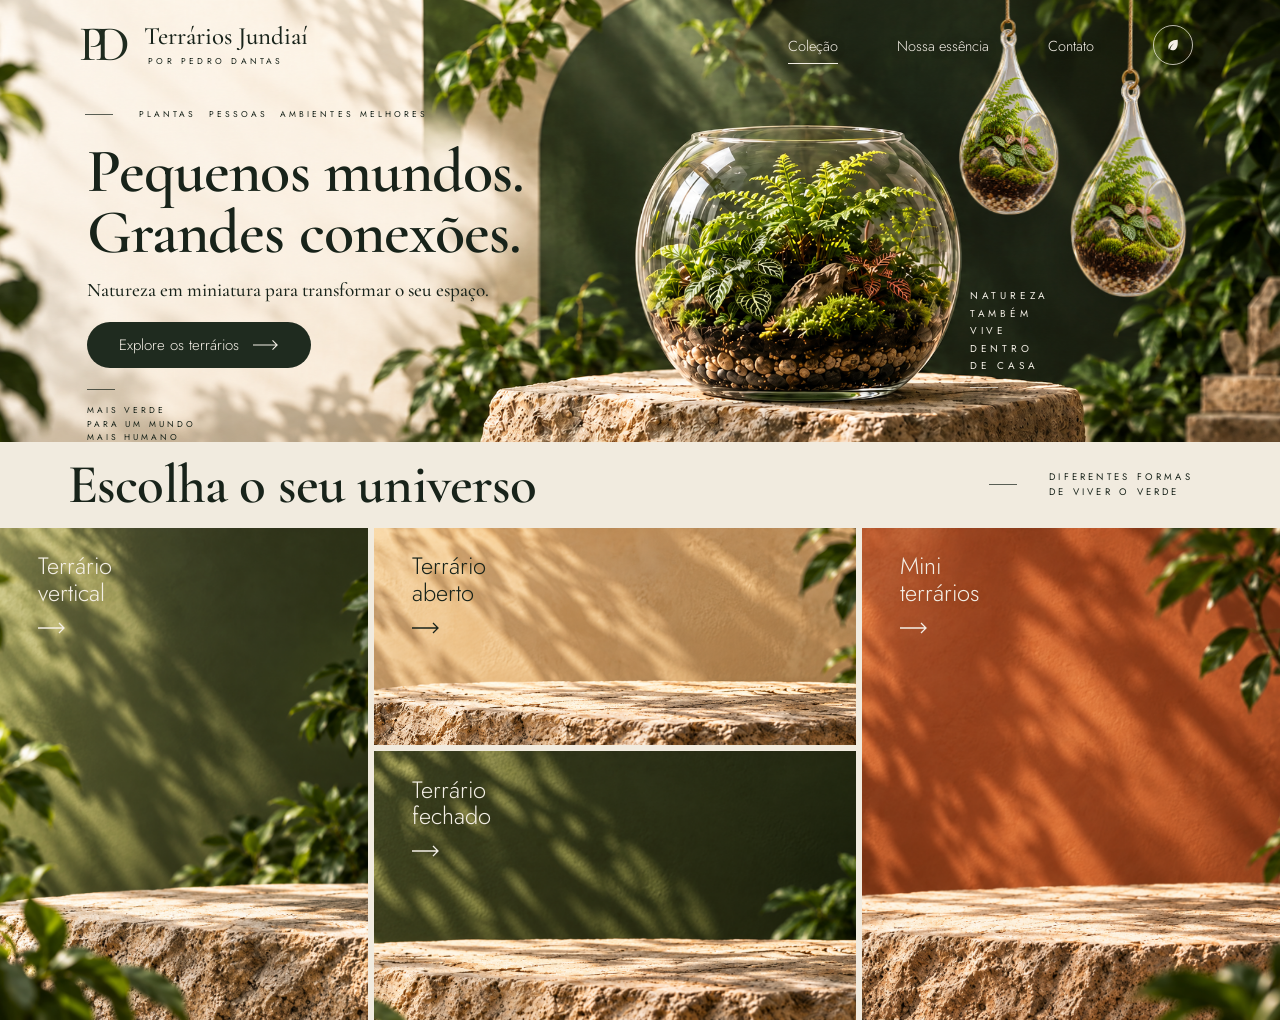
==== index.html @ f520a5cf "Site Terrários Jundiaí: hero e coleção animadas Hero com fundo em camadas, textos entrando pela late" ====
<!doctype html>
<html lang="pt-BR">
<head>
  <meta charset="utf-8">
  <meta name="viewport" content="width=device-width, initial-scale=1">
  <title>Terrários Jundiaí — Pequenos mundos. Grandes conexões.</title>
  <meta name="description" content="Terrários Jundiaí: natureza em miniatura para transformar o seu espaço.">
  <script>document.documentElement.classList.add("js")</script>
  <link rel="preconnect" href="https://fonts.googleapis.com">
  <link rel="preconnect" href="https://fonts.gstatic.com" crossorigin>
  <link href="https://fonts.googleapis.com/css2?family=Cormorant+Garamond:wght@500;600&family=Jost:wght@300;400&display=swap" rel="stylesheet">
  <link rel="preload" as="image" href="assets/fundo - hero.png">
  <link rel="stylesheet" href="css/styles.css">
</head>
<body>

  <!-- ============ HERO ============ -->
  <section class="hero" id="inicio" aria-label="Apresentação">

    <!-- Cenário: fundo + terrários pendurados (a pedra e o terrário principal já estão no fundo) -->
    <div class="hero-scene">
      <div class="hanger hanger--1" aria-hidden="true">
        <div class="hanger-drop">
          <div class="hanger-sway">
            <img src="assets/terrário pendurado - 1.png" alt="" width="1024" height="1536" decoding="async">
          </div>
        </div>
      </div>
      <div class="hanger hanger--2" aria-hidden="true">
        <div class="hanger-drop">
          <div class="hanger-sway">
            <img src="assets/terrário pendurado - 2.png" alt="" width="1024" height="1536" decoding="async">
          </div>
        </div>
      </div>

      <p class="hero-side">Natureza<br>também<br>vive<br>dentro<br>de casa</p>
    </div>

    <header class="site-header">
      <!-- Identificação textual provisória: não há arquivo de logo na pasta assets -->
      <a class="brand" href="#inicio" aria-label="Terrários Jundiaí — início">
        <span class="brand-mark" aria-hidden="true">PD</span>
        <span class="brand-text">
          <span class="brand-name">Terrários Jundiaí</span>
          <span class="brand-sub">por Pedro Dantas</span>
        </span>
      </a>
      <nav class="site-nav" aria-label="Principal">
        <a href="#colecao" class="is-active">Coleção</a>
        <a href="#nossa-essencia">Nossa essência</a>
        <a href="#contato">Contato</a>
        <span class="nav-leaf" aria-hidden="true">
          <svg viewBox="0 0 24 24" width="16" height="16"><path d="M19 4C10 4 5 8.5 5 15c0 1.6.4 3 1 4 1-4 4-7.5 8-9.5-3.2 2.4-5.5 5.6-6.4 9.3C8.6 19.6 9.8 20 11 20c6.5 0 9-6 8-16Z" fill="currentColor"/></svg>
        </span>
      </nav>
    </header>

    <div class="hero-content">
      <p class="eyebrow hero-eyebrow"><span class="rule" aria-hidden="true"></span>Plantas &nbsp;pessoas &nbsp;ambientes melhores</p>
      <h1 class="hero-title slide-in" style="--d: 0">Pequenos mundos.<br>Grandes conexões.</h1>
      <p class="hero-lead slide-in" style="--d: 1">Natureza em miniatura para transformar o seu espaço.</p>
      <a class="btn slide-in" style="--d: 2" href="#colecao">
        Explore os terrários
        <svg class="arrow" viewBox="0 0 28 12" aria-hidden="true"><path d="M0 6h26M21 1l5 5-5 5" fill="none" stroke="currentColor" stroke-width="1.2"/></svg>
      </a>
      <p class="eyebrow hero-foot"><span class="rule" aria-hidden="true"></span>Mais verde<br>para um mundo<br>mais humano</p>
    </div>
  </section>

  <!-- ============ COLEÇÃO ============ -->
  <section class="collection" id="colecao" aria-labelledby="colecao-title">
    <div class="collection-head">
      <h2 class="collection-title" id="colecao-title">Escolha o seu universo</h2>
      <p class="eyebrow collection-note"><span class="rule" aria-hidden="true"></span><span>Diferentes formas<br>de viver o verde</span></p>
    </div>

    <div class="mosaic">
      <!-- Cada card: fundo | produto (posição > entrada > flutuação > giro) | título -->
      <article class="card card--vertical">
        <div class="card-bg"></div>
        <div class="product">
          <div class="product-shadow"></div>
          <div class="product-enter">
            <div class="product-float">
              <div class="product-spin">
                <img src="assets/terrário vertical.png" alt="Terrário vertical em cilindro de vidro com musgos, samambaias e tronco" width="1024" height="1536" decoding="async">
              </div>
            </div>
          </div>
        </div>
        <h3 class="card-title">Terrário<br>vertical <span class="card-arrow" aria-hidden="true"></span></h3>
      </article>

      <article class="card card--aberto">
        <div class="card-bg"></div>
        <div class="product">
          <div class="product-shadow"></div>
          <div class="product-enter">
            <div class="product-float">
              <div class="product-spin">
                <img src="assets/Terrário aberto.png" alt="Terrário aberto em aquário baixo de vidro com suculentas e tronco" width="1536" height="1024" decoding="async">
              </div>
            </div>
          </div>
        </div>
        <h3 class="card-title">Terrário<br>aberto <span class="card-arrow" aria-hidden="true"></span></h3>
      </article>

      <article class="card card--fechado">
        <div class="card-bg"></div>
        <div class="product">
          <div class="product-shadow"></div>
          <div class="product-enter">
            <div class="product-float">
              <div class="product-spin">
                <img src="assets/Terrário fechado.png" alt="Terrário fechado em pote de vidro com tampa de cortiça" width="1145" height="1374" decoding="async">
              </div>
            </div>
          </div>
        </div>
        <h3 class="card-title">Terrário<br>fechado <span class="card-arrow" aria-hidden="true"></span></h3>
      </article>

      <article class="card card--mini">
        <div class="card-bg"></div>
        <!--
          PENDENTE: o PNG isolado dos mini terrários não está na pasta assets.
          Ao adicioná-lo, descomente o bloco abaixo e ajuste o nome do arquivo, width e height:
        <div class="product">
          <div class="product-shadow"></div>
          <div class="product-enter">
            <div class="product-float">
              <div class="product-spin">
                <img src="assets/NOME-DO-ARQUIVO.png" alt="Conjunto de mini terrários de vidro" width="LARGURA" height="ALTURA" decoding="async">
              </div>
            </div>
          </div>
        </div>
        -->
        <h3 class="card-title">Mini<br>terrários <span class="card-arrow" aria-hidden="true"></span></h3>
      </article>
    </div>
  </section>

  <script src="js/main.js"></script>
</body>
</html>
---- css/styles.css ----
/* =========================================================
   Terrários Jundiaí
   ========================================================= */

:root {
  --ivory: #f1ebdf;
  --ivory-2: #efe6d7;
  --cream-text: #f4efe6;
  --green-900: #18231a;
  --green-800: #1f2b1f;
  --green-700: #2a3a2a;
  --terracotta: #b65e3a;

  --serif: "Cormorant Garamond", "Times New Roman", serif;
  --sans: "Jost", "Helvetica Neue", Arial, sans-serif;

  --pad-x: clamp(20px, 6.8vw, 120px);
  --hero-h: clamp(440px, 34.5vw, 900px);

  --ease-out: cubic-bezier(.22, .61, .36, 1);
  --ease-soft: cubic-bezier(.16, 1, .3, 1);
}

*, *::before, *::after { box-sizing: border-box; }

html, body { overflow-x: hidden; }
@supports (overflow: clip) { html, body { overflow-x: clip; } }

body {
  margin: 0;
  background: var(--ivory);
  color: var(--green-900);
  font-family: var(--sans);
  font-weight: 300;
  -webkit-font-smoothing: antialiased;
}

img { display: block; max-width: none; }
a { color: inherit; }
h1, h2, h3, p { margin: 0; }

.eyebrow {
  font-family: var(--sans);
  font-weight: 400;
  font-size: 10px;
  letter-spacing: .34em;
  line-height: 1.55;
  text-transform: uppercase;
}
.rule {
  display: block;
  width: 28px;
  height: 1px;
  background: currentColor;
  opacity: .7;
}

/* =========================================================
   HERO
   ========================================================= */

.hero {
  position: relative;
  height: var(--hero-h);
  overflow: hidden;
  background: var(--ivory-2);
}

/* Cenário: o terrário principal e a pedra já fazem parte da imagem.
   background-position-x = 62% mantém o terrário do fundo a 62% da largura. */
.hero-scene {
  position: absolute;
  inset: 0;
  z-index: 0;
  overflow: hidden; /* o cordão sempre nasce na borda superior do cenário */
  background: url("../assets/fundo - hero.png") 62% 50% / cover no-repeat;
}

/* ---- Terrários pendurados -------------------------------------------
   .hanger       posição estática (ancorada no topo, centrada no cordão)
   .hanger-drop  animação de descida
   .hanger-sway  balanço de pêndulo (JS), pivô no ponto de suspensão */
.hanger {
  position: absolute;
  aspect-ratio: 1024 / 1536;
  transform: translateX(-49.76%); /* o cordão está em x = 49,76% do PNG */
  z-index: 1;
  pointer-events: none;
}
/* No desktop, o JS alinha os cordões aos vãos da navegação (--cord-x). */
.hanger--1 { left: var(--cord-x, 79.5%); top: -9%; height: 60%; }
.hanger--2 { left: var(--cord-x, 89.5%); top: 0;   height: 70%; }

.hanger-drop,
.hanger-sway,
.hanger img { width: 100%; height: 100%; }

.hanger-sway {
  transform-origin: 49.76% 0;
  will-change: transform;
}
.hanger img {
  filter: drop-shadow(0 18px 22px rgba(0, 0, 0, .28));
}

.js .hanger-drop {
  transform: translateY(-112%);
  animation: hanger-drop 2000ms var(--ease-soft) forwards;
  animation-delay: var(--drop-delay, 450ms);
}
.hanger--2 .hanger-drop { --drop-delay: 800ms; animation-duration: 2200ms; }

@keyframes hanger-drop {
  from { transform: translateY(-112%); }
  to   { transform: translateY(0); }
}

.hero-side {
  position: absolute;
  /* logo à direita da borda do terrário do fundo (metade da largura dele = 0,3675 × altura) */
  left: calc(62% + var(--hero-h) * .3675 + 14px);
  top: 65%;
  z-index: 2;
  color: var(--cream-text);
  font-family: var(--sans);
  font-weight: 400;
  font-size: 10px;
  letter-spacing: .38em;
  line-height: 1.75;
  text-transform: uppercase;
}
.hero-side::after {
  content: "";
  display: block;
  width: 28px;
  height: 1px;
  margin-top: 12px;
  background: currentColor;
  opacity: .7;
}

/* ---- Header ------------------------------------------------------- */
.site-header {
  position: absolute;
  top: 0;
  left: 0;
  right: 0;
  z-index: 3;
  display: flex;
  align-items: center;
  justify-content: space-between;
  padding: clamp(16px, 1.6vw, 28px) var(--pad-x) 0 calc(var(--pad-x) - 8px);
}

.brand {
  display: flex;
  align-items: center;
  gap: 14px;
  text-decoration: none;
  color: var(--green-900);
}
.brand-mark {
  font-family: var(--serif);
  font-weight: 500;
  font-size: clamp(44px, 3.9vw, 64px);
  line-height: 1;
  letter-spacing: -.22em;
  padding-right: .22em;
  color: var(--green-800);
}
.brand-text { display: flex; flex-direction: column; gap: 6px; }
.brand-name {
  font-family: var(--serif);
  font-weight: 500;
  font-size: clamp(22px, 1.95vw, 32px);
  line-height: 1;
}
.brand-sub {
  font-size: 8.5px;
  font-weight: 400;
  letter-spacing: .38em;
  text-transform: uppercase;
  padding-left: 4px;
}

.site-nav {
  display: flex;
  align-items: center;
  gap: clamp(22px, 4.6vw, 84px);
  color: var(--cream-text);
  font-size: 14.5px;
  font-weight: 300;
}
.site-nav a {
  position: relative;
  text-decoration: none;
  padding: 6px 0;
  text-shadow: 0 1px 8px rgba(0, 0, 0, .35);
}
.site-nav a::after {
  content: "";
  position: absolute;
  left: 0;
  right: 0;
  bottom: -2px;
  height: 1px;
  background: currentColor;
  transform: scaleX(0);
  transform-origin: left;
  transition: transform .45s var(--ease-out);
}
.site-nav a.is-active::after,
.site-nav a:hover::after { transform: scaleX(1); }
.site-nav a:focus-visible { outline: 1px solid currentColor; outline-offset: 4px; }

.nav-leaf {
  display: grid;
  place-items: center;
  width: 40px;
  height: 40px;
  border: 1px solid rgba(244, 239, 230, .75);
  border-radius: 50%;
}

/* ---- Textos da hero ----------------------------------------------- */
.hero-content {
  position: absolute;
  z-index: 2;
  left: var(--pad-x);
  top: calc(var(--hero-h) * .245);
  max-width: 46%;
}

.hero-eyebrow {
  display: flex;
  align-items: center;
  gap: 26px;
  margin-bottom: clamp(16px, 1.6vw, 26px);
  font-size: 8.5px;
  letter-spacing: .36em;
  margin-left: -2px;
}

.hero-title {
  font-family: var(--serif);
  font-weight: 600;
  font-size: clamp(44px, 4.85vw, 96px);
  line-height: .98;
  letter-spacing: -.015em;
  color: var(--green-900);
}

.hero-lead {
  margin-top: clamp(12px, 1.1vw, 18px);
  font-family: var(--serif);
  font-weight: 500;
  font-size: clamp(18px, 1.5vw, 28px);
  line-height: 1.3;
}

.btn {
  display: inline-flex;
  align-items: center;
  gap: 14px;
  margin-top: clamp(16px, 1.5vw, 26px);
  padding: 0 32px;
  height: clamp(46px, 3.35vw, 58px);
  border-radius: 999px;
  background: var(--green-800);
  color: var(--cream-text);
  font-size: clamp(15px, 1.1vw, 18px);
  font-weight: 300;
  text-decoration: none;
  transition: background-color .35s ease;
}
.btn .arrow { width: 26px; height: 12px; transition: transform .35s var(--ease-out); }
.btn:hover { background: var(--green-700); }
.btn:hover .arrow { transform: translateX(4px); }
.btn:focus-visible { outline: 2px solid var(--green-800); outline-offset: 4px; }

.hero-foot {
  margin-top: clamp(18px, 1.7vw, 30px);
  font-size: 8.5px;
}
.hero-foot .rule { margin-bottom: 14px; }

/* ---- Entrada da hero ------------------------------------------------ */
.js .slide-in {
  opacity: 0;
  animation: slide-in 1000ms var(--ease-out) forwards;
  animation-delay: calc(250ms + var(--d, 0) * 150ms);
}
@keyframes slide-in {
  from { opacity: 0; transform: translate3d(-120px, 0, 0); }
  to   { opacity: 1; transform: none; }
}

.js .hero-eyebrow,
.js .hero-foot,
.js .hero-side,
.js .site-header {
  opacity: 0;
  animation: fade-in 900ms ease forwards;
}
.js .site-header  { animation-delay: 100ms; }
.js .hero-eyebrow { animation-delay: 200ms; }
.js .hero-foot    { animation-delay: 900ms; }
.js .hero-side    { animation-delay: 1500ms; }

@keyframes fade-in { to { opacity: 1; } }

/* =========================================================
   COLEÇÃO
   ========================================================= */

.collection { background: var(--ivory); }

.collection-head {
  display: flex;
  align-items: center;
  justify-content: space-between;
  gap: 24px;
  padding: clamp(10px, 1.1vw, 20px) var(--pad-x) clamp(10px, 1.1vw, 20px) calc(var(--pad-x) - 1.5vw);
  overflow: hidden;
}

.collection-title {
  font-family: var(--serif);
  font-weight: 600;
  font-size: clamp(36px, 4.3vw, 84px);
  line-height: 1.05;
  letter-spacing: -.015em;
}
.collection-note {
  display: flex;
  align-items: center;
  gap: 32px;
  font-size: 9.5px;
  white-space: nowrap;
}

.js .collection-title,
.js .collection-note {
  opacity: 0;
  transform: translate3d(-90px, 0, 0);
  transition: opacity 1000ms var(--ease-out), transform 1000ms var(--ease-out);
}
.js .collection-note { transform: translate3d(60px, 0, 0); transition-delay: 150ms; }
.collection.is-title-in .collection-title,
.collection.is-title-in .collection-note { opacity: 1; transform: none; }

/* ---- Mosaico ------------------------------------------------------ */
.mosaic {
  display: grid;
  grid-template-columns: 29fr 38fr 33fr;
  grid-template-rows: max(200px, 17vw) max(240px, 21vw);
  grid-template-areas:
    "vert aber mini"
    "vert fech mini";
  gap: 6px;
}
.card--vertical { grid-area: vert; }
.card--aberto   { grid-area: aber; }
.card--fechado  { grid-area: fech; }
.card--mini     { grid-area: mini; }

.card {
  position: relative;
  overflow: hidden;
  isolation: isolate;
  min-width: 0;
}

/* Camada 1 — fundo */
.card-bg {
  position: absolute;
  inset: 0;
  z-index: 0;
  background-position: center;
  background-size: cover;
  background-repeat: no-repeat;
}
.card--vertical .card-bg { background-image: url("../assets/Fundo terrário vertical.png"); }
.card--aberto   .card-bg { background-image: url("../assets/fundo terrário aberto.png"); }
.card--fechado  .card-bg { background-image: url("../assets/fundo terrário fechado.png"); }
.card--mini     .card-bg { background-image: url("../assets/fundo mini terrários.png"); }

/* Camada 3 — título e seta */
.card-title {
  position: absolute;
  z-index: 2;
  top: clamp(18px, 2vw, 34px);
  left: clamp(20px, 3vw, 50px);
  font-family: var(--sans);
  font-weight: 300;
  font-size: clamp(22px, 1.85vw, 34px);
  line-height: 1.12;
  color: var(--cream-text);
  text-shadow: 0 1px 12px rgba(0, 0, 0, .18);
}
.card--aberto .card-title { color: var(--green-900); text-shadow: none; }
.card-arrow {
  display: block;
  width: 28px;
  height: 12px;
  margin-top: clamp(12px, 1.2vw, 20px);
  background: currentColor;
  -webkit-mask: url("data:image/svg+xml,%3Csvg xmlns='http://www.w3.org/2000/svg' viewBox='0 0 28 12'%3E%3Cpath d='M0 6h26M21 1l5 5-5 5' fill='none' stroke='black' stroke-width='1.3'/%3E%3C/svg%3E") center / contain no-repeat;
          mask: url("data:image/svg+xml,%3Csvg xmlns='http://www.w3.org/2000/svg' viewBox='0 0 28 12'%3E%3Cpath d='M0 6h26M21 1l5 5-5 5' fill='none' stroke='black' stroke-width='1.3'/%3E%3C/svg%3E") center / contain no-repeat;
}

/* Camada 2 — produto
   Os cards nunca ficam mais largos que a proporção do fundo, então o fundo é
   sempre escalado pela altura: a pedra fica a uma fração fixa da altura do
   card. Por isso tamanho (--h) e base (--b) são porcentagens da altura.
   --b já desconta a margem transparente inferior de cada PNG.

   .product        posição (estática) + área de hover estável
   .product-enter  entrada (fade + deslocamento vertical)
   .product-float  flutuação contínua + perspectiva para o giro
   .product-spin   giro 3D no hover */
.product {
  position: absolute;
  z-index: 1;
  left: var(--x);
  bottom: var(--b);
  height: var(--h);
  aspect-ratio: var(--ar, 1);
  transform: translateX(-50%);
}
.card--vertical .product { --x: 66%; --b: 20.8%; --h: 70%; --ar: 1024 / 1536; }
.card--aberto   .product { --x: 60%; --b: 19%;   --h: 72%; --ar: 1536 / 1024; }
.card--fechado  .product { --x: 59%; --b: 21%;   --h: 72%; --ar: 1145 / 1374; }
.card--mini     .product { --x: 58%; --b: 21%;   --h: 58%; }

.product-enter,
.product-float,
.product-spin,
.product img { width: 100%; height: 100%; }

.product-float { perspective: 1100px; }
.product-spin  { transform-style: preserve-3d; }

.product img {
  filter: drop-shadow(0 14px 14px rgba(20, 14, 6, .22));
  -webkit-user-drag: none;
  user-select: none;
}

/* Sombra de contato na pedra (não flutua; responde à flutuação) */
.product-shadow {
  position: absolute;
  left: 50%;
  bottom: 3%;
  width: var(--shadow-w, 46%);
  height: 7%;
  translate: -50% 0;
  border-radius: 50%;
  background: radial-gradient(closest-side, rgba(30, 20, 8, .32), rgba(30, 20, 8, 0));
  opacity: 0;
  transition: opacity 1000ms ease;
  pointer-events: none;
}
.card--vertical .product-shadow { --shadow-w: 42%; bottom: 2%; }
.card--aberto   .product-shadow { --shadow-w: 72%; bottom: 5%; }
.card--fechado  .product-shadow { --shadow-w: 72%; bottom: 3%; }

/* ---- Estados da sequência da coleção -------------------------------- */
.js .card-bg {
  opacity: 0;
  transform: scale(1.06);
  transition: opacity 900ms var(--ease-out), transform 1300ms var(--ease-out);
}
.js .card-title {
  opacity: 0;
  transform: translate3d(-24px, 0, 0);
  transition: opacity 800ms var(--ease-out) 250ms, transform 800ms var(--ease-out) 250ms;
}
.card.is-bg-in .card-bg,
.card.is-bg-in .card-title { opacity: 1; transform: none; }

.js .product { pointer-events: none; }
.js .product-enter {
  opacity: 0;
  transform: translate3d(0, 34px, 0);
  transition: opacity 1000ms var(--ease-out), transform 1100ms var(--ease-out);
}
.card.is-product-in .product { pointer-events: auto; }
.card.is-product-in .product-enter { opacity: 1; transform: none; }
.card.is-product-in .product-shadow { opacity: 1; }

/* ---- Flutuação ---------------------------------------------------- */
.card--vertical { --float-dur: 4.2s; --float-amp: 10px; }
.card--aberto   { --float-dur: 3.7s; --float-amp: 8px; }
.card--fechado  { --float-dur: 4.6s; --float-amp: 10px; }
.card--mini     { --float-dur: 4.0s; --float-amp: 9px; }

.card.is-floating .product-float {
  animation: float var(--float-dur) ease-in-out infinite;
}
.card.is-floating .product-shadow {
  animation: float-shadow var(--float-dur) ease-in-out infinite;
}
@keyframes float {
  0%, 100% { transform: translate3d(0, 0, 0); }
  50%      { transform: translate3d(0, calc(var(--float-amp) * -1), 0); }
}
@keyframes float-shadow {
  0%, 100% { transform: scale(1);   opacity: 1; }
  50%      { transform: scale(.86); opacity: .65; }
}

/* ---- Giro no hover ------------------------------------------------ */
.product-spin.is-spinning {
  animation: spin-y 1400ms cubic-bezier(.45, .05, .35, 1);
}
@keyframes spin-y {
  from { transform: rotateY(0deg); }
  to   { transform: rotateY(360deg); }
}

/* =========================================================
   RESPONSIVO
   ========================================================= */

/* Tablet e celular: hero empilhada (texto em cima, cenário embaixo) */
@media (max-width: 1100px) {
  :root { --hero-h: auto; }

  .hero {
    height: auto;
    display: flex;
    flex-direction: column;
    background: var(--ivory-2);
  }
  .site-header { order: 1; position: relative; padding: 18px 20px 0 16px; }
  .hero-content { order: 2; position: relative; left: auto; top: auto; max-width: none; padding: 34px 20px 34px; }
  .hero-scene {
    order: 3;
    position: relative;
    inset: auto;
    /* Geometria do fundo (proporção 3:1): o terrário ocupa de 50,25% a 74,5%
       da largura da imagem, ou seja, 0,7275 × altura, centrado em 1,866 × altura.
       --bowl-c define onde fica o centro dele na tela. */
    --scene-h: clamp(380px, 62vw, 560px);
    --bowl-c: 37vw;
    height: var(--scene-h);
    background-position: calc(var(--bowl-c) - var(--scene-h) * 1.866) 50%;
  }

  .brand-mark { font-size: 42px; }
  .brand-name { font-size: 22px; }
  .brand-sub  { font-size: 7.5px; }

  .site-nav { gap: 16px; font-size: 13px; color: var(--green-900); }
  .site-nav a { text-shadow: none; }
  .nav-leaf { width: 34px; height: 34px; border-color: rgba(24, 35, 26, .5); }

  .hero-title { font-size: clamp(40px, 10.5vw, 72px); }
  .hero-lead  { font-size: clamp(18px, 4.6vw, 24px); max-width: 30ch; }

  /* À direita do terrário do fundo: borda + meia largura de cada vaso + respiro */
  .hanger--1 { left: calc(var(--bowl-c) + var(--scene-h) * .476 + 26px); top: -6%; height: 58%; }
  .hanger--2 { left: calc(var(--bowl-c) + var(--scene-h) * .715 + 52px); top: 0;   height: 70%; }

  .hero-side { display: none; }

  .collection-head { padding: 22px 20px; flex-wrap: wrap; }
}

@media (max-width: 860px) {
  .mosaic {
    grid-template-columns: 1fr 1fr;
    grid-template-rows: none;
    grid-template-areas:
      "vert mini"
      "aber fech";
  }
  .card--vertical, .card--mini { aspect-ratio: 4 / 5; }
  .card--aberto, .card--fechado { aspect-ratio: 4 / 3; }
}

@media (max-width: 560px) {
  .site-header { flex-wrap: wrap; row-gap: 14px; }
  .site-nav { width: 100%; justify-content: space-between; gap: 8px; }
  .nav-leaf { display: none; }

  /* Celular: pouco espaço lateral, os vasos pendem à frente da borda do terrário do fundo */
  .hero-scene { --scene-h: clamp(360px, 100vw, 480px); --bowl-c: 38vw; }
  .hanger--1 { left: 64%; height: 52%; }
  .hanger--2 { left: 85%; height: 62%; }

  .mosaic {
    grid-template-columns: 1fr;
    grid-template-areas: "vert" "aber" "fech" "mini";
  }
  .card--vertical, .card--mini { aspect-ratio: 4 / 5; }
  .card--aberto  { aspect-ratio: 3 / 2; }
  .card--fechado { aspect-ratio: 5 / 4; }
  .card-title { font-size: 26px; }
}

/* =========================================================
   MOVIMENTO REDUZIDO: tudo nas posições finais, sem loops
   ========================================================= */
@media (prefers-reduced-motion: reduce) {
  .js .slide-in,
  .js .hero-eyebrow,
  .js .hero-foot,
  .js .hero-side,
  .js .site-header,
  .js .hanger-drop {
    animation: none;
    opacity: 1;
    transform: none;
  }
  .js .collection-title,
  .js .collection-note,
  .js .card-bg,
  .js .card-title,
  .js .product-enter,
  .js .product-shadow {
    transition: none;
    opacity: 1;
    transform: none;
  }
  .js .product { pointer-events: auto; }
  .card.is-floating .product-float,
  .card.is-floating .product-shadow,
  .product-spin.is-spinning { animation: none; }
}
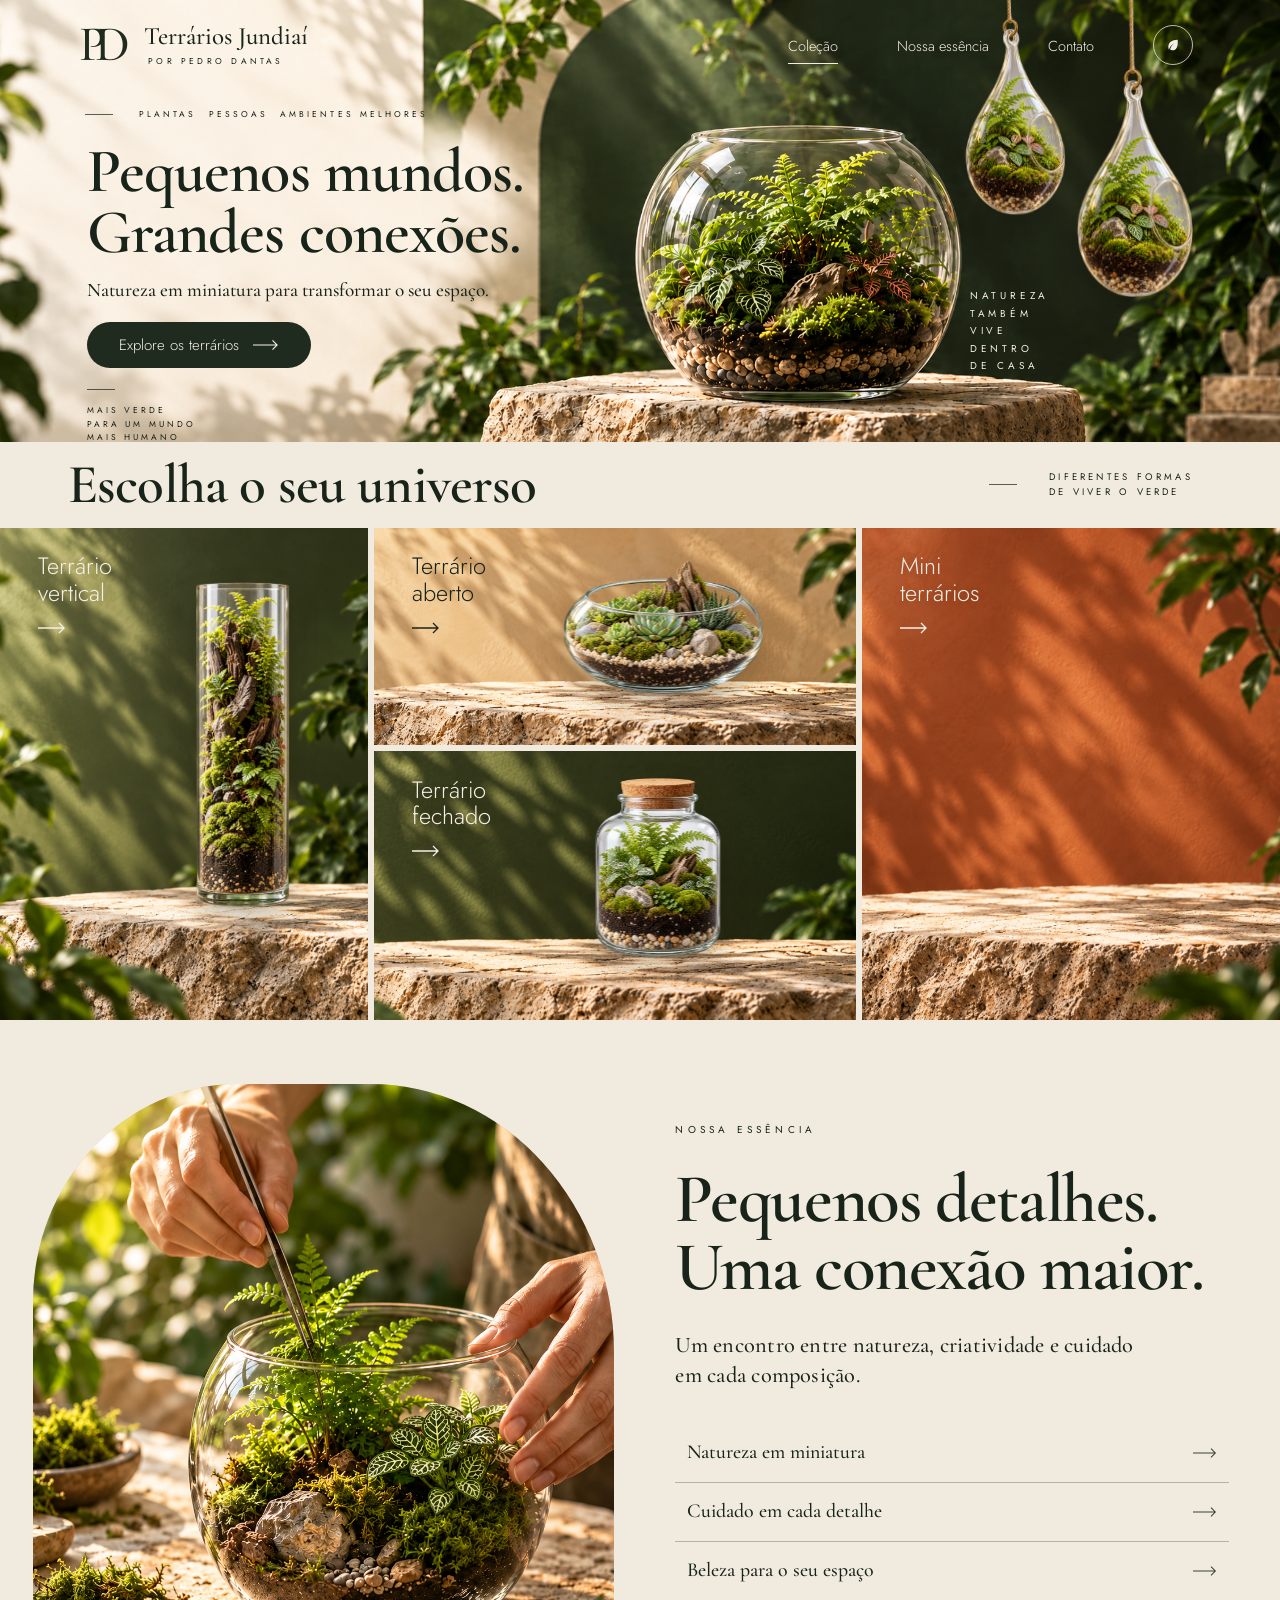
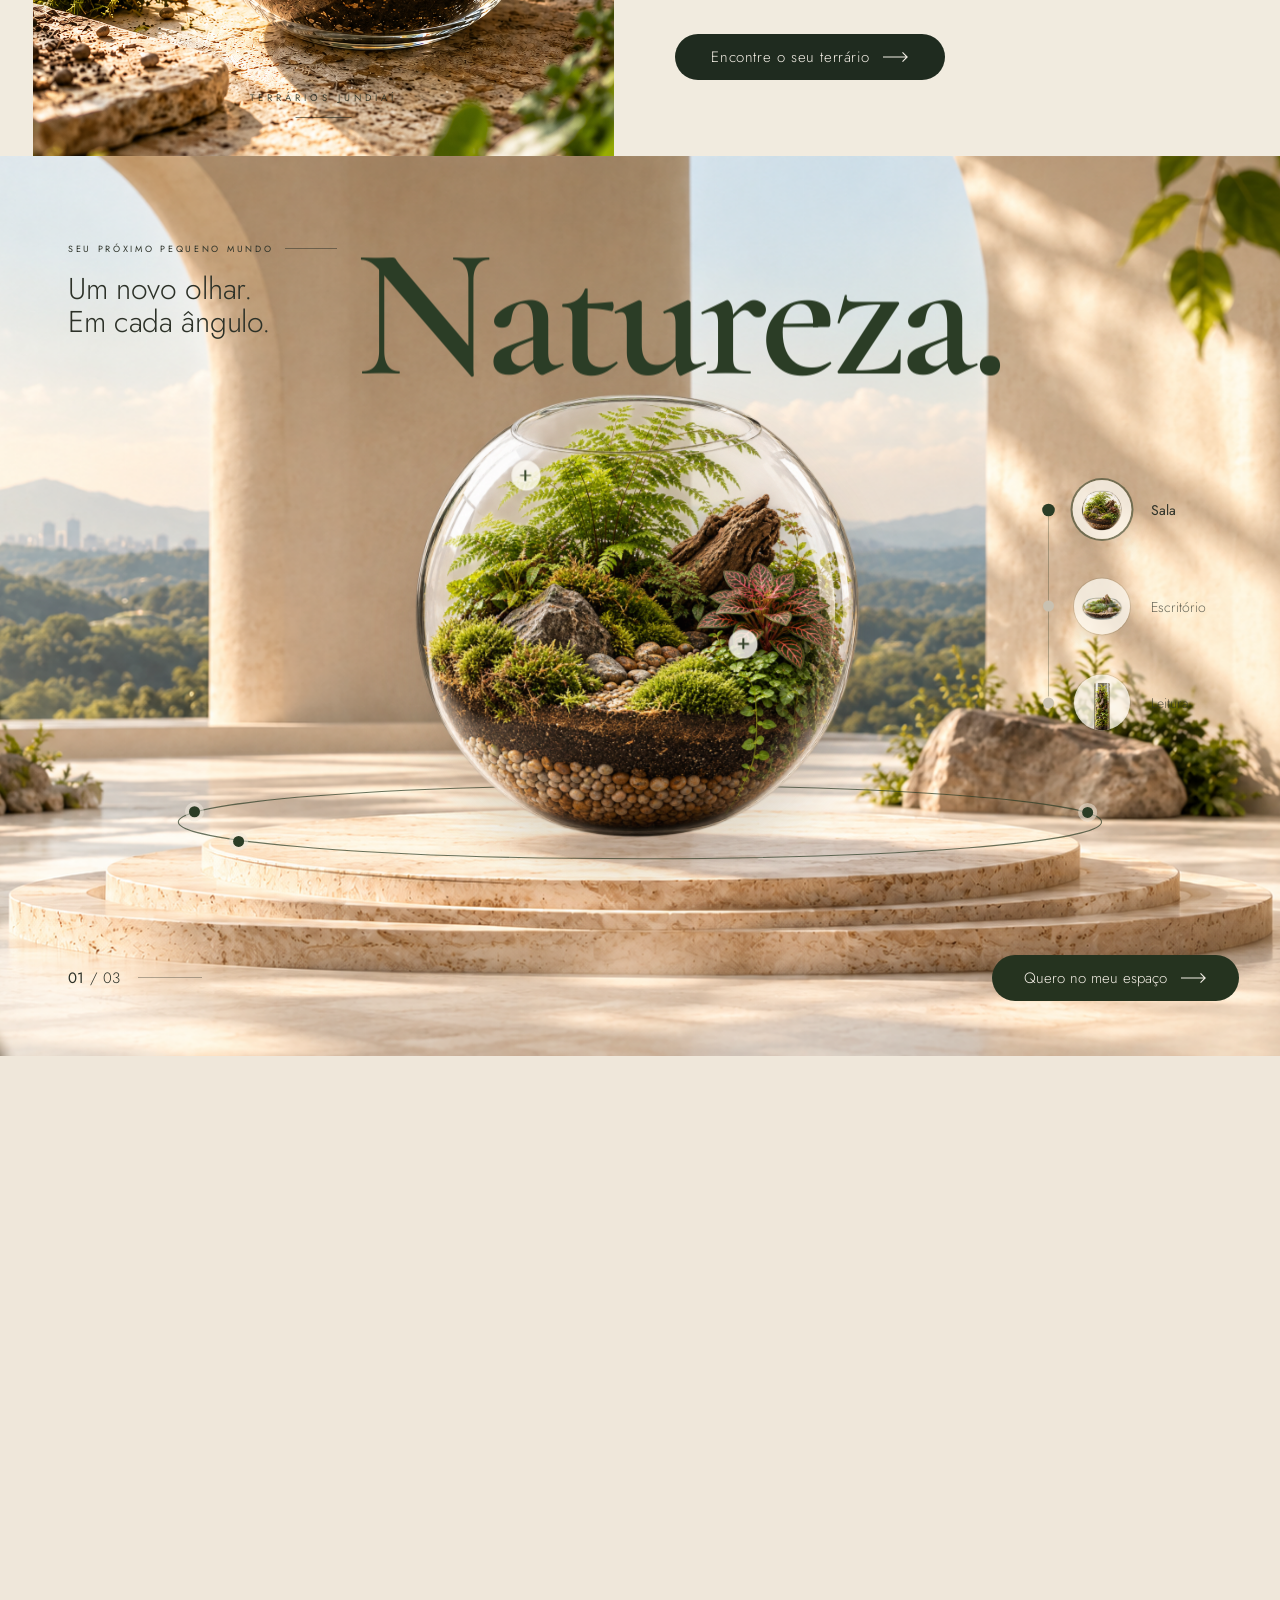
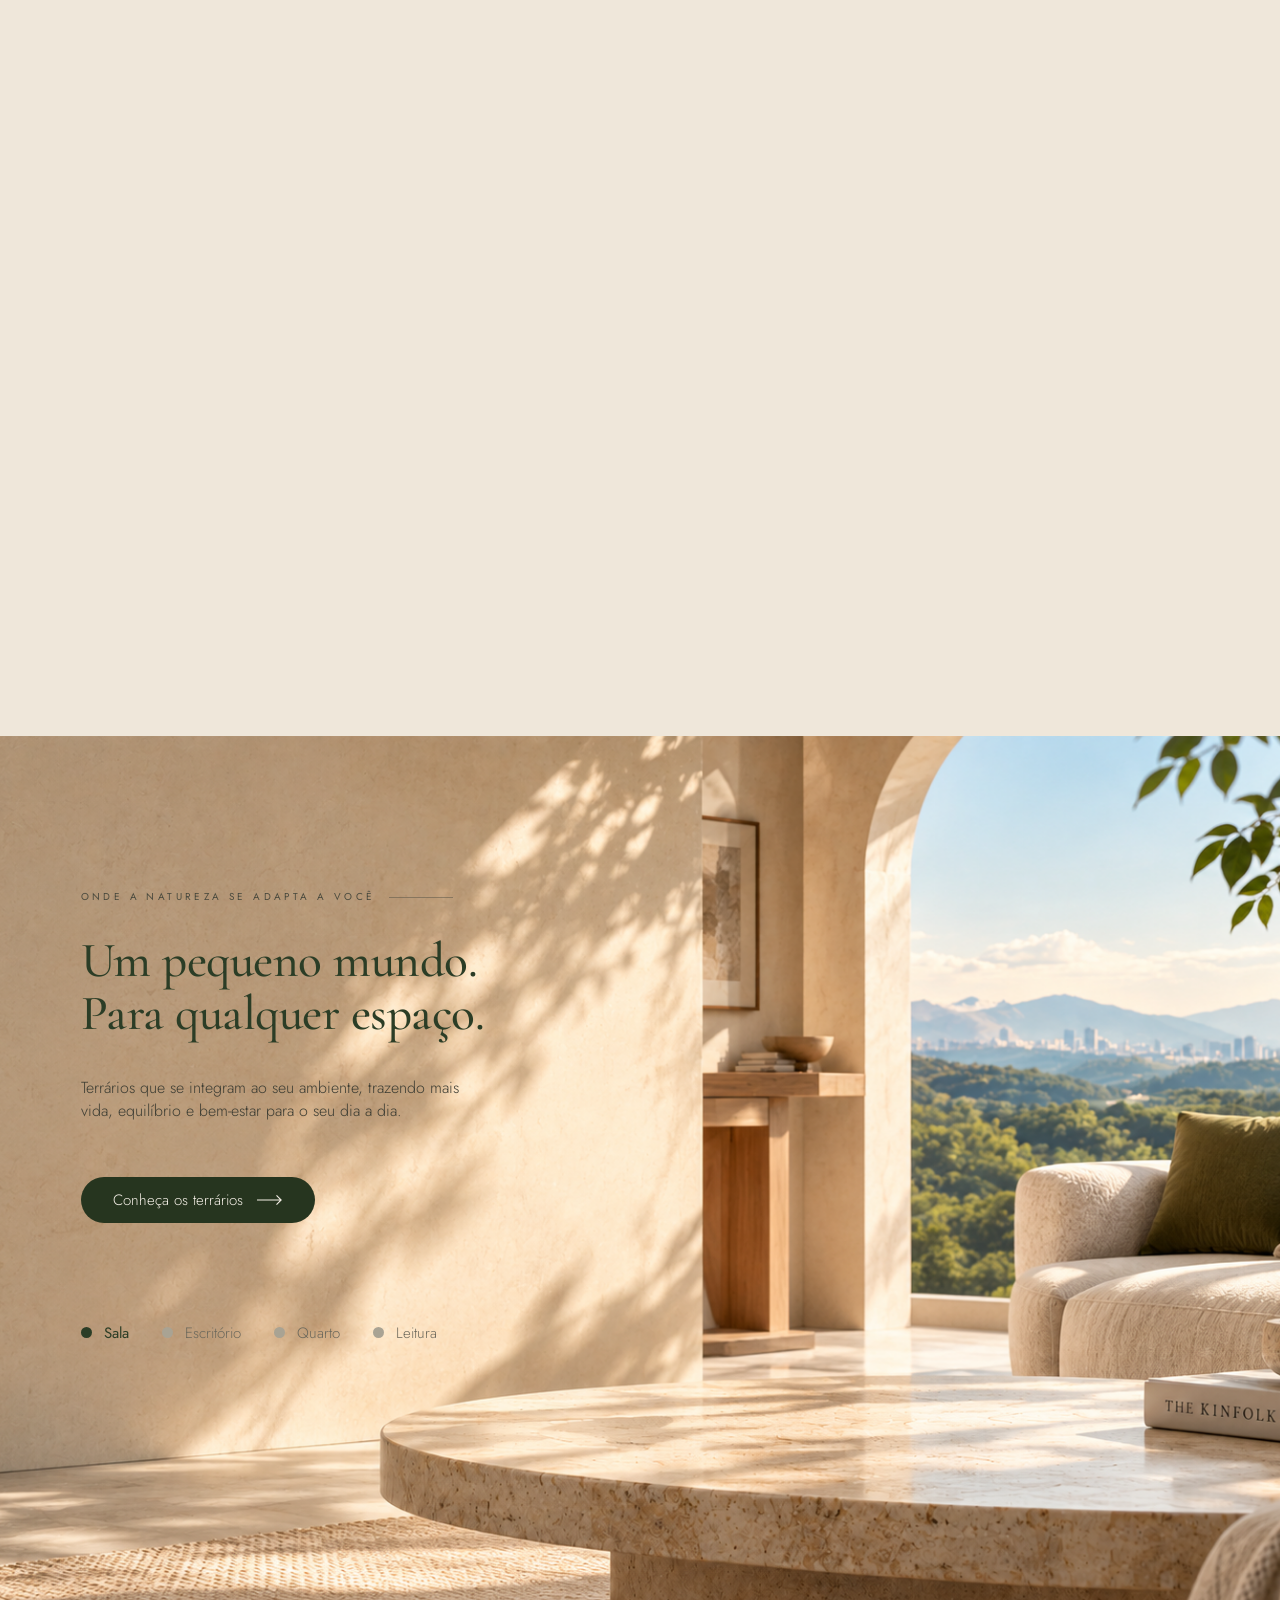
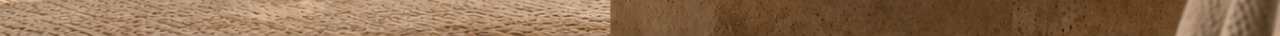
==== commit d13553e3: "Seções Nossa essência, Natureza e Espaços - Nossa essência: foto em recorte arqueado entrando pela e" ====
--- a/index.html
+++ b/index.html
@@ -143,6 +143,146 @@
     </div>
   </section>
 
+  <!-- ============ NOSSA ESSÊNCIA ============ -->
+  <section class="essence" id="nossa-essencia" aria-labelledby="essencia-title">
+    <!-- .essence-media: entrada | .essence-photo: zoom leve no hover -->
+    <figure class="essence-media">
+      <img class="essence-photo" src="assets/img seção 3.png" alt="Mãos montando um terrário aberto de vidro com samambaia, fitônia, musgo e pedras, usando uma pinça" width="1024" height="1536" loading="lazy" decoding="async">
+      <figcaption class="essence-caption" aria-hidden="true">Terrários Jundiaí</figcaption>
+    </figure>
+
+    <div class="essence-content">
+      <p class="eyebrow essence-eyebrow reveal-right" style="--i: 0">Nossa essência</p>
+      <h2 class="essence-title reveal-right" style="--i: 1" id="essencia-title">Pequenos detalhes.<br>Uma conexão maior.</h2>
+      <p class="essence-lead reveal-right" style="--i: 2">Um encontro entre natureza, criatividade e cuidado em cada composição.</p>
+      <ul class="essence-list reveal-right" style="--i: 3">
+        <li>Natureza em miniatura <svg class="arrow" viewBox="0 0 28 12" aria-hidden="true"><path d="M0 6h26M21 1l5 5-5 5" fill="none" stroke="currentColor" stroke-width="1.2"/></svg></li>
+        <li>Cuidado em cada detalhe <svg class="arrow" viewBox="0 0 28 12" aria-hidden="true"><path d="M0 6h26M21 1l5 5-5 5" fill="none" stroke="currentColor" stroke-width="1.2"/></svg></li>
+        <li>Beleza para o seu espaço <svg class="arrow" viewBox="0 0 28 12" aria-hidden="true"><path d="M0 6h26M21 1l5 5-5 5" fill="none" stroke="currentColor" stroke-width="1.2"/></svg></li>
+      </ul>
+      <div class="reveal-right" style="--i: 4">
+        <a class="btn essence-btn" href="#colecao">
+          Encontre o seu terrário
+          <svg class="arrow" viewBox="0 0 28 12" aria-hidden="true"><path d="M0 6h26M21 1l5 5-5 5" fill="none" stroke="currentColor" stroke-width="1.2"/></svg>
+        </a>
+      </div>
+    </div>
+  </section>
+
+  <!-- ============ NATUREZA (scroll storytelling) ============
+       A seção é alta; .s4-frame fica fixo (sticky) enquanto o progresso do
+       scroll transforma o terrário: esfera > aberto > vertical > descida.
+       Para acrescentar um estado, basta adicionar outro <img class="s4-shape">
+       e o respectivo item em .s4-steps. -->
+  <section class="s4" id="natureza" aria-labelledby="natureza-title">
+    <div class="s4-frame">
+
+      <!-- Fundo recortado ao quadro. .s4-scene tem a proporção do fundo (cover),
+           então pódio, anel e terrário ficam sempre alinhados à imagem. -->
+      <div class="s4-backdrop">
+        <div class="s4-scene s4-scene--bg">
+          <div class="s4-orbit" aria-hidden="true">
+            <svg viewBox="0 0 1000 100" preserveAspectRatio="none">
+              <ellipse cx="500" cy="50" rx="498" ry="48" fill="none" stroke="currentColor" stroke-width="1.1" vector-effect="non-scaling-stroke"/>
+            </svg>
+            <span class="s4-orbit-dot" style="--a: 196deg"></span>
+            <span class="s4-orbit-dot" style="--a: 150deg"></span>
+            <span class="s4-orbit-dot" style="--a: 345deg"></span>
+          </div>
+        </div>
+      </div>
+
+      <h2 class="s4-title" id="natureza-title"><span class="s4-title-inner">Natureza.</span></h2>
+
+      <!-- Mesma geometria do fundo, sem recorte: o terrário pode atravessar a borda da seção -->
+      <div class="s4-scene s4-scene--fg">
+        <!-- Camadas: posição > entrada > percurso (scroll) > flutuação > pulso da troca -->
+        <div class="s4-product">
+          <div class="s4-intro">
+            <div class="s4-travel">
+              <div class="s4-float">
+                <div class="s4-stack">
+                  <img class="s4-shape s4-shape--sphere" src="assets/terrário sessão 4.png" alt="Terrário esférico de vidro com samambaia, musgo, tronco e fitônia" width="1254" height="1254" loading="lazy" decoding="async">
+                  <img class="s4-shape s4-shape--aberto" src="assets/Terrário aberto.png" alt="Terrário aberto em aquário baixo de vidro" width="1536" height="1024" loading="lazy" decoding="async">
+                  <img class="s4-shape s4-shape--vertical" src="assets/terrário vertical.png" alt="Terrário vertical em cilindro de vidro" width="1024" height="1536" loading="lazy" decoding="async">
+                  <div class="s4-hotspots" aria-hidden="true">
+                    <span class="s4-hotspot" style="left: 29%; top: 26%"></span>
+                    <span class="s4-hotspot" style="left: 69%; top: 57%"></span>
+                  </div>
+                </div>
+              </div>
+              <!-- sombra de contato: só aparece quando o terrário pousa na mesa da seção seguinte -->
+              <div class="s4-contact" aria-hidden="true"></div>
+            </div>
+          </div>
+        </div>
+      </div>
+
+      <div class="s4-copy">
+        <p class="eyebrow s4-eyebrow">Seu próximo pequeno mundo <span class="rule" aria-hidden="true"></span></p>
+        <p class="s4-kicker">Um novo olhar.<br>Em cada ângulo.</p>
+      </div>
+
+      <!-- Etapas: indicam o estado atual e levam até ele ao clicar -->
+      <ol class="s4-steps" aria-label="Formatos do terrário">
+        <li><button type="button" class="s4-step is-active" data-step="0" aria-current="step">
+          <span class="s4-step-dot" aria-hidden="true"></span>
+          <span class="s4-step-thumb" aria-hidden="true"><img src="assets/terrário sessão 4.png" alt="" loading="lazy" decoding="async"></span>
+          <span class="s4-step-label">Sala</span>
+        </button></li>
+        <li><button type="button" class="s4-step" data-step="1">
+          <span class="s4-step-dot" aria-hidden="true"></span>
+          <span class="s4-step-thumb" aria-hidden="true"><img src="assets/Terrário aberto.png" alt="" loading="lazy" decoding="async"></span>
+          <span class="s4-step-label">Escritório</span>
+        </button></li>
+        <li><button type="button" class="s4-step" data-step="2">
+          <span class="s4-step-dot" aria-hidden="true"></span>
+          <span class="s4-step-thumb" aria-hidden="true"><img src="assets/terrário vertical.png" alt="" loading="lazy" decoding="async"></span>
+          <span class="s4-step-label">Leitura</span>
+        </button></li>
+      </ol>
+
+      <p class="s4-counter" aria-hidden="true"><strong class="s4-counter-current">01</strong> / <span class="s4-counter-total">03</span><span class="rule"></span></p>
+
+      <p class="s4-hint" aria-hidden="true"><span class="s4-mouse"></span>Role para explorar</p>
+
+      <a class="btn s4-cta" href="#colecao">
+        Quero no meu espaço
+        <svg class="arrow" viewBox="0 0 28 12" aria-hidden="true"><path d="M0 6h26M21 1l5 5-5 5" fill="none" stroke="currentColor" stroke-width="1.2"/></svg>
+      </a>
+    </div>
+  </section>
+
+  <!-- ============ ESPAÇOS ============
+       Sem terrário próprio: o terrário que pousa na mesa é o mesmo elemento
+       da seção Natureza, levado até .s5-spot pelo scroll (js/main.js). -->
+  <section class="s5" id="espacos" aria-labelledby="s5-title">
+    <div class="s5-backdrop" aria-hidden="true">
+      <div class="s5-scene">
+        <!-- ponto de pouso sobre a mesa (medido pelo JS; não é visível) -->
+        <span class="s5-spot"></span>
+      </div>
+    </div>
+
+    <div class="s5-content">
+      <p class="eyebrow s5-eyebrow s5-reveal" style="--i: 0">Onde a natureza se adapta a você <span class="rule" aria-hidden="true"></span></p>
+      <h2 class="s5-title s5-reveal" style="--i: 1" id="s5-title">Um pequeno mundo.<br>Para qualquer espaço.</h2>
+      <p class="s5-lead s5-reveal" style="--i: 2">Terrários que se integram ao seu ambiente, trazendo mais vida, equilíbrio e bem-estar para o seu dia a dia.</p>
+      <div class="s5-reveal" style="--i: 3">
+        <a class="btn s5-cta" href="#colecao">
+          Conheça os terrários
+          <svg class="arrow" viewBox="0 0 28 12" aria-hidden="true"><path d="M0 6h26M21 1l5 5-5 5" fill="none" stroke="currentColor" stroke-width="1.2"/></svg>
+        </a>
+      </div>
+      <ul class="s5-spaces s5-reveal" style="--i: 4" aria-label="Ambientes">
+        <li class="is-active">Sala</li>
+        <li>Escritório</li>
+        <li>Quarto</li>
+        <li>Leitura</li>
+      </ul>
+    </div>
+  </section>
+
   <script src="js/main.js"></script>
 </body>
 </html>
--- a/css/styles.css
+++ b/css/styles.css
@@ -520,8 +520,615 @@
 }
 
 /* =========================================================
+   NOSSA ESSÊNCIA
+   ========================================================= */
+
+@media (prefers-reduced-motion: no-preference) {
+  html { scroll-behavior: smooth; }
+}
+
+.essence {
+  display: grid;
+  grid-template-columns: 49fr 51fr;
+  align-items: stretch;
+  gap: clamp(32px, 4.8vw, 96px);
+  padding: clamp(48px, 5vw, 96px) 0 0 2.6vw;
+  background: var(--ivory);
+  overflow: hidden;
+}
+
+/* Recorte em arco: canto superior esquerdo amplo, direito ainda mais */
+.essence-media {
+  position: relative;
+  margin: 0;
+  min-width: 0;
+  /* estica até a altura da linha: a foto encosta na base da seção */
+  min-height: clamp(520px, 50vw, 920px);
+  overflow: hidden;
+  border-radius:
+    clamp(110px, 16vw, 300px) clamp(140px, 19vw, 360px) 0 0 /
+    clamp(130px, 17vw, 320px) clamp(170px, 21vw, 400px) 0 0;
+  background: #d9cdb6;
+}
+.essence-photo {
+  position: absolute;
+  inset: 0;
+  width: 100%;
+  height: 100%;
+  object-fit: cover;
+  /* mantém pinça, mãos e o vaso inteiro no quadro */
+  object-position: 50% 28%;
+  transition: transform 1200ms var(--ease-out);
+}
+.essence-media:hover .essence-photo { transform: scale(1.03); }
+
+.essence-caption {
+  position: absolute;
+  left: 50%;
+  bottom: clamp(20px, 3vw, 40px);
+  translate: -50% 0;
+  color: rgba(24, 35, 26, .78);
+  font-size: 9.5px;
+  font-weight: 400;
+  letter-spacing: .42em;
+  text-transform: uppercase;
+  text-shadow: 0 0 12px rgba(241, 235, 223, .7);
+  white-space: nowrap;
+}
+.essence-caption::after {
+  content: "";
+  display: block;
+  width: 56px;
+  height: 1px;
+  margin: 12px auto 0;
+  background: currentColor;
+  opacity: .7;
+}
+
+.essence-content {
+  align-self: center;
+  min-width: 0;
+  padding: clamp(24px, 3vw, 56px) max(4vw, 24px) clamp(48px, 6vw, 110px) 0;
+  color: var(--green-900);
+}
+
+.essence-eyebrow { font-size: 10px; letter-spacing: .42em; }
+
+.essence-title {
+  margin-top: clamp(20px, 2.2vw, 36px);
+  font-family: var(--serif);
+  font-weight: 600;
+  font-size: clamp(40px, 5.4vw, 104px);
+  line-height: .98;
+  letter-spacing: -.02em;
+}
+
+.essence-lead {
+  margin-top: clamp(20px, 2.2vw, 36px);
+  max-width: 42ch;
+  font-family: var(--serif);
+  font-weight: 500;
+  font-size: clamp(19px, 1.75vw, 32px);
+  line-height: 1.35;
+  letter-spacing: .01em;
+}
+
+.essence-list {
+  list-style: none;
+  margin: clamp(24px, 2.6vw, 44px) 0 0;
+  padding: 0;
+  max-width: 700px;
+}
+.essence-list li {
+  display: flex;
+  align-items: center;
+  justify-content: space-between;
+  gap: 16px;
+  padding: clamp(14px, 1.35vw, 22px) clamp(8px, .9vw, 16px);
+  font-family: var(--serif);
+  font-weight: 500;
+  font-size: clamp(18px, 1.55vw, 28px);
+  line-height: 1.2;
+}
+.essence-list li + li { border-top: 1px solid rgba(24, 35, 26, .28); }
+.essence-list .arrow { flex: none; width: 24px; height: 12px; opacity: .85; }
+
+.essence-btn { margin-top: clamp(24px, 2.6vw, 44px); padding: 0 clamp(28px, 2.8vw, 48px); letter-spacing: .04em; }
+
+/* ---- Entrada ------------------------------------------------------ */
+.js .essence-media {
+  opacity: 0;
+  transform: translate3d(-40px, 0, 0);
+  transition: opacity 1000ms var(--ease-out), transform 1000ms var(--ease-out);
+}
+.js .reveal-right {
+  opacity: 0;
+  transform: translate3d(40px, 0, 0);
+  transition: opacity 850ms var(--ease-out), transform 850ms var(--ease-out);
+  transition-delay: calc(250ms + var(--i, 0) * 130ms);
+}
+.essence.is-in .essence-media,
+.essence.is-in .reveal-right { opacity: 1; transform: none; }
+
+/* =========================================================
+   NATUREZA — scroll storytelling
+   A seção é alta; .s4-frame fica preso (sticky) enquanto o JS
+   converte o progresso do scroll em transformações do terrário.
+   ========================================================= */
+
+@property --s4-float-amp {
+  syntax: "<length>";
+  inherits: true;
+  initial-value: 9px;
+}
+
+@property --s4-spin {
+  syntax: "<angle>";
+  inherits: true;
+  initial-value: 0deg;
+}
+
+.s4 {
+  --s4-green: #2b3d26;
+  --s4-ink: #2c3128;
+  --s4-ratio: 1.7757;              /* proporção de "fundo sessão 4.png" (1671 × 941) */
+  position: relative;
+  z-index: 1;                      /* o terrário pode cruzar para a seção seguinte */
+  height: 420vh;                   /* quadro fixo + percurso da história */
+  background: #efe7da;
+  overflow-x: clip;
+}
+
+.s4-frame {
+  position: sticky;
+  top: 0;
+  height: 100vh;
+  height: 100svh;
+}
+
+.s4-backdrop {
+  position: absolute;
+  inset: 0;
+  overflow: hidden;
+}
+
+/* Caixa com a proporção do fundo, cobrindo o quadro (como background-size: cover) */
+.s4-scene {
+  position: absolute;
+  left: 50%;
+  top: 50%;
+  width: max(100%, 100svh * var(--s4-ratio));
+  aspect-ratio: 1671 / 941;
+  transform: translate(-50%, -50%);
+}
+.s4-scene--bg { background: url("../assets/fundo sessão 4.png") center / 100% 100% no-repeat; }
+.s4-scene--fg { z-index: 2; pointer-events: none; }
+
+/* ---- Anel orbital sobre o pódio ------------------------------------ */
+.s4-orbit {
+  position: absolute;
+  left: 50%;
+  top: 74%;
+  width: 58%;
+  height: 8.5%;
+  transform: translate(-50%, -50%);
+  color: rgba(43, 61, 38, .7);
+  container-type: size;
+}
+.s4-orbit svg { position: absolute; inset: 0; width: 100%; height: 100%; overflow: visible; }
+.s4-orbit-dot {
+  position: absolute;
+  left: 50%;
+  top: 50%;
+  width: 11px;
+  height: 11px;
+  margin: -5.5px 0 0 -5.5px;
+  border-radius: 50%;
+  background: var(--s4-green);
+  box-shadow: 0 0 0 4px rgba(239, 231, 218, .55);
+  transform: translate(
+    calc(cos(var(--a) + var(--s4-spin)) * 50cqw),
+    calc(sin(var(--a) + var(--s4-spin)) * 50cqh)
+  );
+  animation: s4-orbit 90s linear infinite;
+}
+@keyframes s4-orbit { to { --s4-spin: 360deg; } }
+
+/* ---- Título gigante (atrás do terrário) ------------------------------ */
+.s4-title {
+  position: absolute;
+  z-index: 1;
+  left: 50%;
+  top: 8.5%;
+  margin: 0;
+  font-family: var(--serif);
+  font-weight: 600;
+  font-size: min(19vw, 33svh);
+  line-height: .9;
+  letter-spacing: -.035em;
+  color: var(--s4-green);
+  white-space: nowrap;
+  translate: -46% 0;
+}
+.s4-title-inner { display: block; will-change: transform, opacity; }
+
+/* ---- Terrário: camadas independentes ------------------------------- */
+.s4-product {
+  position: absolute;
+  left: 50%;
+  top: 45.7%;
+  /* esfera: área visível ≈ 55% da altura do cenário (o PNG tem 82% de área útil) */
+  width: min(38%, 92vw, 74svh);
+  aspect-ratio: 1;
+  transform: translate(-50%, -50%);
+}
+.s4-intro,
+.s4-travel,
+.s4-float,
+.s4-stack { position: absolute; inset: 0; }
+
+/* Sem will-change em .s4-travel: essa camada chega a ficar a mais de uma
+   tela de distância do quadro fixo (pouso na seção seguinte), e o Chrome
+   deixava de desenhá-la quando promovida a camada própria. */
+.s4-stack,
+.s4-shape { will-change: transform, opacity; }
+
+.s4-float {
+  animation: s4-float 7s ease-in-out infinite;
+  transition: --s4-float-amp 1400ms var(--ease-out);
+}
+/* Pousado na mesa da seção seguinte: a flutuação se apaga suavemente */
+.s4.is-landed .s4-float { --s4-float-amp: 0px; }
+@keyframes s4-float {
+  0%, 100% { transform: translate3d(0, 0, 0); }
+  50%      { transform: translate3d(0, calc(var(--s4-float-amp) * -1), 0); }
+}
+
+.s4-contact {
+  position: absolute;
+  left: 15%;
+  top: 87%;
+  width: 70%;
+  height: 11%;
+  border-radius: 50%;
+  background: radial-gradient(closest-side, rgba(58, 40, 18, .38), rgba(58, 40, 18, .12) 60%, rgba(58, 40, 18, 0));
+  opacity: 0;
+  pointer-events: none;
+}
+
+/* Cada formato é centralizado no mesmo ponto; tamanhos ajustados para a
+   mesma presença visual (medidos pela área útil de cada PNG). */
+.s4-shape {
+  position: absolute;
+  width: var(--w);
+  height: var(--h);
+  left: calc(50% - var(--w) / 2);
+  top: calc(50% - var(--h) / 2);
+  filter: drop-shadow(0 30px 28px rgba(70, 50, 25, .18));
+  user-select: none;
+  -webkit-user-drag: none;
+}
+.s4-shape--sphere   { --w: 100%; --h: 100%; }
+.s4-shape--aberto   { --w: 108%; --h: 72%; }
+.s4-shape--vertical { --w: 61%;  --h: 91.5%; }
+.js .s4-shape:not(.s4-shape--sphere) { opacity: 0; }
+
+.s4-hotspots { position: absolute; inset: 0; pointer-events: none; }
+.s4-hotspot {
+  position: absolute;
+  width: clamp(26px, 2.3vw, 38px);
+  aspect-ratio: 1;
+  translate: -50% -50%;
+  border-radius: 50%;
+  background: rgba(250, 247, 240, .92);
+  box-shadow: 0 4px 14px rgba(40, 30, 15, .18);
+}
+.s4-hotspot::before,
+.s4-hotspot::after {
+  content: "";
+  position: absolute;
+  left: 50%;
+  top: 50%;
+  width: 38%;
+  height: 1.5px;
+  background: var(--s4-green);
+  translate: -50% -50%;
+}
+.s4-hotspot::after { rotate: 90deg; }
+
+/* ---- Textos e interface ------------------------------------------ */
+.s4-copy {
+  position: absolute;
+  z-index: 3;
+  left: 5.3vw;
+  top: 9.5%;
+  color: var(--s4-ink);
+}
+.s4-eyebrow { display: flex; align-items: center; gap: 12px; font-size: 9px; letter-spacing: .3em; }
+.s4-eyebrow .rule { width: 52px; opacity: .5; }
+.s4-kicker {
+  margin-top: 16px;
+  font-family: var(--sans);
+  font-weight: 300;
+  font-size: clamp(24px, 2.35vw, 44px);
+  line-height: 1.1;
+  letter-spacing: -.01em;
+}
+
+.s4-steps {
+  position: absolute;
+  z-index: 3;
+  right: 3vw;
+  top: 50%;
+  translate: 0 -50%;
+  display: flex;
+  flex-direction: column;
+  gap: clamp(22px, 4.5svh, 44px);
+  margin: 0;
+  padding: 0;
+  list-style: none;
+}
+/* linha vertical que conecta os pontos */
+.s4-steps::before {
+  content: "";
+  position: absolute;
+  left: 5px;
+  top: 34px;
+  bottom: 34px;
+  width: 1px;
+  background: rgba(43, 61, 38, .3);
+}
+.s4-step {
+  display: flex;
+  align-items: center;
+  gap: clamp(14px, 1.6vw, 28px);
+  padding: 0;
+  border: 0;
+  background: none;
+  font: inherit;
+  color: var(--s4-ink);
+  cursor: pointer;
+  text-align: left;
+}
+.s4-step-dot {
+  position: relative;
+  width: 11px;
+  height: 11px;
+  border-radius: 50%;
+  background: #c9c1b1;
+  transition: background-color .5s ease, transform .5s var(--ease-out);
+}
+.s4-step-thumb {
+  display: grid;
+  place-items: center;
+  width: clamp(56px, 4.3vw, 76px);
+  aspect-ratio: 1;
+  border-radius: 50%;
+  overflow: hidden;
+  background: rgba(250, 246, 238, .78);
+  box-shadow: 0 0 0 1px rgba(43, 61, 38, .12), 0 8px 20px rgba(60, 45, 25, .12);
+  transition: box-shadow .5s ease, transform .5s var(--ease-out);
+}
+.s4-step-thumb img { width: 82%; height: 82%; object-fit: contain; }
+.s4-step-label {
+  min-width: 6.5em;
+  font-size: 14px;
+  font-weight: 300;
+  opacity: .7;
+  transition: opacity .5s ease;
+}
+.s4-step.is-active .s4-step-dot { background: var(--s4-green); transform: scale(1.15); }
+.s4-step.is-active .s4-step-thumb { box-shadow: 0 0 0 2px rgba(43, 61, 38, .55), 0 10px 24px rgba(60, 45, 25, .16); transform: scale(1.05); }
+.s4-step.is-active .s4-step-label { opacity: 1; font-weight: 400; }
+.s4-step:hover .s4-step-label { opacity: 1; }
+.s4-step:focus-visible { outline: 2px solid var(--s4-green); outline-offset: 6px; border-radius: 40px; }
+
+.s4-counter {
+  position: absolute;
+  z-index: 3;
+  left: 5.3vw;
+  bottom: 7.5%;
+  display: flex;
+  align-items: center;
+  gap: 6px;
+  font-size: 15px;
+  font-weight: 300;
+  color: var(--s4-ink);
+}
+.s4-counter strong { font-weight: 400; }
+.s4-counter .rule { width: 64px; margin-left: 12px; opacity: .35; }
+
+.s4-hint {
+  position: absolute;
+  z-index: 3;
+  left: 50%;
+  bottom: 8%;
+  translate: -50% 0;
+  display: flex;
+  flex-direction: column;
+  align-items: center;
+  gap: 12px;
+  font-size: 15px;
+  font-weight: 300;
+  color: var(--s4-ink);
+  transition: opacity .6s ease;
+}
+.s4-mouse {
+  position: relative;
+  width: 22px;
+  height: 34px;
+  border: 1.3px solid currentColor;
+  border-radius: 12px;
+  opacity: .8;
+}
+.s4-mouse::after {
+  content: "";
+  position: absolute;
+  left: 50%;
+  top: 7px;
+  width: 2px;
+  height: 7px;
+  margin-left: -1px;
+  border-radius: 2px;
+  background: currentColor;
+  animation: s4-wheel 1.8s ease-in-out infinite;
+}
+@keyframes s4-wheel {
+  0%   { transform: translateY(0); opacity: 0; }
+  30%  { opacity: 1; }
+  100% { transform: translateY(9px); opacity: 0; }
+}
+.s4.is-scrolled .s4-hint { opacity: 0; }
+
+.s4-cta {
+  position: absolute;
+  z-index: 3;
+  right: 3.2vw;
+  bottom: 6.2%;
+  margin: 0;
+  background: #25331f;
+}
+.s4-cta:hover { background: var(--green-700); }
+
+/* ---- Entrada (antes de fixar) ------------------------------------ */
+.js .s4-copy,
+.js .s4-steps,
+.js .s4-counter,
+.js .s4-cta,
+.js .s4-hint {
+  opacity: 0;
+  transition: opacity 900ms var(--ease-out), transform 900ms var(--ease-out);
+}
+.js .s4-copy    { transform: translate3d(-40px, 0, 0); }
+.js .s4-steps   { transform: translate3d(40px, 0, 0); transition-delay: 150ms; }
+.js .s4-counter,
+.js .s4-cta     { transition-delay: 300ms; }
+.js .s4-intro {
+  opacity: 0;
+  transform: translate3d(0, 50px, 0) scale(.94);
+  transition: opacity 1200ms var(--ease-out), transform 1400ms var(--ease-out);
+}
+.js .s4-title {
+  opacity: 0;
+  transform: translate3d(0, 30px, 0);
+  transition: opacity 1400ms var(--ease-out), transform 1400ms var(--ease-out);
+}
+.s4.is-in .s4-copy,
+.s4.is-in .s4-steps,
+.s4.is-in .s4-counter,
+.s4.is-in .s4-cta,
+.s4.is-in .s4-hint,
+.s4.is-in .s4-intro,
+.s4.is-in .s4-title { opacity: 1; transform: none; }
+.s4.is-in.is-scrolled .s4-hint { opacity: 0; }
+
+/* =========================================================
+   ESPAÇOS (seção 5)
+   Sem terrário próprio: o da seção Natureza pousa em .s5-spot.
+   ========================================================= */
+
+.s5 {
+  --s5-green: #2b3d26;
+  position: relative;
+  z-index: 0;                       /* abaixo da seção Natureza: o terrário passa por cima */
+  height: 100vh;
+  height: 100svh;
+  min-height: 560px;
+  background: #ede3d2;
+}
+
+.s5-backdrop {
+  position: absolute;
+  inset: 0;
+  overflow: hidden;
+}
+/* Caixa com a proporção de "fundo seção 5.png" cobrindo a seção (cover);
+   o ponto de pouso é posicionado nas coordenadas da própria imagem. */
+.s5-scene {
+  position: absolute;
+  left: 50%;
+  top: 50%;
+  width: max(100%, 100svh * 1.7757);
+  aspect-ratio: 1671 / 941;
+  transform: translate(-50%, -50%);
+  background: url("../assets/fundo seção 5.png") center / 100% 100% no-repeat;
+}
+.s5-spot {
+  position: absolute;
+  left: var(--spot-x, 64%);          /* centro do tampo da mesa */
+  top: var(--spot-y, 76.5%);         /* base do terrário sobre o tampo */
+  width: var(--spot-w, 22%);         /* largura visível do terrário pousado */
+  height: 0;
+  translate: -50% 0;
+}
+
+.s5-content {
+  position: absolute;
+  z-index: 1;
+  left: 6.3vw;
+  top: 17%;
+  max-width: min(44vw, 640px);
+  color: var(--s5-green);
+}
+.s5-eyebrow { display: flex; align-items: center; gap: 14px; font-size: 10px; letter-spacing: .34em; color: #4a4a3e; }
+.s5-eyebrow .rule { width: 64px; opacity: .45; }
+.s5-title {
+  margin-top: clamp(22px, 3.2svh, 40px);
+  font-family: var(--serif);
+  font-weight: 500;
+  font-size: clamp(38px, 3.85vw, 78px);
+  line-height: 1.08;
+  letter-spacing: -.01em;
+}
+.s5-lead {
+  margin-top: clamp(22px, 4svh, 44px);
+  max-width: 25em;
+  font-size: clamp(16px, 1.12vw, 21px);
+  font-weight: 300;
+  line-height: 1.45;
+  color: #3d3d33;
+}
+.s5-cta { margin-top: clamp(26px, 6svh, 64px); background: #26351f; }
+.s5-spaces {
+  display: flex;
+  flex-wrap: wrap;
+  gap: 14px clamp(26px, 2.6vw, 44px);
+  margin: clamp(40px, 11svh, 116px) 0 0;
+  padding: 0;
+  list-style: none;
+  font-size: 15px;
+  font-weight: 300;
+  color: #6d695c;
+}
+.s5-spaces li { display: flex; align-items: center; gap: 12px; }
+.s5-spaces li::before {
+  content: "";
+  width: 11px;
+  height: 11px;
+  border-radius: 50%;
+  background: #a9a393;
+}
+.s5-spaces li.is-active { color: var(--s5-green); font-weight: 400; }
+.s5-spaces li.is-active::before { background: var(--s5-green); }
+
+/* Entrada: só o texto; o fundo fica estável e o terrário chega pelo scroll */
+.js .s5-reveal {
+  opacity: 0;
+  transform: translate3d(0, 30px, 0);
+  transition: opacity 1000ms var(--ease-out), transform 1000ms var(--ease-out);
+  transition-delay: calc(var(--i, 0) * 120ms);
+}
+.s5.is-in .s5-reveal { opacity: 1; transform: none; }
+
+/* =========================================================
    RESPONSIVO
    ========================================================= */
+
+/* Natureza em paisagem mais estreita (ex.: 1024 × 768): título e terrário menores */
+@media (max-aspect-ratio: 3/2) and (orientation: landscape), (max-width: 1100px) and (orientation: landscape) {
+  .s4-title { font-size: min(14.5vw, 22svh); translate: -44% 0; }
+  .s4-product { top: 50%; width: min(34%, 64svh); }
+}
 
 /* Tablet e celular: hero empilhada (texto em cima, cenário embaixo) */
 @media (max-width: 1100px) {
@@ -580,6 +1187,78 @@
   .card--aberto, .card--fechado { aspect-ratio: 4 / 3; }
 }
 
+@media (max-width: 860px) {
+  /* Nossa essência: foto em cima, conteúdo embaixo */
+  .essence {
+    grid-template-columns: 1fr;
+    gap: 36px;
+    padding: 48px 16px 64px;
+  }
+  .essence-media {
+    min-height: clamp(420px, 118vw, 720px);
+    border-radius: 42vw 46vw 0 0 / 30vw 34vw 0 0;
+  }
+  .essence-photo { object-position: 50% 36%; }
+  .essence-content { padding: 0 4px; }
+  .essence-title { font-size: clamp(38px, 10.2vw, 72px); }
+  .essence-list { max-width: none; }
+}
+
+/* Espaços em retrato: texto em cima, mesa e terrário embaixo.
+   O cenário é deslocado para a mesa ficar à direita do centro. */
+@media (max-width: 760px), (max-width: 1100px) and (orientation: portrait) {
+  .s5 { min-height: 700px; }
+  .s5-scene { left: 0; transform: translate(calc(56vw - 64%), -50%); }
+  .s5-backdrop::after {
+    content: "";
+    position: absolute;
+    inset: 0 0 auto;
+    height: 64%;
+    background: linear-gradient(180deg, rgba(237, 227, 210, .94) 0%, rgba(237, 227, 210, .86) 62%, rgba(237, 227, 210, 0) 100%);
+  }
+  .s5-spot { --spot-w: min(19%, 64vw); --spot-y: 77%; }
+  .s5-content { left: 20px; right: 20px; top: calc(28px + 3svh); max-width: none; }
+  .s5-title { font-size: clamp(34px, 9.2vw, 60px); margin-top: 18px; }
+  .s5-lead { margin-top: 16px; font-size: 16px; }
+  .s5-cta { margin-top: 22px; }
+  .s5-spaces { margin-top: 26px; gap: 10px 22px; font-size: 14px; }
+}
+@media (max-width: 480px) {
+  .s5-eyebrow .rule { display: none; }
+}
+
+/* Natureza no celular e tablet em retrato: título abaixo do texto,
+   etapas em linha acima do rodapé da seção */
+@media (max-width: 760px), (max-width: 1100px) and (orientation: portrait) {
+  .s4 { height: 340vh; }
+  .s4-copy { left: 20px; top: calc(16px + 3svh); }
+  .s4-kicker { font-size: clamp(22px, 6.4vw, 30px); margin-top: 12px; }
+  .s4-title { top: calc(3svh + 110px); translate: -50% 0; font-size: min(23vw, 20svh); }
+  .s4-product { top: 51%; width: min(92vw, 44svh); }
+  .s4-orbit { width: min(58%, 104vw); top: 72%; }
+  .s4-orbit-dot { width: 9px; height: 9px; margin: -4.5px 0 0 -4.5px; }
+
+  .s4-steps {
+    top: auto;
+    right: auto;
+    left: 50%;
+    bottom: calc(84px + 2svh);
+    translate: -50% 0;
+    flex-direction: row;
+    gap: 22px;
+  }
+  .s4-steps::before { display: none; }
+  .s4-step { flex-direction: column; gap: 6px; }
+  .s4-step-dot { display: none; }
+  .s4-step-thumb { width: 50px; }
+  .s4-step-label { min-width: 0; font-size: 12px; text-align: center; }
+
+  .s4-hint { display: none; }
+  .s4-counter { left: 20px; bottom: 34px; font-size: 14px; }
+  .s4-counter .rule { display: none; }
+  .s4-cta { right: 20px; bottom: 22px; padding: 0 22px; font-size: 14px; }
+}
+
 @media (max-width: 560px) {
   .site-header { flex-wrap: wrap; row-gap: 14px; }
   .site-nav { width: 100%; justify-content: space-between; gap: 8px; }
@@ -619,7 +1298,9 @@
   .js .card-bg,
   .js .card-title,
   .js .product-enter,
-  .js .product-shadow {
+  .js .product-shadow,
+  .js .essence-media,
+  .js .reveal-right {
     transition: none;
     opacity: 1;
     transform: none;
@@ -628,4 +1309,17 @@
   .card.is-floating .product-float,
   .card.is-floating .product-shadow,
   .product-spin.is-spinning { animation: none; }
-}
+  .essence-photo { transition: none; }
+  .s4-float,
+  .s4-orbit-dot,
+  .s4-mouse::after { animation: none; }
+  .js .s4-copy,
+  .js .s4-steps,
+  .js .s4-counter,
+  .js .s4-cta,
+  .js .s4-hint,
+  .js .s4-intro,
+  .js .s4-title,
+  .js .s5-reveal { transition: none; opacity: 1; transform: none; }
+  .essence-media:hover .essence-photo { transform: none; }
+}
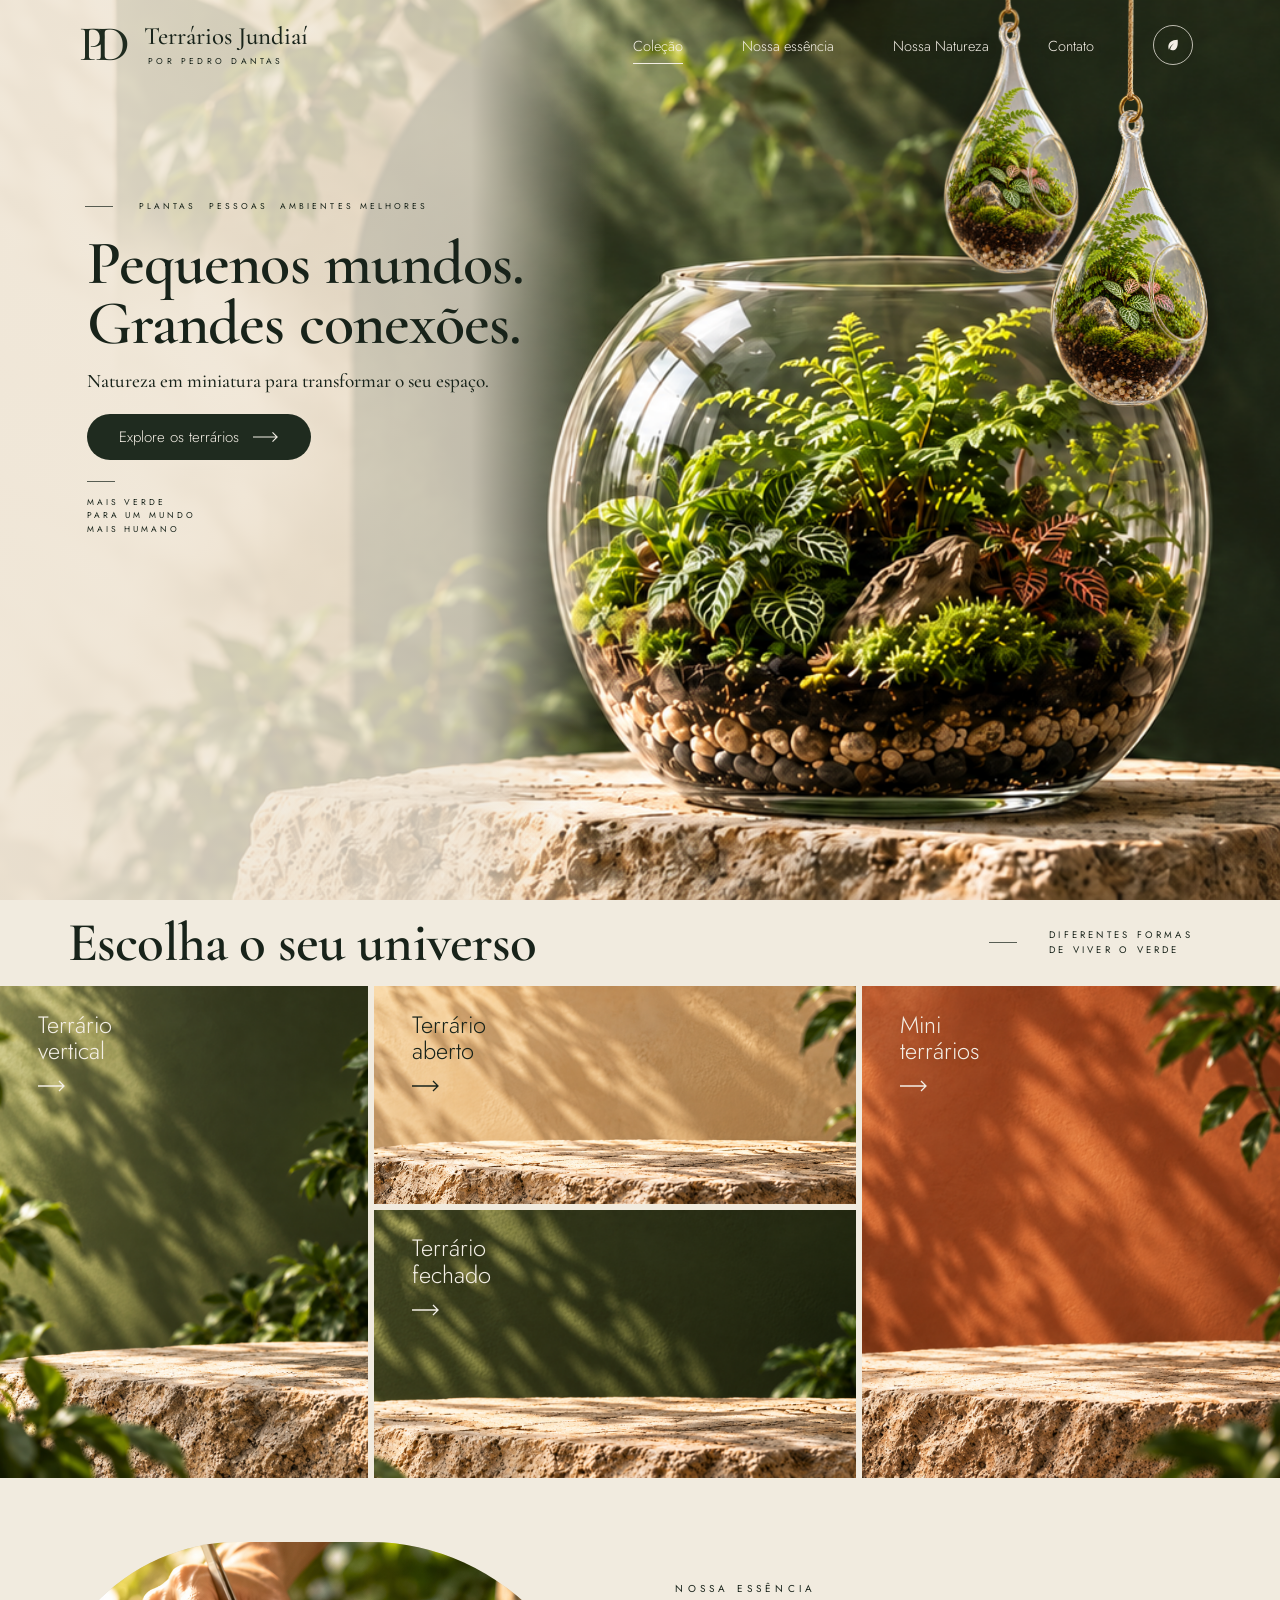
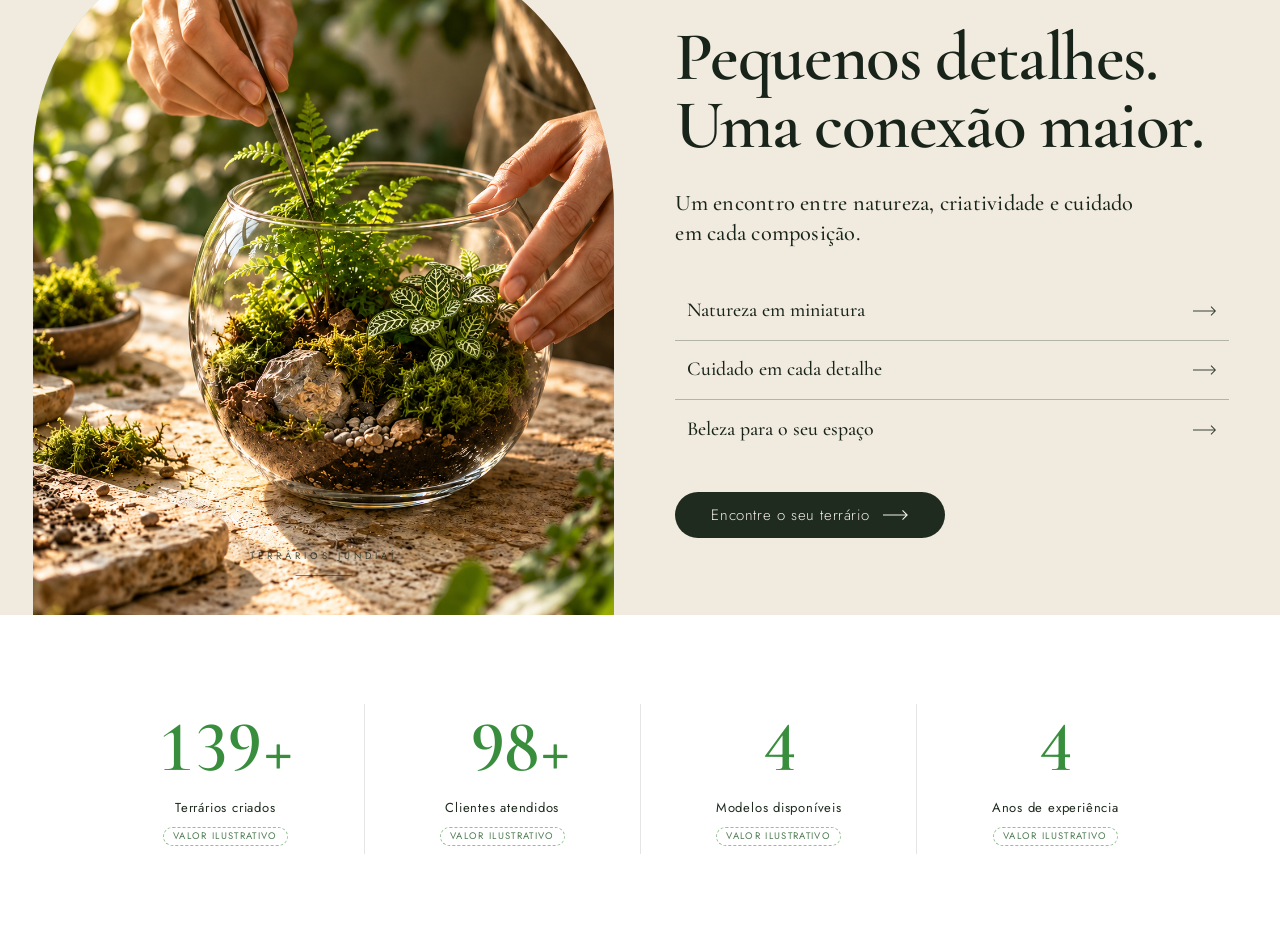
==== commit 7ff1c744: "Página Nossa Natureza, hero em tela cheia e indicadores - Nova página nossa-natureza/index.html com " ====
--- a/index.html
+++ b/index.html
@@ -6,6 +6,7 @@
   <title>Terrários Jundiaí — Pequenos mundos. Grandes conexões.</title>
   <meta name="description" content="Terrários Jundiaí: natureza em miniatura para transformar o seu espaço.">
   <script>document.documentElement.classList.add("js")</script>
+  <link rel="icon" href="data:image/svg+xml,%3Csvg xmlns='http://www.w3.org/2000/svg' viewBox='0 0 24 24'%3E%3Cpath d='M19 4C10 4 5 8.5 5 15c0 1.6.4 3 1 4 1-4 4-7.5 8-9.5-3.2 2.4-5.5 5.6-6.4 9.3C8.6 19.6 9.8 20 11 20c6.5 0 9-6 8-16Z' fill='%231f2b1f'/%3E%3C/svg%3E">
   <link rel="preconnect" href="https://fonts.googleapis.com">
   <link rel="preconnect" href="https://fonts.gstatic.com" crossorigin>
   <link href="https://fonts.googleapis.com/css2?family=Cormorant+Garamond:wght@500;600&family=Jost:wght@300;400&display=swap" rel="stylesheet">
@@ -49,6 +50,7 @@
       <nav class="site-nav" aria-label="Principal">
         <a href="#colecao" class="is-active">Coleção</a>
         <a href="#nossa-essencia">Nossa essência</a>
+        <a href="nossa-natureza/index.html">Nossa Natureza</a>
         <a href="#contato">Contato</a>
         <span class="nav-leaf" aria-hidden="true">
           <svg viewBox="0 0 24 24" width="16" height="16"><path d="M19 4C10 4 5 8.5 5 15c0 1.6.4 3 1 4 1-4 4-7.5 8-9.5-3.2 2.4-5.5 5.6-6.4 9.3C8.6 19.6 9.8 20 11 20c6.5 0 9-6 8-16Z" fill="currentColor"/></svg>
@@ -169,118 +171,12 @@
     </div>
   </section>
 
-  <!-- ============ NATUREZA (scroll storytelling) ============
-       A seção é alta; .s4-frame fica fixo (sticky) enquanto o progresso do
-       scroll transforma o terrário: esfera > aberto > vertical > descida.
-       Para acrescentar um estado, basta adicionar outro <img class="s4-shape">
-       e o respectivo item em .s4-steps. -->
-  <section class="s4" id="natureza" aria-labelledby="natureza-title">
-    <div class="s4-frame">
-
-      <!-- Fundo recortado ao quadro. .s4-scene tem a proporção do fundo (cover),
-           então pódio, anel e terrário ficam sempre alinhados à imagem. -->
-      <div class="s4-backdrop">
-        <div class="s4-scene s4-scene--bg">
-          <div class="s4-orbit" aria-hidden="true">
-            <svg viewBox="0 0 1000 100" preserveAspectRatio="none">
-              <ellipse cx="500" cy="50" rx="498" ry="48" fill="none" stroke="currentColor" stroke-width="1.1" vector-effect="non-scaling-stroke"/>
-            </svg>
-            <span class="s4-orbit-dot" style="--a: 196deg"></span>
-            <span class="s4-orbit-dot" style="--a: 150deg"></span>
-            <span class="s4-orbit-dot" style="--a: 345deg"></span>
-          </div>
-        </div>
-      </div>
-
-      <h2 class="s4-title" id="natureza-title"><span class="s4-title-inner">Natureza.</span></h2>
-
-      <!-- Mesma geometria do fundo, sem recorte: o terrário pode atravessar a borda da seção -->
-      <div class="s4-scene s4-scene--fg">
-        <!-- Camadas: posição > entrada > percurso (scroll) > flutuação > pulso da troca -->
-        <div class="s4-product">
-          <div class="s4-intro">
-            <div class="s4-travel">
-              <div class="s4-float">
-                <div class="s4-stack">
-                  <img class="s4-shape s4-shape--sphere" src="assets/terrário sessão 4.png" alt="Terrário esférico de vidro com samambaia, musgo, tronco e fitônia" width="1254" height="1254" loading="lazy" decoding="async">
-                  <img class="s4-shape s4-shape--aberto" src="assets/Terrário aberto.png" alt="Terrário aberto em aquário baixo de vidro" width="1536" height="1024" loading="lazy" decoding="async">
-                  <img class="s4-shape s4-shape--vertical" src="assets/terrário vertical.png" alt="Terrário vertical em cilindro de vidro" width="1024" height="1536" loading="lazy" decoding="async">
-                  <div class="s4-hotspots" aria-hidden="true">
-                    <span class="s4-hotspot" style="left: 29%; top: 26%"></span>
-                    <span class="s4-hotspot" style="left: 69%; top: 57%"></span>
-                  </div>
-                </div>
-              </div>
-              <!-- sombra de contato: só aparece quando o terrário pousa na mesa da seção seguinte -->
-              <div class="s4-contact" aria-hidden="true"></div>
-            </div>
-          </div>
-        </div>
-      </div>
-
-      <div class="s4-copy">
-        <p class="eyebrow s4-eyebrow">Seu próximo pequeno mundo <span class="rule" aria-hidden="true"></span></p>
-        <p class="s4-kicker">Um novo olhar.<br>Em cada ângulo.</p>
-      </div>
-
-      <!-- Etapas: indicam o estado atual e levam até ele ao clicar -->
-      <ol class="s4-steps" aria-label="Formatos do terrário">
-        <li><button type="button" class="s4-step is-active" data-step="0" aria-current="step">
-          <span class="s4-step-dot" aria-hidden="true"></span>
-          <span class="s4-step-thumb" aria-hidden="true"><img src="assets/terrário sessão 4.png" alt="" loading="lazy" decoding="async"></span>
-          <span class="s4-step-label">Sala</span>
-        </button></li>
-        <li><button type="button" class="s4-step" data-step="1">
-          <span class="s4-step-dot" aria-hidden="true"></span>
-          <span class="s4-step-thumb" aria-hidden="true"><img src="assets/Terrário aberto.png" alt="" loading="lazy" decoding="async"></span>
-          <span class="s4-step-label">Escritório</span>
-        </button></li>
-        <li><button type="button" class="s4-step" data-step="2">
-          <span class="s4-step-dot" aria-hidden="true"></span>
-          <span class="s4-step-thumb" aria-hidden="true"><img src="assets/terrário vertical.png" alt="" loading="lazy" decoding="async"></span>
-          <span class="s4-step-label">Leitura</span>
-        </button></li>
-      </ol>
-
-      <p class="s4-counter" aria-hidden="true"><strong class="s4-counter-current">01</strong> / <span class="s4-counter-total">03</span><span class="rule"></span></p>
-
-      <p class="s4-hint" aria-hidden="true"><span class="s4-mouse"></span>Role para explorar</p>
-
-      <a class="btn s4-cta" href="#colecao">
-        Quero no meu espaço
-        <svg class="arrow" viewBox="0 0 28 12" aria-hidden="true"><path d="M0 6h26M21 1l5 5-5 5" fill="none" stroke="currentColor" stroke-width="1.2"/></svg>
-      </a>
-    </div>
-  </section>
-
-  <!-- ============ ESPAÇOS ============
-       Sem terrário próprio: o terrário que pousa na mesa é o mesmo elemento
-       da seção Natureza, levado até .s5-spot pelo scroll (js/main.js). -->
-  <section class="s5" id="espacos" aria-labelledby="s5-title">
-    <div class="s5-backdrop" aria-hidden="true">
-      <div class="s5-scene">
-        <!-- ponto de pouso sobre a mesa (medido pelo JS; não é visível) -->
-        <span class="s5-spot"></span>
-      </div>
-    </div>
-
-    <div class="s5-content">
-      <p class="eyebrow s5-eyebrow s5-reveal" style="--i: 0">Onde a natureza se adapta a você <span class="rule" aria-hidden="true"></span></p>
-      <h2 class="s5-title s5-reveal" style="--i: 1" id="s5-title">Um pequeno mundo.<br>Para qualquer espaço.</h2>
-      <p class="s5-lead s5-reveal" style="--i: 2">Terrários que se integram ao seu ambiente, trazendo mais vida, equilíbrio e bem-estar para o seu dia a dia.</p>
-      <div class="s5-reveal" style="--i: 3">
-        <a class="btn s5-cta" href="#colecao">
-          Conheça os terrários
-          <svg class="arrow" viewBox="0 0 28 12" aria-hidden="true"><path d="M0 6h26M21 1l5 5-5 5" fill="none" stroke="currentColor" stroke-width="1.2"/></svg>
-        </a>
-      </div>
-      <ul class="s5-spaces s5-reveal" style="--i: 4" aria-label="Ambientes">
-        <li class="is-active">Sala</li>
-        <li>Escritório</li>
-        <li>Quarto</li>
-        <li>Leitura</li>
-      </ul>
-    </div>
+  <!-- ============ INDICADORES ============
+       Os valores ficam em UMA configuração: INDICADORES, no início de js/main.js.
+       Cada item vira um indicador aqui dentro (número animado + rótulo). -->
+  <section class="stats" aria-labelledby="stats-title">
+    <h2 class="sr-only" id="stats-title">A Terrários Jundiaí em números</h2>
+    <ul class="stats-list" data-stats></ul>
   </section>
 
   <script src="js/main.js"></script>
--- a/css/styles.css
+++ b/css/styles.css
@@ -15,11 +15,15 @@
   --sans: "Jost", "Helvetica Neue", Arial, sans-serif;
 
   --pad-x: clamp(20px, 6.8vw, 120px);
-  --hero-h: clamp(440px, 34.5vw, 900px);
+  --vh: 100vh;
+  /* altura aproximada do header (padding superior + marca), para liberar espaço abaixo dele */
+  --hdr-h: calc(clamp(16px, 1.6vw, 28px) + clamp(44px, 3.9vw, 64px));
 
   --ease-out: cubic-bezier(.22, .61, .36, 1);
   --ease-soft: cubic-bezier(.16, 1, .3, 1);
 }
+
+@supports (height: 100svh) { :root { --vh: 100svh; } }
 
 *, *::before, *::after { box-sizing: border-box; }
 
@@ -47,6 +51,17 @@
   line-height: 1.55;
   text-transform: uppercase;
 }
+.sr-only {
+  position: absolute;
+  width: 1px;
+  height: 1px;
+  margin: -1px;
+  padding: 0;
+  overflow: hidden;
+  clip: rect(0 0 0 0);
+  white-space: nowrap;
+  border: 0;
+}
 .rule {
   display: block;
   width: 28px;
@@ -59,21 +74,53 @@
    HERO
    ========================================================= */
 
+/* Primeira tela inteira: largura total e altura da viewport (svh no celular).
+   O header fica por cima da imagem, sem faixa própria. */
 .hero {
   position: relative;
-  height: var(--hero-h);
+  width: 100%;
+  height: var(--vh);
+  min-height: 600px;
   overflow: hidden;
   background: var(--ivory-2);
 }
 
-/* Cenário: o terrário principal e a pedra já fazem parte da imagem.
-   background-position-x = 62% mantém o terrário do fundo a 62% da largura. */
+/* Cenário: o terrário principal e a pedra já fazem parte da imagem
+   ("fundo - hero.png", 2172 × 724, proporção 3:1). O cenário é um container,
+   então as medidas abaixo usam o tamanho real dele (cqw/cqh):
+     --img-h   altura em que a imagem é desenhada (equivale a cover)
+     --bowl-c  onde queremos o centro do terrário do fundo
+     --bg-x    deslocamento horizontal da imagem, limitado para nunca sobrar borda
+     --bowl-x  onde o centro do terrário realmente fica
+   Na imagem, o terrário ocupa de 50,25% a 74,5% da largura: centro em
+   1,866 × altura e meia largura de 0,364 × altura. */
 .hero-scene {
   position: absolute;
   inset: 0;
   z-index: 0;
   overflow: hidden; /* o cordão sempre nasce na borda superior do cenário */
-  background: url("../assets/fundo - hero.png") 62% 50% / cover no-repeat;
+  container-type: size;
+  --img-h: max(100cqh, 100cqw / 3);
+  /* à direita da área de leitura (margem + largura do título), sem sair da tela */
+  --bowl-c: clamp(62cqw, var(--pad-x) + 36cqw + .364 * var(--img-h), 100cqw - .364 * var(--img-h) - 8px);
+  --bg-x: max(100cqw - 3 * var(--img-h), min(0px, var(--bowl-c) - 1.866 * var(--img-h)));
+  --bowl-x: calc(var(--bg-x) + 1.866 * var(--img-h));
+}
+/* Em tela cheia a imagem é ampliada e a parede clara fica estreita: um véu
+   marfim suave à esquerda prolonga a área de leitura e some antes do terrário. */
+.hero-scene::before {
+  content: "";
+  position: absolute;
+  inset: 0;
+  background-image:
+    linear-gradient(90deg,
+      rgba(239, 230, 215, .9) 0,
+      rgba(239, 230, 215, .78) calc(var(--pad-x) + 30cqw),
+      rgba(239, 230, 215, 0) calc(var(--bowl-x) - .3 * var(--img-h))),
+    url("../assets/fundo - hero.png");
+  background-repeat: no-repeat;
+  background-size: 100% 100%, auto var(--img-h);
+  background-position: 0 0, var(--bg-x) 50%;
 }
 
 /* ---- Terrários pendurados -------------------------------------------
@@ -87,9 +134,10 @@
   z-index: 1;
   pointer-events: none;
 }
-/* No desktop, o JS alinha os cordões aos vãos da navegação (--cord-x). */
-.hanger--1 { left: var(--cord-x, 79.5%); top: -9%; height: 60%; }
-.hanger--2 { left: var(--cord-x, 89.5%); top: 0;   height: 70%; }
+/* No desktop, o JS alinha os cordões aos vãos da navegação (--cord-x).
+   Tamanho proporcional à imagem do fundo, como na composição original. */
+.hanger--1 { left: var(--cord-x, 79.5%); top: -8%; height: min(60%, var(--img-h) * .4); }
+.hanger--2 { left: var(--cord-x, 89.5%); top: 0;   height: min(70%, var(--img-h) * .47); }
 
 .hanger-drop,
 .hanger-sway,
@@ -117,8 +165,8 @@
 
 .hero-side {
   position: absolute;
-  /* logo à direita da borda do terrário do fundo (metade da largura dele = 0,3675 × altura) */
-  left: calc(62% + var(--hero-h) * .3675 + 14px);
+  /* logo à direita da borda do terrário do fundo, sem sair da tela */
+  left: min(var(--bowl-x) + .364 * var(--img-h) + 14px, 100cqw - 118px);
   top: 65%;
   z-index: 2;
   color: var(--cream-text);
@@ -227,7 +275,8 @@
   position: absolute;
   z-index: 2;
   left: var(--pad-x);
-  top: calc(var(--hero-h) * .245);
+  /* centrado na altura, sempre abaixo do header */
+  top: max(var(--hdr-h) + 40px, 50% - 250px);
   max-width: 46%;
 }
 
@@ -651,9 +700,107 @@
 .essence.is-in .reveal-right { opacity: 1; transform: none; }
 
 /* =========================================================
+   INDICADORES (abaixo de Nossa essência)
+   Fundo branco, números em verde-grama, rótulos em verde-escuro.
+   ========================================================= */
+
+.stats {
+  --stat-number: #388e3c;
+  background: #fff;
+  color: var(--green-900);
+  padding: clamp(56px, 7vw, 120px) var(--pad-x);
+}
+.stats-list {
+  display: grid;
+  /* uma coluna igual por indicador, lado a lado */
+  grid-auto-flow: column;
+  grid-auto-columns: minmax(0, 1fr);
+  max-width: 1280px;
+  margin: 0 auto;
+  padding: 0;
+  list-style: none;
+}
+.stat {
+  min-width: 0;
+  padding: 8px clamp(16px, 2.4vw, 44px);
+  text-align: center;
+}
+/* divisória discreta entre indicadores */
+.stat + .stat { border-left: 1px solid rgba(31, 43, 31, .12); }
+
+.stat-value {
+  display: flex;
+  justify-content: center;
+  align-items: baseline;
+  font-family: var(--serif);
+  font-weight: 600;
+  font-size: clamp(52px, 5.6vw, 104px);
+  line-height: 1;
+  letter-spacing: -.01em;
+  color: var(--stat-number);
+  font-variant-numeric: lining-nums tabular-nums; /* dígitos de largura igual: nada se move na contagem */
+}
+/* O valor final (invisível) reserva a largura; a contagem é desenhada por cima. */
+.stat-number { display: inline-grid; justify-items: end; }
+.stat-ghost,
+.stat-live { grid-area: 1 / 1; }
+.stat-ghost { visibility: hidden; }
+.stat-suffix { margin-left: .04em; }
+
+.stat-label {
+  margin-top: clamp(12px, 1.2vw, 18px);
+  font-size: clamp(13px, 1vw, 15px);
+  font-weight: 400;
+  letter-spacing: .06em;
+  line-height: 1.35;
+  color: var(--green-800);
+}
+/* Selo de desenvolvimento: some quando o item deixa de ser ilustrativo */
+.stat[data-illustrative] .stat-label::after {
+  content: "Valor ilustrativo";
+  display: block;
+  width: fit-content;
+  margin: 10px auto 0;
+  padding: 2px 9px;
+  border: 1px dashed rgba(56, 142, 60, .55);
+  border-radius: 999px;
+  font-size: 9.5px;
+  letter-spacing: .14em;
+  text-transform: uppercase;
+  color: #4d7a50;
+}
+
+/* Celular: duas colunas, divisórias só entre as colunas */
+@media (max-width: 700px) {
+  .stats-list {
+    grid-template-columns: 1fr 1fr;
+    grid-auto-flow: row;
+    row-gap: 40px;
+  }
+  .stat { padding: 4px 10px; }
+  .stat + .stat { border-left: 0; }
+  .stat:nth-child(2n) { border-left: 1px solid rgba(31, 43, 31, .12); }
+}
+
+/* =========================================================
+   PÁGINA NOSSA NATUREZA
+   Header por cima da seção Natureza (fundo claro: navegação em verde).
+   ========================================================= */
+
+.site-header--overlay { position: absolute; z-index: 5; }
+.site-header--overlay .site-nav { color: var(--green-900); }
+.site-header--overlay .site-nav a { text-shadow: none; }
+.site-header--overlay .nav-leaf { border-color: rgba(24, 35, 26, .45); }
+
+/* Contêiner das seções Natureza e Espaços: o terrário viaja dentro dele
+   e nunca é desenhado fora (header, rodapé ou outras áreas). */
+.journey { position: relative; overflow: hidden; }
+@supports (overflow: clip) { .journey { overflow: clip; } }
+
+/* =========================================================
    NATUREZA — scroll storytelling
    A seção é alta; .s4-frame fica preso (sticky) enquanto o JS
-   converte o progresso do scroll em transformações do terrário.
+   converte o progresso do scroll no percurso do terrário.
    ========================================================= */
 
 @property --s4-float-amp {
@@ -674,7 +821,7 @@
   --s4-ratio: 1.7757;              /* proporção de "fundo sessão 4.png" (1671 × 941) */
   position: relative;
   z-index: 1;                      /* o terrário pode cruzar para a seção seguinte */
-  height: 420vh;                   /* quadro fixo + percurso da história */
+  height: 560vh;                   /* quadro fixo: 5 modelos + pausa + descida */
   background: #efe7da;
   overflow-x: clip;
 }
@@ -739,7 +886,7 @@
   position: absolute;
   z-index: 1;
   left: 50%;
-  top: 8.5%;
+  top: max(8.5%, var(--hdr-h) + 14px);
   margin: 0;
   font-family: var(--serif);
   font-weight: 600;
@@ -764,14 +911,11 @@
 }
 .s4-intro,
 .s4-travel,
-.s4-float,
-.s4-stack { position: absolute; inset: 0; }
+.s4-float { position: absolute; inset: 0; }
 
 /* Sem will-change em .s4-travel: essa camada chega a ficar a mais de uma
    tela de distância do quadro fixo (pouso na seção seguinte), e o Chrome
    deixava de desenhá-la quando promovida a camada própria. */
-.s4-stack,
-.s4-shape { will-change: transform, opacity; }
 
 .s4-float {
   animation: s4-float 7s ease-in-out infinite;
@@ -796,9 +940,12 @@
   pointer-events: none;
 }
 
-/* Cada formato é centralizado no mesmo ponto; tamanhos ajustados para a
-   mesma presença visual (medidos pela área útil de cada PNG). */
-.s4-shape {
+/* Modelos sobrepostos no mesmo centro; o JS mostra um por vez conforme o
+   scroll. Tamanhos individuais (pela área útil de cada PNG), sempre dentro da
+   caixa do produto, para cada modelo aparecer inteiro e com presença parecida.
+   A caixa tem o tamanho da esfera (o último modelo, que desce para a mesa). */
+.s4-stack { position: absolute; inset: 0; will-change: transform; }
+.s4-model {
   position: absolute;
   width: var(--w);
   height: var(--h);
@@ -807,41 +954,22 @@
   filter: drop-shadow(0 30px 28px rgba(70, 50, 25, .18));
   user-select: none;
   -webkit-user-drag: none;
-}
-.s4-shape--sphere   { --w: 100%; --h: 100%; }
-.s4-shape--aberto   { --w: 108%; --h: 72%; }
-.s4-shape--vertical { --w: 61%;  --h: 91.5%; }
-.js .s4-shape:not(.s4-shape--sphere) { opacity: 0; }
-
-.s4-hotspots { position: absolute; inset: 0; pointer-events: none; }
-.s4-hotspot {
-  position: absolute;
-  width: clamp(26px, 2.3vw, 38px);
-  aspect-ratio: 1;
-  translate: -50% -50%;
-  border-radius: 50%;
-  background: rgba(250, 247, 240, .92);
-  box-shadow: 0 4px 14px rgba(40, 30, 15, .18);
-}
-.s4-hotspot::before,
-.s4-hotspot::after {
-  content: "";
-  position: absolute;
-  left: 50%;
-  top: 50%;
-  width: 38%;
-  height: 1.5px;
-  background: var(--s4-green);
-  translate: -50% -50%;
-}
-.s4-hotspot::after { rotate: 90deg; }
+  will-change: transform, opacity;
+}
+.s4-model--vertical { --w: 60%;  --h: 90%; }
+.s4-model--aberto   { --w: 104%; --h: 69.3%; }
+.s4-model--fechado  { --w: 72%;  --h: 86.4%; }
+.s4-model--mini     { --w: 106%; --h: 70.7%; }
+.s4-model--destaque { --w: 100%; --h: 100%; }
+/* Antes do JS assumir: só o primeiro modelo; a esfera nunca pisca na abertura */
+.js .s4-model:not(.s4-model--vertical) { opacity: 0; }
 
 /* ---- Textos e interface ------------------------------------------ */
 .s4-copy {
   position: absolute;
   z-index: 3;
   left: 5.3vw;
-  top: 9.5%;
+  top: max(9.5%, var(--hdr-h) + 34px);
   color: var(--s4-ink);
 }
 .s4-eyebrow { display: flex; align-items: center; gap: 12px; font-size: 9px; letter-spacing: .3em; }
@@ -859,11 +987,12 @@
   position: absolute;
   z-index: 3;
   right: 3vw;
-  top: 50%;
+  /* abaixo do título, centrada na metade inferior do quadro (4 opções) */
+  top: 57%;
   translate: 0 -50%;
   display: flex;
   flex-direction: column;
-  gap: clamp(22px, 4.5svh, 44px);
+  gap: clamp(8px, 1.9svh, 26px);
   margin: 0;
   padding: 0;
   list-style: none;
@@ -901,7 +1030,7 @@
 .s4-step-thumb {
   display: grid;
   place-items: center;
-  width: clamp(56px, 4.3vw, 76px);
+  width: clamp(46px, 3.6vw, 64px);
   aspect-ratio: 1;
   border-radius: 50%;
   overflow: hidden;
@@ -912,9 +1041,12 @@
 .s4-step-thumb img { width: 82%; height: 82%; object-fit: contain; }
 .s4-step-label {
   min-width: 6.5em;
+  max-width: 8.5em;
   font-size: 14px;
   font-weight: 300;
-  opacity: .7;
+  opacity: .82;
+  /* halo claro: legível sobre a pedra e o pódio do fundo */
+  text-shadow: 0 0 6px rgba(250, 246, 238, .95), 0 0 14px rgba(250, 246, 238, .8);
   transition: opacity .5s ease;
 }
 .s4-step.is-active .s4-step-dot { background: var(--s4-green); transform: scale(1.15); }
@@ -990,37 +1122,44 @@
 }
 .s4-cta:hover { background: var(--green-700); }
 
-/* ---- Entrada (antes de fixar) ------------------------------------ */
-.js .s4-copy,
+/* ---- Abertura (em ordem, classes aplicadas pelo JS) ----------------
+   1. is-bg-in   fundo e cenário
+   2. is-text-in títulos e textos
+   3. is-ui-in   controles e demais elementos
+   4. is-in      por último, o terrário (já carregado) */
+.js .s4-backdrop { opacity: 0; transition: opacity 700ms var(--ease-out); }
+.js .s4-title,
+.js .s4-copy {
+  opacity: 0;
+  transition: opacity 800ms var(--ease-out), transform 800ms var(--ease-out);
+}
+.js .s4-title { transform: translate3d(0, 24px, 0); }
+.js .s4-copy  { transform: translate3d(-30px, 0, 0); transition-delay: 100ms; }
 .js .s4-steps,
 .js .s4-counter,
 .js .s4-cta,
 .js .s4-hint {
   opacity: 0;
-  transition: opacity 900ms var(--ease-out), transform 900ms var(--ease-out);
-}
-.js .s4-copy    { transform: translate3d(-40px, 0, 0); }
-.js .s4-steps   { transform: translate3d(40px, 0, 0); transition-delay: 150ms; }
+  transition: opacity 700ms var(--ease-out), transform 700ms var(--ease-out);
+}
+.js .s4-steps   { transform: translate3d(30px, 0, 0); }
 .js .s4-counter,
-.js .s4-cta     { transition-delay: 300ms; }
+.js .s4-cta     { transition-delay: 100ms; }
+/* O terrário: só opacidade e leve subida; o percurso do scroll fica em .s4-travel */
 .js .s4-intro {
   opacity: 0;
-  transform: translate3d(0, 50px, 0) scale(.94);
-  transition: opacity 1200ms var(--ease-out), transform 1400ms var(--ease-out);
-}
-.js .s4-title {
-  opacity: 0;
-  transform: translate3d(0, 30px, 0);
-  transition: opacity 1400ms var(--ease-out), transform 1400ms var(--ease-out);
-}
-.s4.is-in .s4-copy,
-.s4.is-in .s4-steps,
-.s4.is-in .s4-counter,
-.s4.is-in .s4-cta,
-.s4.is-in .s4-hint,
-.s4.is-in .s4-intro,
-.s4.is-in .s4-title { opacity: 1; transform: none; }
-.s4.is-in.is-scrolled .s4-hint { opacity: 0; }
+  transform: translate3d(0, 28px, 0);
+  transition: opacity 900ms var(--ease-out), transform 1000ms var(--ease-out);
+}
+.s4.is-bg-in .s4-backdrop,
+.s4.is-text-in .s4-title,
+.s4.is-text-in .s4-copy,
+.s4.is-ui-in .s4-steps,
+.s4.is-ui-in .s4-counter,
+.s4.is-ui-in .s4-cta,
+.s4.is-ui-in .s4-hint,
+.s4.is-in .s4-intro { opacity: 1; transform: none; }
+.s4.is-ui-in.is-scrolled .s4-hint { opacity: 0; }
 
 /* =========================================================
    ESPAÇOS (seção 5)
@@ -1130,29 +1269,55 @@
   .s4-product { top: 50%; width: min(34%, 64svh); }
 }
 
-/* Tablet e celular: hero empilhada (texto em cima, cenário embaixo) */
+/* Sem espaço à direita do terrário do fundo, a frase lateral sai */
+@media (max-width: 1400px) {
+  .hero-side { display: none; }
+}
+
+/* Tablet e celular: a hero continua ocupando a primeira tela inteira, com o
+   header por cima. Texto em cima; o cenário preenche todo o espaço restante
+   e cresce junto com a tela (até um limite, para o terrário não ficar enorme).
+   Se o texto precisar de mais espaço, a seção cresce. */
 @media (max-width: 1100px) {
-  :root { --hero-h: auto; }
+  :root { --hdr-h: 60px; }
 
   .hero {
     height: auto;
+    min-height: var(--vh);
     display: flex;
     flex-direction: column;
     background: var(--ivory-2);
   }
-  .site-header { order: 1; position: relative; padding: 18px 20px 0 16px; }
-  .hero-content { order: 2; position: relative; left: auto; top: auto; max-width: none; padding: 34px 20px 34px; }
+  .site-header { padding: 18px 20px 0 16px; }
+  .hero-content {
+    order: 2;
+    flex: 1 0 auto;
+    position: relative;
+    left: auto;
+    top: auto;
+    max-width: none;
+    display: flex;
+    flex-direction: column;
+    justify-content: center;
+    align-items: flex-start;
+    padding: calc(var(--hdr-h) + 30px) 20px 30px;
+  }
   .hero-scene {
     order: 3;
     position: relative;
     inset: auto;
-    /* Geometria do fundo (proporção 3:1): o terrário ocupa de 50,25% a 74,5%
-       da largura da imagem, ou seja, 0,7275 × altura, centrado em 1,866 × altura.
-       --bowl-c define onde fica o centro dele na tela. */
-    --scene-h: clamp(380px, 62vw, 560px);
-    --bowl-c: 37vw;
-    height: var(--scene-h);
-    background-position: calc(var(--bowl-c) - var(--scene-h) * 1.866) 50%;
+    --scene-min: clamp(360px, 62vw, 560px);
+    flex: 1000 0 var(--scene-min);
+    min-height: var(--scene-min);
+    max-height: max(var(--scene-min), 92vw);
+    --bowl-c: 37cqw;
+    --img-h: 100cqh;
+  }
+  .hero-scene::before { background-image: url("../assets/fundo - hero.png"); background-size: auto var(--img-h); background-position: var(--bg-x) 50%; }
+  /* a borda superior da imagem se funde ao fundo, sem linha de corte */
+  .hero-scene::before {
+    -webkit-mask-image: linear-gradient(180deg, transparent 0, #000 16%);
+            mask-image: linear-gradient(180deg, transparent 0, #000 16%);
   }
 
   .brand-mark { font-size: 42px; }
@@ -1167,8 +1332,8 @@
   .hero-lead  { font-size: clamp(18px, 4.6vw, 24px); max-width: 30ch; }
 
   /* À direita do terrário do fundo: borda + meia largura de cada vaso + respiro */
-  .hanger--1 { left: calc(var(--bowl-c) + var(--scene-h) * .476 + 26px); top: -6%; height: 58%; }
-  .hanger--2 { left: calc(var(--bowl-c) + var(--scene-h) * .715 + 52px); top: 0;   height: 70%; }
+  .hanger--1 { left: calc(var(--bowl-x) + 47.6cqh + 26px); top: -6%; height: 58%; }
+  .hanger--2 { left: calc(var(--bowl-x) + 71.5cqh + 52px); top: 0;   height: 70%; }
 
   .hero-side { display: none; }
 
@@ -1226,15 +1391,18 @@
 @media (max-width: 480px) {
   .s5-eyebrow .rule { display: none; }
 }
+@media (max-width: 380px) {
+  .site-nav { font-size: 12px; }
+}
 
 /* Natureza no celular e tablet em retrato: título abaixo do texto,
    etapas em linha acima do rodapé da seção */
 @media (max-width: 760px), (max-width: 1100px) and (orientation: portrait) {
-  .s4 { height: 340vh; }
-  .s4-copy { left: 20px; top: calc(16px + 3svh); }
-  .s4-kicker { font-size: clamp(22px, 6.4vw, 30px); margin-top: 12px; }
-  .s4-title { top: calc(3svh + 110px); translate: -50% 0; font-size: min(23vw, 20svh); }
-  .s4-product { top: 51%; width: min(92vw, 44svh); }
+  .s4 { height: 480vh; }
+  .s4-copy { left: 20px; top: calc(var(--hdr-h) + 18px); }
+  .s4-kicker { font-size: clamp(22px, 6.4vw, 30px); margin-top: 10px; }
+  .s4-title { top: calc(var(--hdr-h) + 104px); translate: -50% 0; font-size: min(21vw, 15svh); }
+  .s4-product { top: 55%; width: min(84vw, 40svh); }
   .s4-orbit { width: min(58%, 104vw); top: 72%; }
   .s4-orbit-dot { width: 9px; height: 9px; margin: -4.5px 0 0 -4.5px; }
 
@@ -1245,13 +1413,14 @@
     bottom: calc(84px + 2svh);
     translate: -50% 0;
     flex-direction: row;
-    gap: 22px;
+    align-items: flex-start;
+    gap: clamp(4px, 1.6vw, 18px);
   }
   .s4-steps::before { display: none; }
-  .s4-step { flex-direction: column; gap: 6px; }
+  .s4-step { flex-direction: column; gap: 6px; width: clamp(58px, 17vw, 84px); }
   .s4-step-dot { display: none; }
-  .s4-step-thumb { width: 50px; }
-  .s4-step-label { min-width: 0; font-size: 12px; text-align: center; }
+  .s4-step-thumb { width: clamp(40px, 11vw, 48px); }
+  .s4-step-label { min-width: 0; max-width: none; font-size: 11px; line-height: 1.2; text-align: center; }
 
   .s4-hint { display: none; }
   .s4-counter { left: 20px; bottom: 34px; font-size: 14px; }
@@ -1260,12 +1429,13 @@
 }
 
 @media (max-width: 560px) {
+  :root { --hdr-h: 104px; }
   .site-header { flex-wrap: wrap; row-gap: 14px; }
   .site-nav { width: 100%; justify-content: space-between; gap: 8px; }
   .nav-leaf { display: none; }
 
   /* Celular: pouco espaço lateral, os vasos pendem à frente da borda do terrário do fundo */
-  .hero-scene { --scene-h: clamp(360px, 100vw, 480px); --bowl-c: 38vw; }
+  .hero-scene { --scene-min: clamp(320px, 88vw, 480px); max-height: max(var(--scene-min), 118vw); --bowl-c: 38cqw; }
   .hanger--1 { left: 64%; height: 52%; }
   .hanger--2 { left: 85%; height: 62%; }
 
@@ -1313,6 +1483,7 @@
   .s4-float,
   .s4-orbit-dot,
   .s4-mouse::after { animation: none; }
+  .js .s4-backdrop,
   .js .s4-copy,
   .js .s4-steps,
   .js .s4-counter,
@@ -1321,5 +1492,10 @@
   .js .s4-intro,
   .js .s4-title,
   .js .s5-reveal { transition: none; opacity: 1; transform: none; }
+  /* Composição estável: a seção Natureza tem uma tela só e o terrário
+     fica no centro, sem percurso até a seção seguinte. */
+  .s4 { height: auto; }
+  .s4-frame { position: relative; }
+  .s4-hint { display: none; }
   .essence-media:hover .essence-photo { transform: none; }
 }
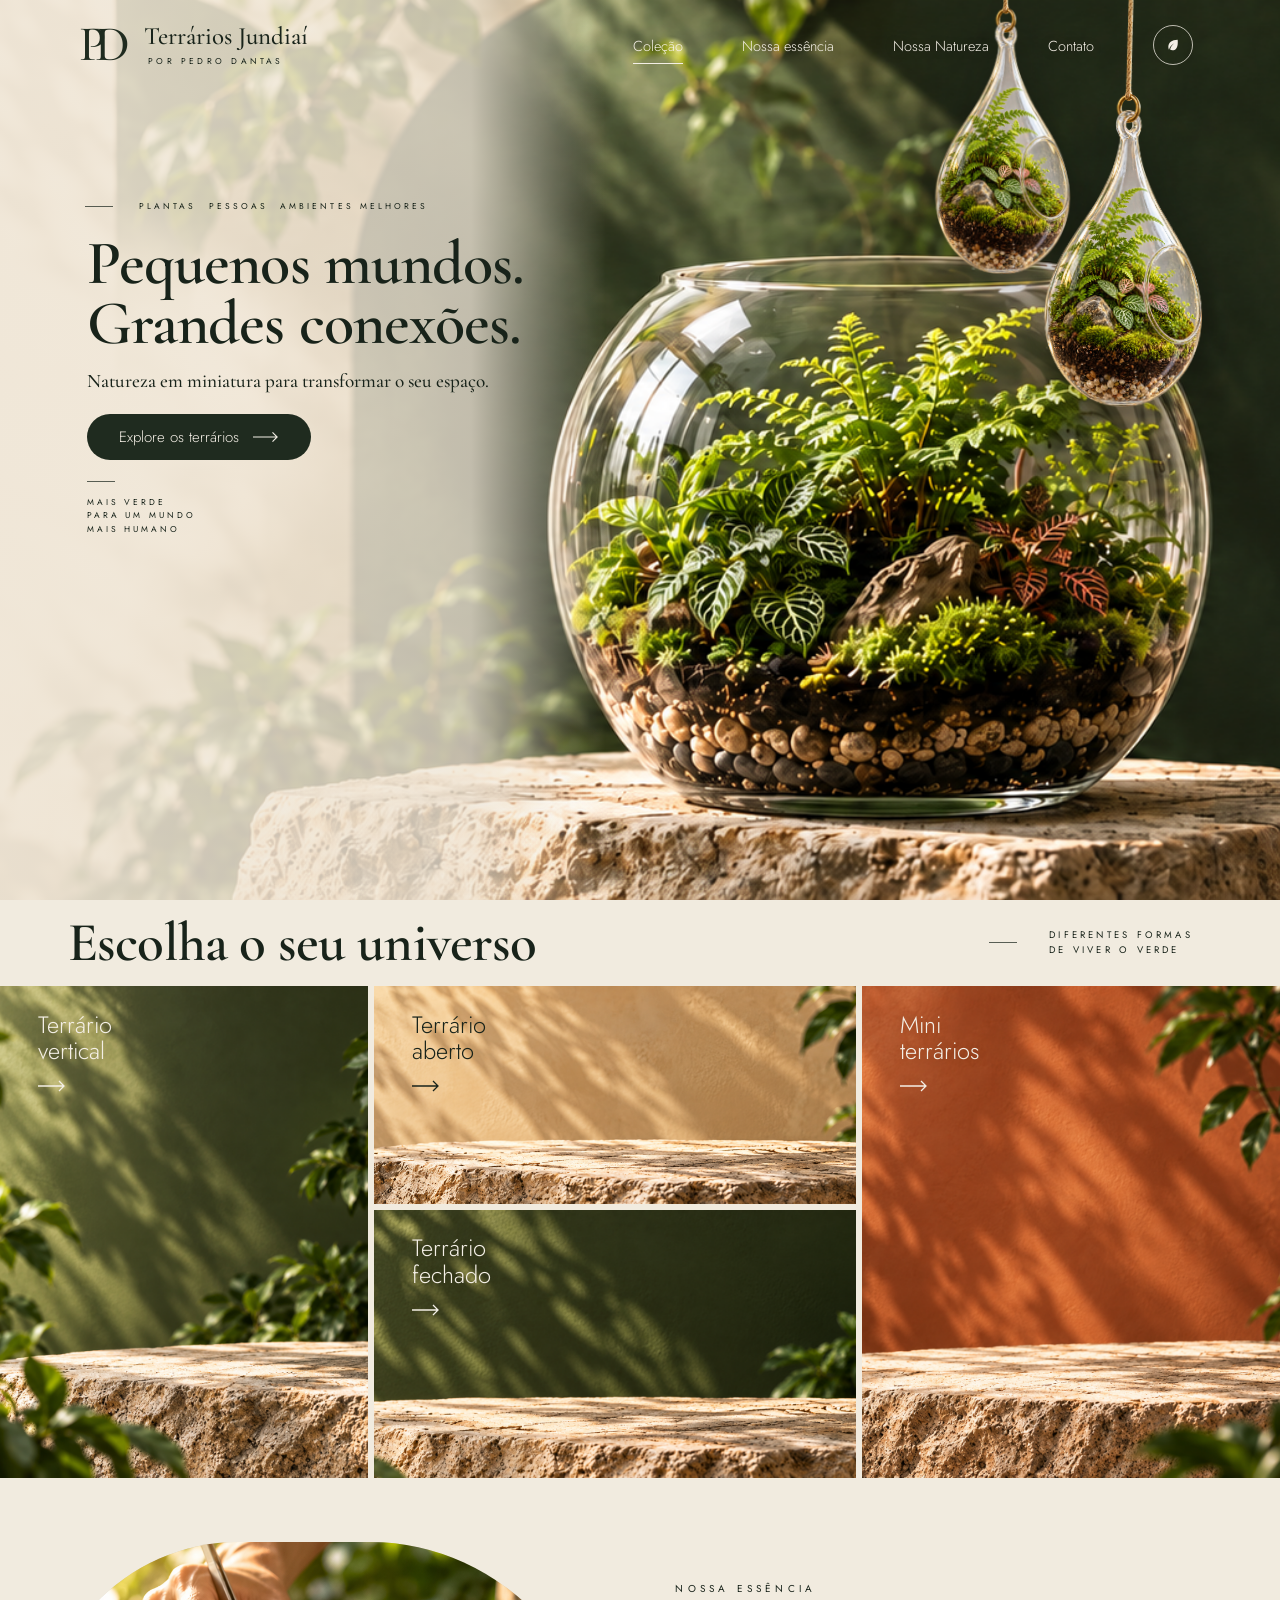
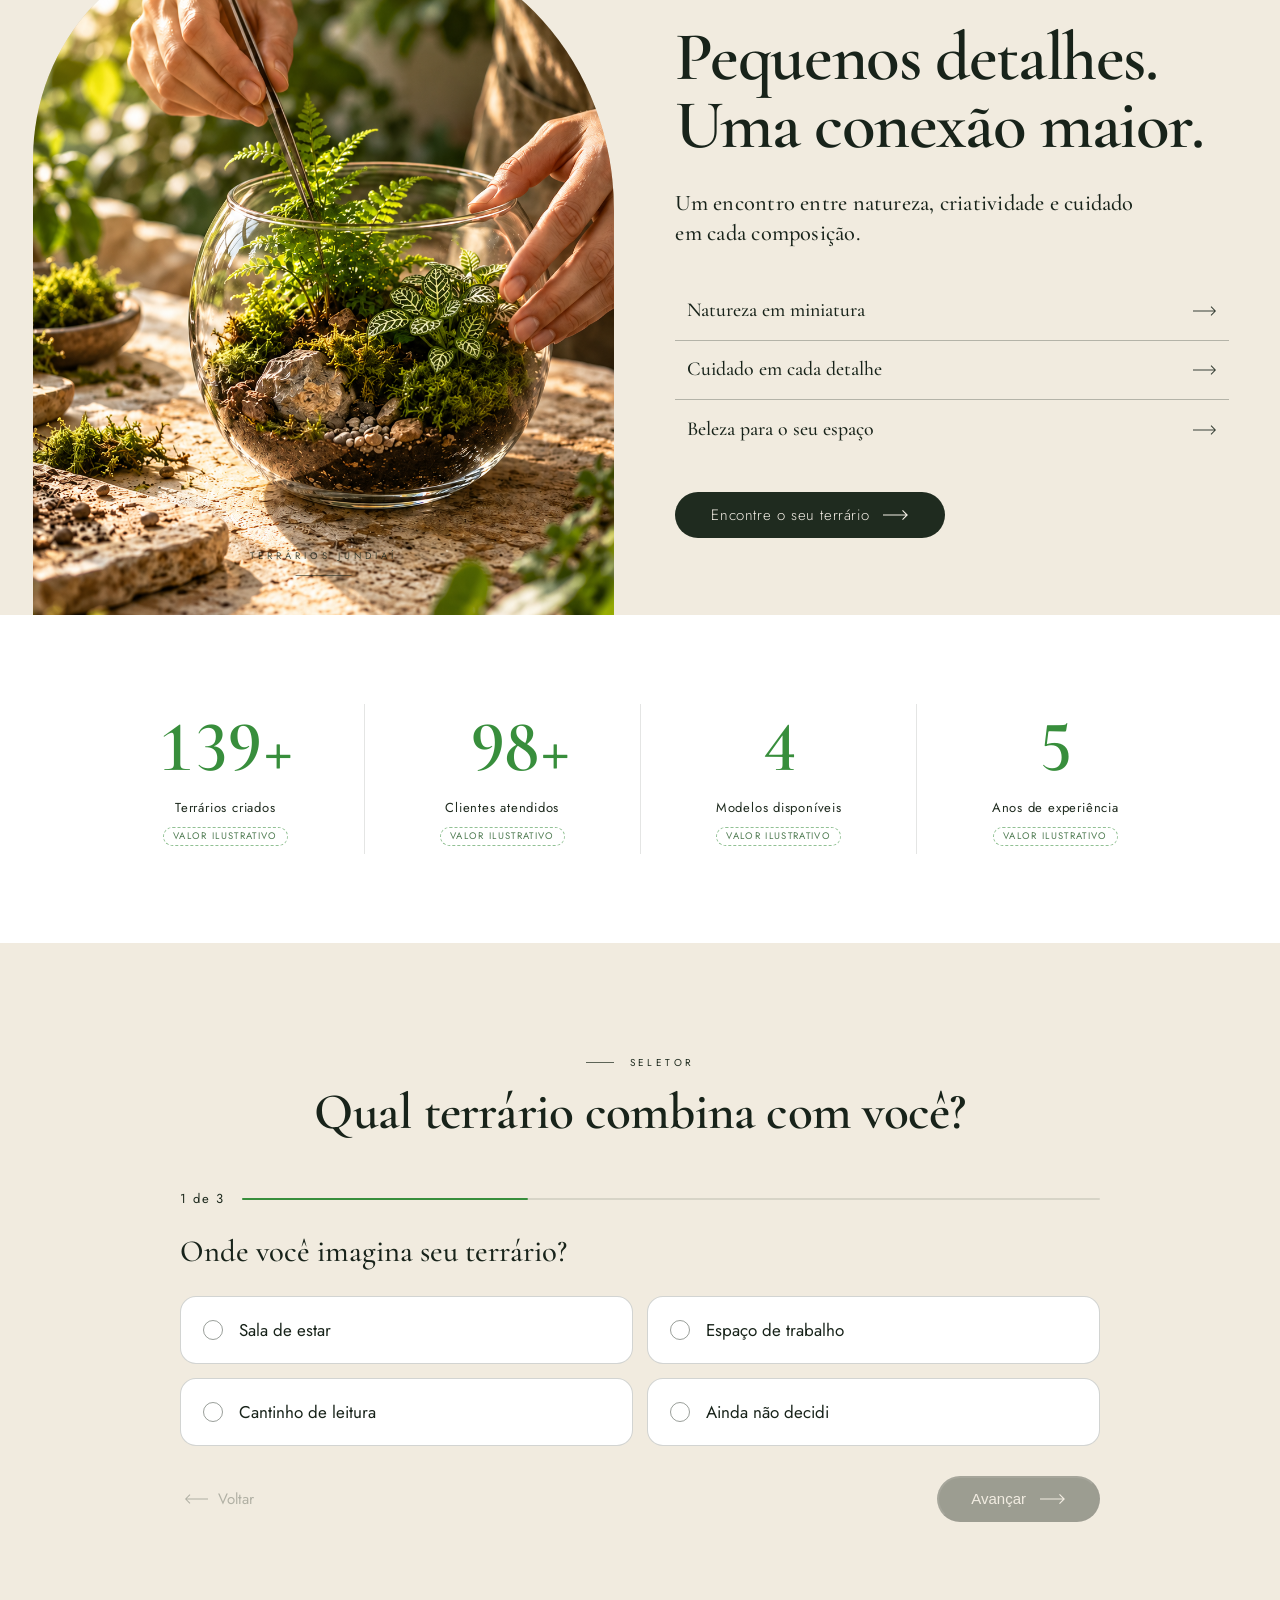
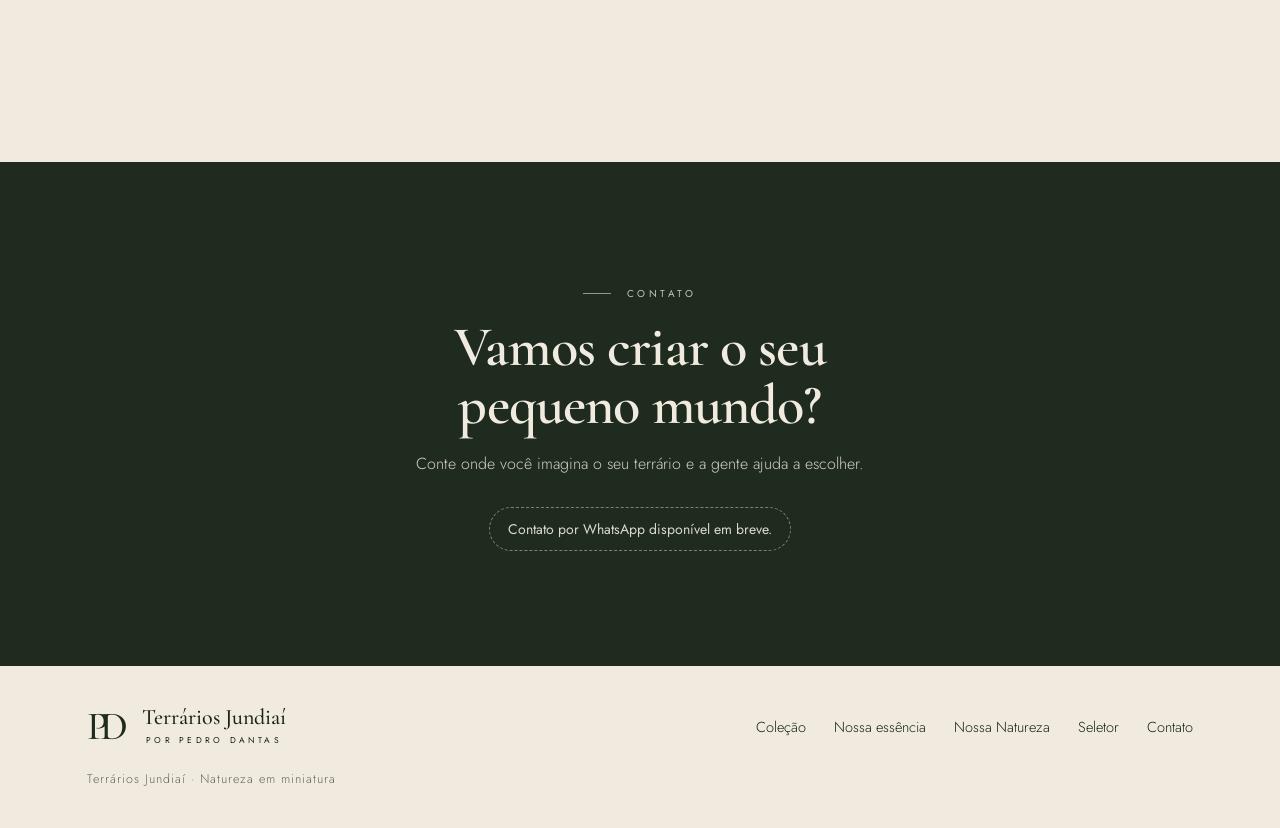
==== commit eef1f7c7: "Seletor, detalhes dos modelos, contato e mini terrários na coleção - Card "Mini terrários" da coleçã" ====
--- a/index.html
+++ b/index.html
@@ -78,8 +78,9 @@
     </div>
 
     <div class="mosaic">
-      <!-- Cada card: fundo | produto (posição > entrada > flutuação > giro) | título -->
-      <article class="card card--vertical">
+      <!-- Cada card: fundo | produto (posição > entrada > flutuação > giro) | título.
+           Clicar no card (ou no botão do título) abre os detalhes do modelo. -->
+      <article class="card card--vertical" data-modelo="vertical">
         <div class="card-bg"></div>
         <div class="product">
           <div class="product-shadow"></div>
@@ -91,10 +92,10 @@
             </div>
           </div>
         </div>
-        <h3 class="card-title">Terrário<br>vertical <span class="card-arrow" aria-hidden="true"></span></h3>
-      </article>
-
-      <article class="card card--aberto">
+        <h3 class="card-title"><button type="button" class="card-open" data-modelo="vertical" aria-haspopup="dialog">Terrário<br>vertical <span class="card-arrow" aria-hidden="true"></span></button></h3>
+      </article>
+
+      <article class="card card--aberto" data-modelo="aberto">
         <div class="card-bg"></div>
         <div class="product">
           <div class="product-shadow"></div>
@@ -106,10 +107,10 @@
             </div>
           </div>
         </div>
-        <h3 class="card-title">Terrário<br>aberto <span class="card-arrow" aria-hidden="true"></span></h3>
-      </article>
-
-      <article class="card card--fechado">
+        <h3 class="card-title"><button type="button" class="card-open" data-modelo="aberto" aria-haspopup="dialog">Terrário<br>aberto <span class="card-arrow" aria-hidden="true"></span></button></h3>
+      </article>
+
+      <article class="card card--fechado" data-modelo="fechado">
         <div class="card-bg"></div>
         <div class="product">
           <div class="product-shadow"></div>
@@ -121,26 +122,22 @@
             </div>
           </div>
         </div>
-        <h3 class="card-title">Terrário<br>fechado <span class="card-arrow" aria-hidden="true"></span></h3>
-      </article>
-
-      <article class="card card--mini">
-        <div class="card-bg"></div>
-        <!--
-          PENDENTE: o PNG isolado dos mini terrários não está na pasta assets.
-          Ao adicioná-lo, descomente o bloco abaixo e ajuste o nome do arquivo, width e height:
-        <div class="product">
-          <div class="product-shadow"></div>
-          <div class="product-enter">
-            <div class="product-float">
-              <div class="product-spin">
-                <img src="assets/NOME-DO-ARQUIVO.png" alt="Conjunto de mini terrários de vidro" width="LARGURA" height="ALTURA" decoding="async">
-              </div>
-            </div>
-          </div>
-        </div>
-        -->
-        <h3 class="card-title">Mini<br>terrários <span class="card-arrow" aria-hidden="true"></span></h3>
+        <h3 class="card-title"><button type="button" class="card-open" data-modelo="fechado" aria-haspopup="dialog">Terrário<br>fechado <span class="card-arrow" aria-hidden="true"></span></button></h3>
+      </article>
+
+      <article class="card card--mini" data-modelo="mini">
+        <div class="card-bg"></div>
+        <div class="product">
+          <div class="product-shadow"></div>
+          <div class="product-enter">
+            <div class="product-float">
+              <div class="product-spin">
+                <img src="assets/mini terrarios.png" alt="Conjunto de três mini terrários de vidro: bola, gota e geométrico" width="1536" height="1024" decoding="async">
+              </div>
+            </div>
+          </div>
+        </div>
+        <h3 class="card-title"><button type="button" class="card-open" data-modelo="mini" aria-haspopup="dialog">Mini<br>terrários <span class="card-arrow" aria-hidden="true"></span></button></h3>
       </article>
     </div>
   </section>
@@ -174,11 +171,91 @@
   <!-- ============ INDICADORES ============
        Os valores ficam em UMA configuração: INDICADORES, no início de js/main.js.
        Cada item vira um indicador aqui dentro (número animado + rótulo). -->
-  <section class="stats" aria-labelledby="stats-title">
+  <section class="stats" id="numeros" aria-labelledby="stats-title">
     <h2 class="sr-only" id="stats-title">A Terrários Jundiaí em números</h2>
     <ul class="stats-list" data-stats></ul>
   </section>
 
+  <!-- ============ SELETOR ============
+       Perguntas, opções e regras em js/config.js (TJ_CONFIG.seletor). -->
+  <section class="quiz" id="seletor" aria-labelledby="quiz-title">
+    <div class="quiz-inner">
+      <header class="quiz-head">
+        <p class="eyebrow quiz-eyebrow"><span class="rule" aria-hidden="true"></span>Seletor</p>
+        <h2 class="quiz-title" id="quiz-title">Qual terrário combina com você?</h2>
+      </header>
+      <!-- Preenchido por js/recursos.js -->
+      <div class="quiz-body" data-quiz>
+        <noscript><p class="quiz-note">Ative o JavaScript para usar o seletor.</p></noscript>
+      </div>
+    </div>
+  </section>
+
+  <!-- ============ GALERIA ============
+       Só trabalhos reais (TJ_CONFIG.galeria). Oculta enquanto a lista estiver vazia. -->
+  <section class="gallery" id="trabalhos" aria-labelledby="gallery-title" hidden>
+    <div class="gallery-inner">
+      <h2 class="section-title" id="gallery-title">Pequenos mundos que já criamos</h2>
+      <ul class="gallery-grid" data-gallery></ul>
+    </div>
+  </section>
+
+  <!-- ============ PERGUNTAS FREQUENTES ============
+       Só itens com status "aprovado" (TJ_CONFIG.faq). Oculta se não houver nenhum. -->
+  <section class="faq" id="perguntas" aria-labelledby="faq-title" hidden>
+    <div class="faq-inner">
+      <h2 class="section-title" id="faq-title">Perguntas frequentes</h2>
+      <div class="faq-list" data-faq></div>
+    </div>
+  </section>
+
+  <!-- ============ CONTATO ============ -->
+  <section class="contact" id="contato" aria-labelledby="contact-title">
+    <div class="contact-inner">
+      <p class="eyebrow contact-eyebrow"><span class="rule" aria-hidden="true"></span>Contato</p>
+      <h2 class="contact-title" id="contact-title">Vamos criar o seu<br>pequeno mundo?</h2>
+      <p class="contact-lead">Conte onde você imagina o seu terrário e a gente ajuda a escolher.</p>
+      <!-- Link de WhatsApp gerado por js/recursos.js (ou aviso de "em breve") -->
+      <div class="contact-cta" data-whatsapp="geral" data-whatsapp-label="Conversar pelo WhatsApp"></div>
+    </div>
+  </section>
+
+  <footer class="site-footer">
+    <div class="footer-inner">
+      <a class="brand footer-brand" href="#inicio" aria-label="Terrários Jundiaí — voltar ao início">
+        <span class="brand-mark" aria-hidden="true">PD</span>
+        <span class="brand-text">
+          <span class="brand-name">Terrários Jundiaí</span>
+          <span class="brand-sub">por Pedro Dantas</span>
+        </span>
+      </a>
+      <nav class="footer-nav" aria-label="Rodapé">
+        <a href="#colecao">Coleção</a>
+        <a href="#nossa-essencia">Nossa essência</a>
+        <a href="nossa-natureza/index.html">Nossa Natureza</a>
+        <a href="#seletor">Seletor</a>
+        <a href="#contato">Contato</a>
+      </nav>
+      <p class="footer-copy">Terrários Jundiaí · Natureza em miniatura</p>
+    </div>
+  </footer>
+
+  <!-- ============ JANELAS ============ -->
+  <dialog class="modal" id="modelo-dialog" aria-labelledby="modelo-dialog-title">
+    <div class="modal-box" data-modelo-content></div>
+  </dialog>
+
+  <dialog class="lightbox" id="galeria-dialog" aria-label="Foto ampliada">
+    <div class="lightbox-box" data-lightbox-content></div>
+  </dialog>
+
+  <!-- Aparece só com um número de WhatsApp configurado -->
+  <a class="wa-float" data-whatsapp-float hidden target="_blank" rel="noopener" aria-label="Conversar pelo WhatsApp">
+    <svg viewBox="0 0 32 32" width="26" height="26" aria-hidden="true"><path fill="currentColor" d="M16 3a13 13 0 0 0-11.2 19.6L3 29l6.6-1.7A13 13 0 1 0 16 3Zm0 23.7c-2 0-4-.5-5.7-1.6l-.4-.2-3.9 1 1-3.8-.3-.4A10.7 10.7 0 1 1 16 26.7Zm5.9-8c-.3-.2-1.9-1-2.2-1-.3-.1-.5-.2-.7.2l-1 1.2c-.2.2-.4.2-.7.1a8.8 8.8 0 0 1-4.4-3.8c-.3-.6.3-.5.9-1.7.1-.2 0-.4 0-.6l-1-2.4c-.3-.6-.5-.5-.7-.5h-.6c-.2 0-.6.1-.9.4-.3.3-1.1 1.1-1.1 2.7s1.2 3.2 1.3 3.4c.2.2 2.3 3.5 5.6 4.9 2.1.9 2.9 1 3.9.8.6-.1 1.9-.8 2.2-1.5.3-.8.3-1.4.2-1.5 0-.2-.3-.3-.6-.4Z"/></svg>
+  </a>
+
+  <script src="js/config.js"></script>
   <script src="js/main.js"></script>
+  <script src="js/recursos.js"></script>
 </body>
 </html>
--- a/css/styles.css
+++ b/css/styles.css
@@ -480,7 +480,9 @@
 .card--vertical .product { --x: 66%; --b: 20.8%; --h: 70%; --ar: 1024 / 1536; }
 .card--aberto   .product { --x: 60%; --b: 19%;   --h: 72%; --ar: 1536 / 1024; }
 .card--fechado  .product { --x: 59%; --b: 21%;   --h: 72%; --ar: 1145 / 1374; }
-.card--mini     .product { --x: 58%; --b: 21%;   --h: 58%; }
+/* mini: PNG 3:2 com 11% de margem transparente embaixo; a base dos vasos
+   fica sobre o tampo da pedra (a 74% da altura do fundo) */
+.card--mini     .product { --x: 47%; --b: 19%;   --h: 42%; --ar: 1536 / 1024; }
 
 .product-enter,
 .product-float,
@@ -513,6 +515,7 @@
 .card--vertical .product-shadow { --shadow-w: 42%; bottom: 2%; }
 .card--aberto   .product-shadow { --shadow-w: 72%; bottom: 5%; }
 .card--fechado  .product-shadow { --shadow-w: 72%; bottom: 3%; }
+.card--mini     .product-shadow { --shadow-w: 86%; bottom: 10%; }
 
 /* ---- Estados da sequência da coleção -------------------------------- */
 .js .card-bg {
@@ -1447,6 +1450,482 @@
   .card--aberto  { aspect-ratio: 3 / 2; }
   .card--fechado { aspect-ratio: 5 / 4; }
   .card-title { font-size: 26px; }
+}
+
+/* =========================================================
+   CARDS DA COLEÇÃO — abrem os detalhes do modelo
+   O clique vale para o card todo (JS); o botão do título dá o acesso
+   por teclado. Nada cobre o produto: o giro no hover continua igual.
+   ========================================================= */
+.card[data-modelo] { cursor: pointer; }
+.card-open {
+  display: block;
+  padding: 0;
+  border: 0;
+  background: none;
+  color: inherit;
+  font: inherit;
+  line-height: inherit;
+  text-align: left;
+  text-shadow: inherit;
+  cursor: pointer;
+}
+.card-open:focus-visible { outline: 2px solid currentColor; outline-offset: 8px; border-radius: 4px; }
+.card:hover .card-arrow { transform: translateX(5px); }
+.card-arrow { transition: transform .4s var(--ease-out); }
+
+/* Página travada enquanto uma janela está aberta (sem salto da barra de rolagem) */
+html.is-locked { overflow: hidden; }
+html.is-locked body { padding-right: var(--scrollbar-gap, 0px); }
+
+.section-title {
+  font-family: var(--serif);
+  font-weight: 600;
+  font-size: clamp(34px, 3.6vw, 64px);
+  line-height: 1.05;
+  letter-spacing: -.015em;
+  color: var(--green-900);
+}
+
+/* =========================================================
+   SELETOR
+   ========================================================= */
+.quiz {
+  --grass: #388e3c;
+  background: var(--ivory);
+  padding: clamp(64px, 8vw, 128px) var(--pad-x);
+}
+.quiz-inner { max-width: 920px; margin: 0 auto; }
+.quiz-head { text-align: center; }
+.quiz-eyebrow { display: inline-flex; align-items: center; gap: 16px; color: var(--green-800); }
+.quiz-title {
+  margin-top: 16px;
+  font-family: var(--serif);
+  font-weight: 600;
+  font-size: clamp(36px, 4vw, 72px);
+  line-height: 1.02;
+  letter-spacing: -.015em;
+}
+
+/* Altura mínima reservada: trocar de pergunta não empurra a página */
+.quiz-body { margin-top: clamp(32px, 4vw, 56px); min-height: 470px; }
+.quiz-body.is-in > * { animation: quiz-in 450ms var(--ease-out); }
+.quiz-body.is-resizing { overflow: hidden; transition: height 450ms var(--ease-out); }
+@keyframes quiz-in {
+  from { opacity: 0; transform: translate3d(0, 12px, 0); }
+  to   { opacity: 1; transform: none; }
+}
+.quiz-note { text-align: center; }
+
+.quiz-progress { display: flex; align-items: center; gap: 18px; font-size: 13px; font-weight: 400; letter-spacing: .12em; color: var(--green-800); }
+.quiz-count { white-space: nowrap; }
+.quiz-bar { position: relative; flex: 1; height: 2px; background: rgba(31, 43, 31, .12); border-radius: 2px; overflow: hidden; }
+.quiz-bar i { position: absolute; inset: 0; background: var(--grass); transform-origin: left; transform: scaleX(var(--p, 0)); transition: transform .5s var(--ease-out); }
+
+.quiz-step { margin: 26px 0 0; padding: 0; border: 0; min-width: 0; }
+.quiz-question {
+  padding: 0;
+  font-family: var(--serif);
+  font-weight: 500;
+  font-size: clamp(26px, 2.4vw, 40px);
+  line-height: 1.15;
+  color: var(--green-900);
+}
+.quiz-question:focus { outline: none; }
+.quiz-options {
+  display: grid;
+  grid-template-columns: repeat(2, minmax(0, 1fr));
+  gap: 14px;
+  margin-top: 26px;
+}
+.quiz-option {
+  position: relative;
+  display: flex;
+  align-items: center;
+  gap: 16px;
+  min-height: 68px;
+  padding: 16px 22px;
+  border: 1px solid rgba(31, 43, 31, .2);
+  border-radius: 16px;
+  background: #fff;
+  font-size: 17px;
+  font-weight: 400;
+  color: var(--green-900);
+  cursor: pointer;
+  transition: border-color .3s ease, background-color .3s ease, box-shadow .3s ease;
+}
+.quiz-option:hover { border-color: rgba(56, 142, 60, .6); }
+.quiz-radio { position: absolute; opacity: 0; width: 1px; height: 1px; }
+.quiz-option-mark {
+  flex: none;
+  width: 20px;
+  height: 20px;
+  border: 1.5px solid rgba(31, 43, 31, .45);
+  border-radius: 50%;
+  transition: border-color .3s ease, box-shadow .3s ease;
+}
+.quiz-option:has(.quiz-radio:checked) {
+  border-color: var(--grass);
+  background: #f3f8f1;
+  box-shadow: 0 0 0 1px var(--grass);
+}
+.quiz-option:has(.quiz-radio:checked) .quiz-option-mark {
+  border-color: var(--grass);
+  box-shadow: inset 0 0 0 4px #fff, inset 0 0 0 10px var(--grass);
+}
+.quiz-option:has(.quiz-radio:focus-visible) { outline: 2px solid var(--green-800); outline-offset: 3px; }
+
+.quiz-nav { display: flex; align-items: center; justify-content: space-between; gap: 16px; margin-top: 30px; }
+.quiz-next { margin-top: 0; }
+.quiz-next:disabled { opacity: .4; cursor: not-allowed; }
+.quiz-next:disabled:hover { background: var(--green-800); }
+.quiz-next:disabled:hover .arrow { transform: none; }
+.quiz-back,
+.quiz-link {
+  display: inline-flex;
+  align-items: center;
+  gap: 10px;
+  min-height: 44px;
+  padding: 0 4px;
+  border: 0;
+  background: none;
+  font: inherit;
+  font-size: 15px;
+  font-weight: 400;
+  color: var(--green-800);
+  cursor: pointer;
+}
+.quiz-back .arrow { width: 24px; height: 12px; }
+.quiz-back:disabled { opacity: .3; cursor: default; }
+.quiz-link { text-decoration: underline; text-underline-offset: 5px; text-decoration-thickness: 1px; }
+.quiz-back:focus-visible,
+.quiz-link:focus-visible { outline: 2px solid var(--green-800); outline-offset: 3px; border-radius: 4px; }
+
+/* Resultado */
+.quiz-result {
+  display: grid;
+  grid-template-columns: minmax(0, 5fr) minmax(0, 6fr);
+  align-items: center;
+  gap: clamp(24px, 4vw, 64px);
+}
+.quiz-result-media {
+  margin: 0;
+  display: grid;
+  place-items: center;
+  aspect-ratio: 1;
+  border-radius: 50%;
+  background: radial-gradient(closest-side, #fff, rgba(255, 255, 255, 0));
+}
+.quiz-result-media img { width: 86%; height: 86%; object-fit: contain; filter: drop-shadow(0 18px 18px rgba(40, 30, 15, .18)); }
+.quiz-result-eyebrow { color: var(--grass); }
+.quiz-result-title {
+  margin-top: 12px;
+  font-family: var(--serif);
+  font-weight: 600;
+  font-size: clamp(34px, 3.4vw, 58px);
+  line-height: 1.02;
+}
+.quiz-result-title:focus { outline: none; }
+.quiz-result-why { margin-top: 18px; font-size: 17px; line-height: 1.55; font-weight: 400; }
+.quiz-result-note { margin-top: 14px; font-size: 14px; line-height: 1.55; color: rgba(24, 35, 26, .72); }
+.quiz-result-actions { display: flex; flex-wrap: wrap; align-items: center; gap: 12px 22px; margin-top: 26px; }
+.quiz-result-actions .btn { margin-top: 0; }
+
+/* Contato ainda não configurado */
+.wa-soon {
+  display: inline-flex;
+  align-items: center;
+  gap: 10px;
+  min-height: 44px;
+  padding: 8px 18px;
+  border: 1px dashed rgba(56, 142, 60, .6);
+  border-radius: 999px;
+  font-size: 14px;
+  font-weight: 400;
+  color: #2f6b33;
+}
+.wa-btn { margin-top: 0; }
+
+/* =========================================================
+   GALERIA (só com fotos reais)
+   ========================================================= */
+.gallery { background: #fff; padding: clamp(64px, 8vw, 128px) var(--pad-x); }
+.gallery-inner { max-width: 1280px; margin: 0 auto; }
+.gallery-grid {
+  display: grid;
+  grid-template-columns: repeat(3, minmax(0, 1fr));
+  gap: clamp(12px, 1.6vw, 24px);
+  margin: clamp(28px, 3vw, 48px) 0 0;
+  padding: 0;
+  list-style: none;
+}
+.gallery-figure { margin: 0; }
+.gallery-item {
+  display: block;
+  width: 100%;
+  padding: 0;
+  border: 0;
+  border-radius: 14px;
+  overflow: hidden;
+  background: #efe8dc;
+  aspect-ratio: 4 / 5;
+  cursor: zoom-in;
+}
+.gallery-item img { width: 100%; height: 100%; object-fit: cover; transition: transform .8s var(--ease-out); }
+.gallery-item:hover img { transform: scale(1.03); }
+.gallery-item:focus-visible { outline: 2px solid var(--green-800); outline-offset: 3px; }
+.gallery-caption { margin-top: 10px; font-size: 14px; color: var(--green-800); }
+
+/* =========================================================
+   PERGUNTAS FREQUENTES (só itens aprovados)
+   ========================================================= */
+.faq { background: var(--ivory); padding: clamp(64px, 8vw, 128px) var(--pad-x); }
+.faq-inner { max-width: 860px; margin: 0 auto; }
+.faq-list { margin-top: clamp(24px, 3vw, 44px); border-top: 1px solid rgba(31, 43, 31, .16); }
+.faq-item { border-bottom: 1px solid rgba(31, 43, 31, .16); }
+.faq-h { margin: 0; font: inherit; }
+.faq-q {
+  display: flex;
+  align-items: center;
+  justify-content: space-between;
+  gap: 24px;
+  width: 100%;
+  min-height: 64px;
+  padding: 18px 4px;
+  border: 0;
+  background: none;
+  font-family: var(--serif);
+  font-weight: 500;
+  font-size: clamp(20px, 1.7vw, 26px);
+  line-height: 1.25;
+  text-align: left;
+  color: var(--green-900);
+  cursor: pointer;
+}
+.faq-q:focus-visible { outline: 2px solid var(--green-800); outline-offset: 2px; border-radius: 4px; }
+.faq-icon { position: relative; flex: none; width: 14px; height: 14px; }
+.faq-icon::before,
+.faq-icon::after {
+  content: "";
+  position: absolute;
+  left: 0;
+  top: 50%;
+  width: 100%;
+  height: 1.5px;
+  background: currentColor;
+  transition: transform .35s var(--ease-out);
+}
+.faq-icon::after { transform: rotate(90deg); }
+.faq-q[aria-expanded="true"] .faq-icon::after { transform: rotate(0deg); }
+.faq-a {
+  display: grid;
+  grid-template-rows: 0fr;
+  visibility: hidden;
+  transition: grid-template-rows .4s var(--ease-out), visibility 0s .4s;
+}
+.faq-a.is-open { grid-template-rows: 1fr; visibility: visible; transition: grid-template-rows .4s var(--ease-out); }
+.faq-a-inner { overflow: hidden; }
+.faq-a p { padding: 0 4px 22px; max-width: 62ch; font-size: 17px; line-height: 1.6; font-weight: 400; color: #33412f; }
+
+/* =========================================================
+   CONTATO E RODAPÉ
+   ========================================================= */
+.contact {
+  background: var(--green-800);
+  color: var(--ivory);
+  padding: clamp(72px, 9vw, 140px) var(--pad-x);
+  text-align: center;
+}
+.contact-inner { max-width: 760px; margin: 0 auto; }
+.contact-eyebrow { display: inline-flex; align-items: center; gap: 16px; color: rgba(241, 235, 223, .8); }
+.contact-title {
+  margin-top: 18px;
+  font-family: var(--serif);
+  font-weight: 600;
+  font-size: clamp(38px, 4.4vw, 80px);
+  line-height: 1.02;
+  letter-spacing: -.015em;
+}
+.contact-lead { margin-top: 18px; font-size: clamp(16px, 1.2vw, 19px); line-height: 1.55; color: rgba(241, 235, 223, .85); }
+.contact-cta { margin-top: 30px; }
+.contact .btn { background: var(--ivory); color: var(--green-900); }
+.contact .btn:hover { background: #fff; }
+.contact .btn:focus-visible { outline-color: var(--ivory); }
+.contact .wa-soon { border-color: rgba(241, 235, 223, .45); color: rgba(241, 235, 223, .9); }
+
+.site-footer { background: var(--ivory); padding: 40px var(--pad-x) calc(40px + env(safe-area-inset-bottom, 0px)); }
+.footer-inner {
+  display: flex;
+  flex-wrap: wrap;
+  align-items: center;
+  justify-content: space-between;
+  gap: 24px 40px;
+  max-width: 1280px;
+  margin: 0 auto;
+}
+.footer-brand .brand-mark { font-size: 40px; }
+.footer-brand .brand-name { font-size: 22px; }
+.footer-nav { display: flex; flex-wrap: wrap; gap: 8px 28px; font-size: 14.5px; }
+.footer-nav a { text-decoration: none; padding: 8px 0; }
+.footer-nav a:hover { text-decoration: underline; text-underline-offset: 5px; }
+.footer-nav a:focus-visible { outline: 2px solid var(--green-800); outline-offset: 3px; }
+.footer-copy { width: 100%; font-size: 12.5px; letter-spacing: .08em; color: rgba(24, 35, 26, .65); }
+
+/* =========================================================
+   JANELAS: detalhes do modelo e foto ampliada
+   ========================================================= */
+.modal,
+.lightbox {
+  padding: 0;
+  border: 0;
+  max-width: none;
+  max-height: none;
+  background: transparent;
+  color: var(--green-900);
+  overflow: visible;
+}
+.modal::backdrop,
+.lightbox::backdrop { background: rgba(16, 24, 16, .58); }
+
+.modal { width: min(980px, 100vw - 32px); }
+.modal-box {
+  position: relative;
+  max-height: calc(100dvh - 32px);
+  overflow-y: auto;
+  overscroll-behavior: contain;
+  border-radius: 22px;
+  background: var(--ivory);
+  box-shadow: 0 30px 80px rgba(10, 16, 10, .35);
+}
+.modal[open] .modal-box,
+.lightbox[open] .lightbox-box { animation: modal-in 380ms var(--ease-out); }
+@keyframes modal-in {
+  from { opacity: 0; transform: translate3d(0, 18px, 0) scale(.985); }
+  to   { opacity: 1; transform: none; }
+}
+.modal-close {
+  position: sticky;
+  top: 12px;
+  z-index: 2;
+  display: grid;
+  place-items: center;
+  width: 46px;
+  height: 46px;
+  margin: 12px 12px -58px auto;
+  border: 0;
+  border-radius: 50%;
+  background: rgba(255, 255, 255, .92);
+  color: var(--green-900);
+  box-shadow: 0 2px 10px rgba(20, 30, 20, .12);
+  cursor: pointer;
+}
+.modal-close:hover { background: #fff; }
+.modal-close:focus-visible { outline: 2px solid var(--green-800); outline-offset: 2px; }
+
+.modal-grid {
+  display: grid;
+  grid-template-columns: minmax(0, 1fr) minmax(0, 1fr);
+  gap: clamp(24px, 3vw, 48px);
+  padding: clamp(24px, 3.4vw, 52px);
+}
+.modal-photo {
+  display: grid;
+  place-items: center;
+  aspect-ratio: 1;
+  border-radius: 18px;
+  background: radial-gradient(closest-side, #fff 30%, #f6f1e7);
+}
+.modal-img { width: 84%; height: 84%; object-fit: contain; filter: drop-shadow(0 18px 18px rgba(40, 30, 15, .16)); }
+.modal-thumbs { display: flex; gap: 10px; margin-top: 12px; }
+.modal-thumb { width: 64px; height: 64px; padding: 6px; border: 1px solid rgba(31, 43, 31, .2); border-radius: 12px; background: #fff; cursor: pointer; }
+.modal-thumb[aria-pressed="true"] { border-color: #388e3c; box-shadow: 0 0 0 1px #388e3c; }
+.modal-thumb img { width: 100%; height: 100%; object-fit: contain; }
+.modal-info { align-self: center; }
+.modal-eyebrow { color: #388e3c; }
+.modal-title {
+  margin-top: 10px;
+  font-family: var(--serif);
+  font-weight: 600;
+  font-size: clamp(34px, 3.2vw, 52px);
+  line-height: 1.02;
+}
+.modal-desc { margin-top: 16px; font-size: 17px; line-height: 1.55; font-weight: 400; }
+.modal-facts { margin: 22px 0 0; }
+.modal-fact { padding: 14px 0; border-top: 1px solid rgba(31, 43, 31, .14); }
+.modal-fact dt { font-size: 11px; font-weight: 400; letter-spacing: .24em; text-transform: uppercase; color: rgba(24, 35, 26, .7); }
+.modal-fact dd { margin: 6px 0 0; font-size: 15.5px; line-height: 1.5; }
+.modal-fact dd.is-pending { color: rgba(24, 35, 26, .78); font-style: italic; }
+.modal-cta { margin-top: 20px; }
+
+.lightbox { width: min(1100px, 100vw - 24px); }
+.lightbox-box {
+  position: relative;
+  max-height: calc(100dvh - 24px);
+  overflow-y: auto;
+  border-radius: 18px;
+  background: #111811;
+  color: var(--ivory);
+}
+.lightbox-close { margin-bottom: -58px; }
+.lightbox-figure { margin: 0; padding: 16px 16px 0; }
+.lightbox-img { display: block; width: 100%; height: auto; max-height: calc(100dvh - 150px); object-fit: contain; border-radius: 10px; }
+.lightbox-caption { margin-top: 10px; font-size: 14px; text-align: center; color: rgba(241, 235, 223, .85); }
+.lightbox-bar { display: flex; align-items: center; justify-content: center; gap: 18px; padding: 12px 16px 16px; }
+.lightbox-count { min-width: 5em; text-align: center; font-size: 14px; }
+.lightbox-nav {
+  width: 46px;
+  height: 46px;
+  border: 1px solid rgba(241, 235, 223, .4);
+  border-radius: 50%;
+  background: none;
+  color: var(--ivory);
+  font-size: 26px;
+  line-height: 1;
+  cursor: pointer;
+}
+.lightbox-nav:focus-visible { outline: 2px solid var(--ivory); outline-offset: 2px; }
+
+/* =========================================================
+   WHATSAPP FLUTUANTE (só com número configurado)
+   ========================================================= */
+.wa-float {
+  position: fixed;
+  right: max(16px, env(safe-area-inset-right, 0px));
+  bottom: calc(16px + env(safe-area-inset-bottom, 0px));
+  z-index: 20;
+  display: grid;
+  place-items: center;
+  width: 54px;
+  height: 54px;
+  border-radius: 50%;
+  background: var(--green-800);
+  color: var(--ivory);
+  box-shadow: 0 8px 24px rgba(16, 24, 16, .28);
+  transition: transform .3s var(--ease-out), background-color .3s ease;
+}
+.wa-float[hidden] { display: none; }
+.wa-float:hover { background: #388e3c; transform: translateY(-2px); }
+.wa-float:focus-visible { outline: 2px solid var(--green-800); outline-offset: 3px; }
+body.has-dialog .wa-float { display: none; }
+body.wa-float-off .wa-float { opacity: 0; visibility: hidden; transform: translateY(8px); }
+.wa-float { transition: transform .3s var(--ease-out), background-color .3s ease, opacity .3s ease, visibility .3s; }
+
+@media (max-width: 1100px) {
+  .gallery-grid { grid-template-columns: repeat(2, minmax(0, 1fr)); }
+}
+@media (max-width: 760px) {
+  .quiz-body { min-height: 560px; }
+  .quiz-options { grid-template-columns: 1fr; gap: 10px; }
+  .quiz-option { min-height: 58px; padding: 14px 18px; font-size: 16px; }
+  .quiz-result { grid-template-columns: 1fr; text-align: left; }
+  .quiz-result-media { width: min(210px, 56vw); margin: 0 auto; }
+  .quiz-result-why { font-size: 16px; }
+  .modal { width: calc(100vw - 20px); }
+  .modal-box { max-height: calc(100dvh - 20px); border-radius: 18px; }
+  .modal-grid { grid-template-columns: 1fr; padding: 20px 20px 26px; gap: 18px; }
+  .modal-photo { width: min(100%, 360px); margin: 0 auto; }
+  .gallery-grid { grid-template-columns: 1fr; }
+  .footer-inner { flex-direction: column; align-items: flex-start; }
 }
 
 /* =========================================================
@@ -1498,4 +1977,14 @@
   .s4-frame { position: relative; }
   .s4-hint { display: none; }
   .essence-media:hover .essence-photo { transform: none; }
-}
+  .quiz-body.is-in > *,
+  .modal[open] .modal-box,
+  .lightbox[open] .lightbox-box { animation: none; }
+  .quiz-bar i,
+  .faq-a,
+  .faq-a.is-open,
+  .faq-icon::before,
+  .faq-icon::after,
+  .card-arrow,
+  .gallery-item img { transition: none; }
+}
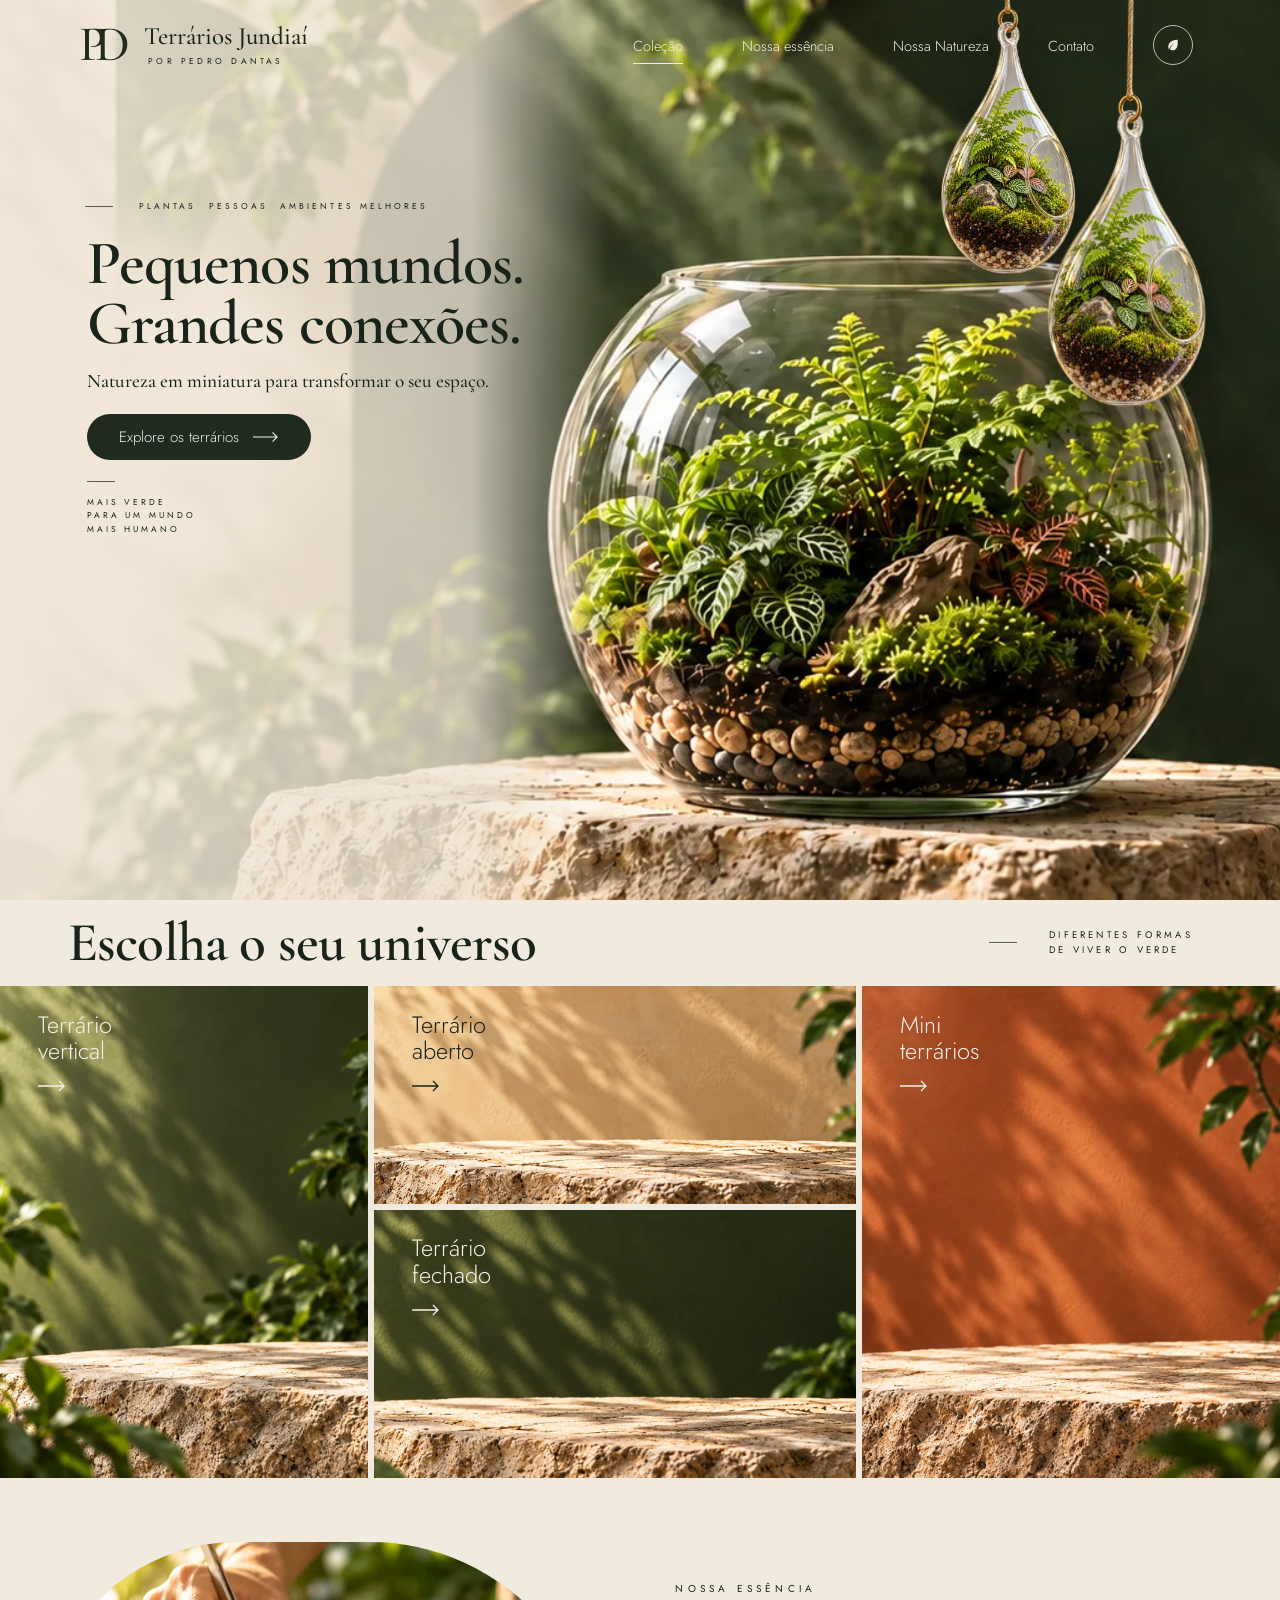
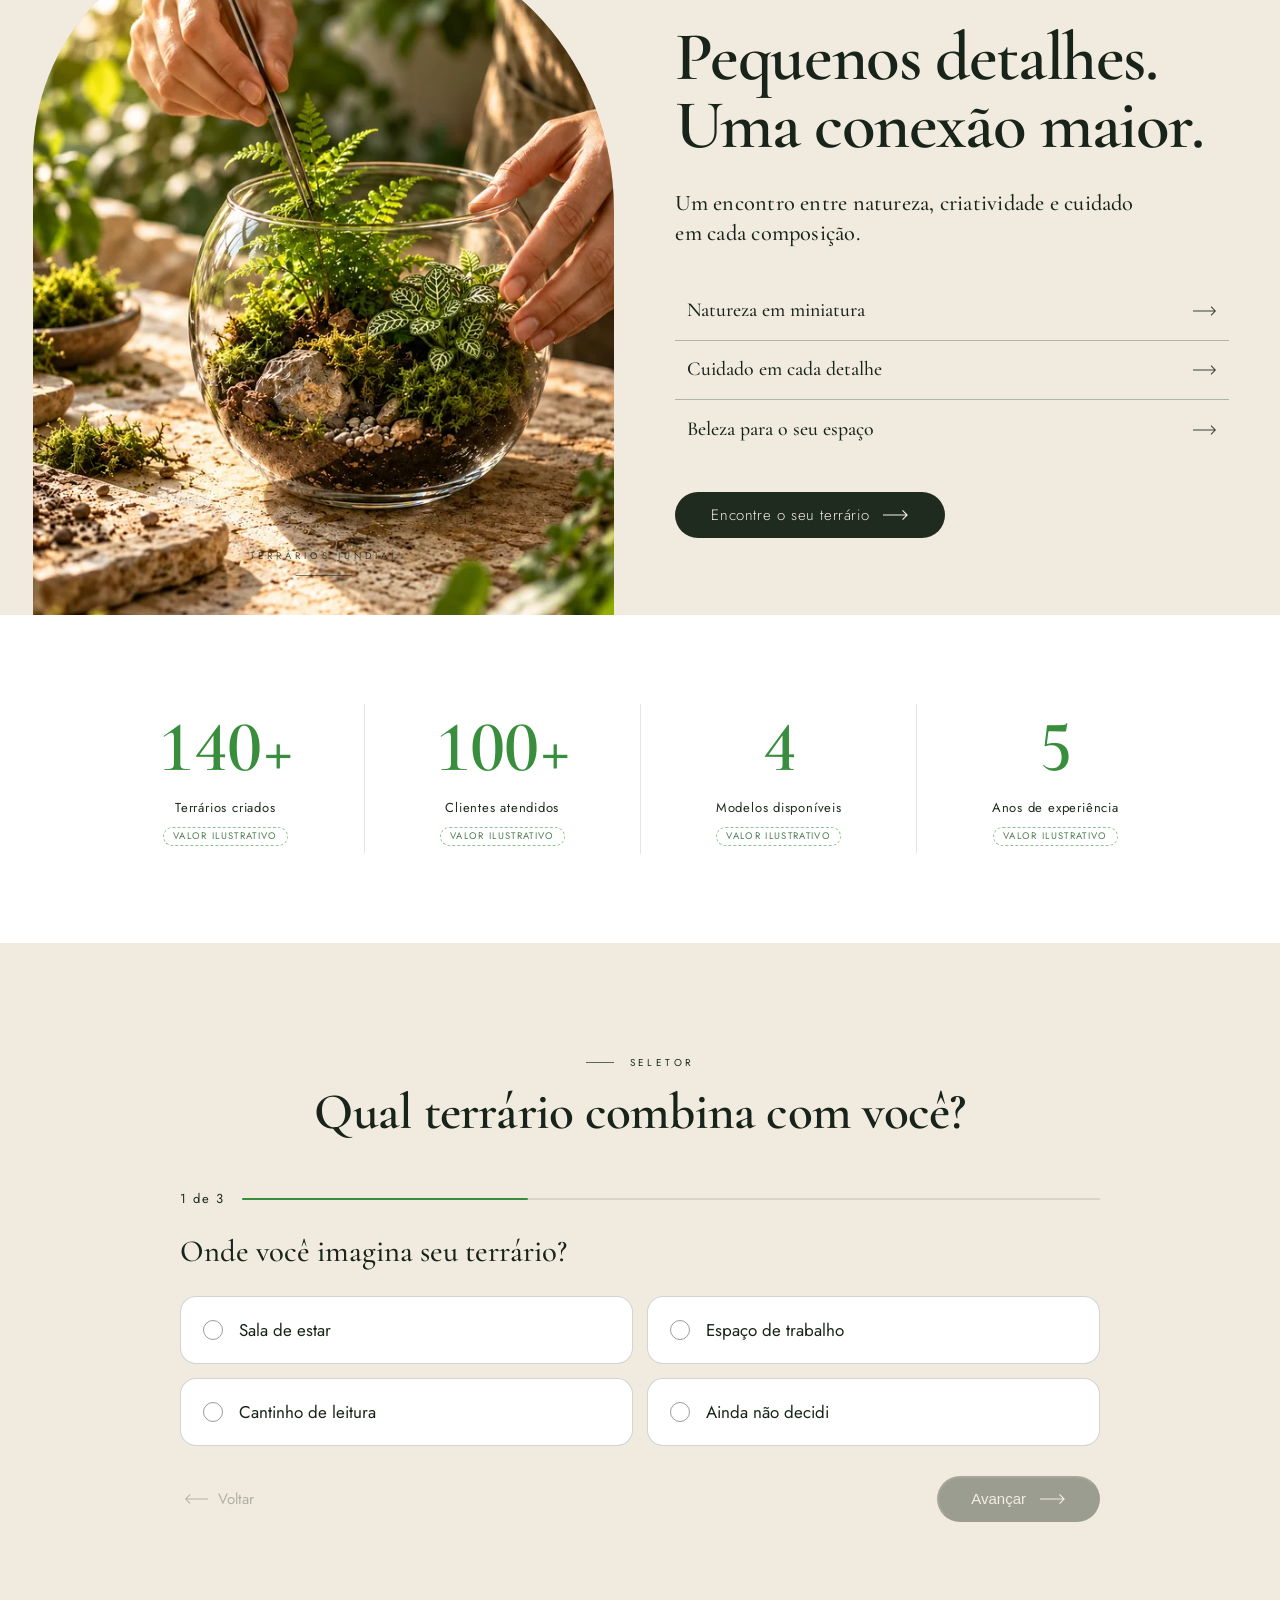
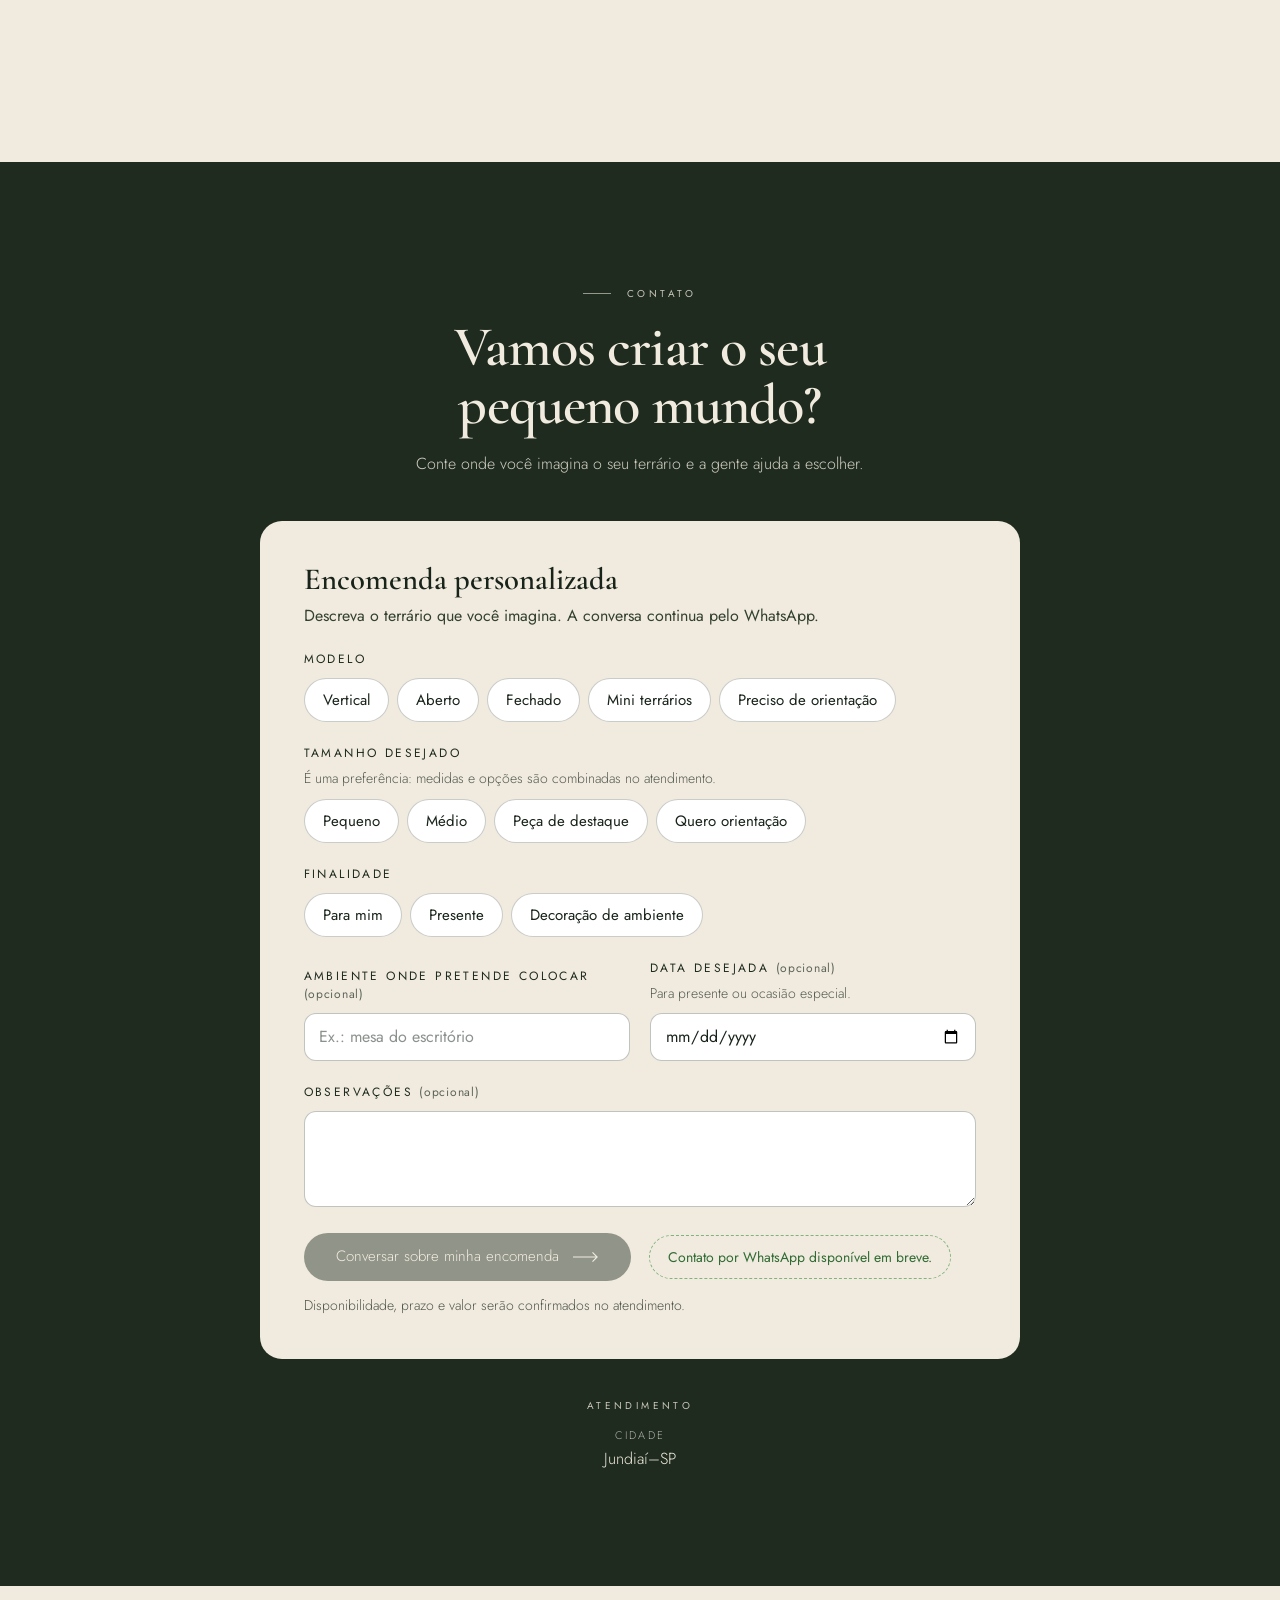
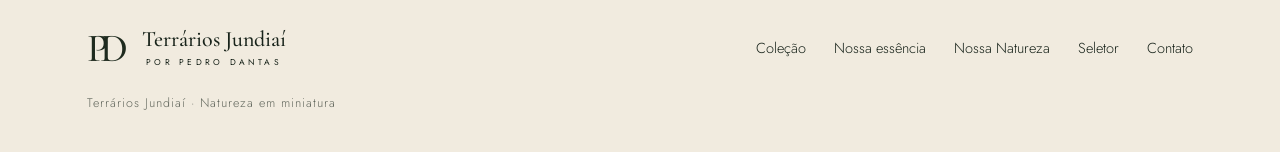
==== commit d990103d: "Prévia de compartilhamento, encomenda personalizada e otimização - Metadados (Open Graph/Twitter) ge" ====
--- a/index.html
+++ b/index.html
@@ -3,18 +3,33 @@
 <head>
   <meta charset="utf-8">
   <meta name="viewport" content="width=device-width, initial-scale=1">
-  <title>Terrários Jundiaí — Pequenos mundos. Grandes conexões.</title>
-  <meta name="description" content="Terrários Jundiaí: natureza em miniatura para transformar o seu espaço.">
+  <!-- METADADOS:INICIO (gerado por ferramentas/aplicar-metadados.mjs a partir de js/config.js) -->
+  <title>Terrários Jundiaí | Natureza em miniatura</title>
+  <meta name="description" content="Conheça nossos terrários e encontre um pequeno universo de natureza para o seu espaço.">
+  <meta property="og:type" content="website">
+  <meta property="og:locale" content="pt_BR">
+  <meta property="og:site_name" content="Terrários Jundiaí">
+  <meta property="og:title" content="Terrários Jundiaí | Natureza em miniatura">
+  <meta property="og:description" content="Conheça nossos terrários e encontre um pequeno universo de natureza para o seu espaço.">
+  <meta name="twitter:card" content="summary_large_image">
+  <meta name="twitter:title" content="Terrários Jundiaí | Natureza em miniatura">
+  <meta name="twitter:description" content="Conheça nossos terrários e encontre um pequeno universo de natureza para o seu espaço.">
+  <!-- PENDENTE: defina TJ_CONFIG.site.dominio e rode o script para publicar og:url, canonical e a imagem de compartilhamento (URLs absolutas). -->
+  <!-- METADADOS:FIM -->
+  <meta name="theme-color" content="#f1ebdf">
   <script>document.documentElement.classList.add("js")</script>
-  <link rel="icon" href="data:image/svg+xml,%3Csvg xmlns='http://www.w3.org/2000/svg' viewBox='0 0 24 24'%3E%3Cpath d='M19 4C10 4 5 8.5 5 15c0 1.6.4 3 1 4 1-4 4-7.5 8-9.5-3.2 2.4-5.5 5.6-6.4 9.3C8.6 19.6 9.8 20 11 20c6.5 0 9-6 8-16Z' fill='%231f2b1f'/%3E%3C/svg%3E">
+  <link rel="icon" href="favicon.svg" type="image/svg+xml">
   <link rel="preconnect" href="https://fonts.googleapis.com">
   <link rel="preconnect" href="https://fonts.gstatic.com" crossorigin>
   <link href="https://fonts.googleapis.com/css2?family=Cormorant+Garamond:wght@500;600&family=Jost:wght@300;400&display=swap" rel="stylesheet">
-  <link rel="preload" as="image" href="assets/fundo - hero.png">
+  <!-- Primeira tela: só o fundo da hero tem prioridade -->
+  <link rel="preload" as="image" href="assets/web/fundo-hero.webp" type="image/webp" fetchpriority="high">
   <link rel="stylesheet" href="css/styles.css">
 </head>
 <body>
-
+  <a class="skip-link" href="#colecao">Pular para o conteúdo</a>
+
+  <main>
   <!-- ============ HERO ============ -->
   <section class="hero" id="inicio" aria-label="Apresentação">
 
@@ -23,14 +38,14 @@
       <div class="hanger hanger--1" aria-hidden="true">
         <div class="hanger-drop">
           <div class="hanger-sway">
-            <img src="assets/terrário pendurado - 1.png" alt="" width="1024" height="1536" decoding="async">
+            <img src="assets/web/terrario-pendurado-700.webp" srcset="assets/web/terrario-pendurado-400.webp 400w, assets/web/terrario-pendurado-700.webp 700w, assets/web/terrario-pendurado.webp 1024w" sizes="(max-width: 1100px) 52vw, 27vw" alt="" width="1024" height="1536" decoding="async">
           </div>
         </div>
       </div>
       <div class="hanger hanger--2" aria-hidden="true">
         <div class="hanger-drop">
           <div class="hanger-sway">
-            <img src="assets/terrário pendurado - 2.png" alt="" width="1024" height="1536" decoding="async">
+            <img src="assets/web/terrario-pendurado-700.webp" srcset="assets/web/terrario-pendurado-400.webp 400w, assets/web/terrario-pendurado-700.webp 700w, assets/web/terrario-pendurado.webp 1024w" sizes="(max-width: 1100px) 52vw, 27vw" alt="" width="1024" height="1536" decoding="async">
           </div>
         </div>
       </div>
@@ -40,7 +55,7 @@
 
     <header class="site-header">
       <!-- Identificação textual provisória: não há arquivo de logo na pasta assets -->
-      <a class="brand" href="#inicio" aria-label="Terrários Jundiaí — início">
+      <a class="brand" href="#inicio" aria-label="Terrários Jundiaí por Pedro Dantas — início">
         <span class="brand-mark" aria-hidden="true">PD</span>
         <span class="brand-text">
           <span class="brand-name">Terrários Jundiaí</span>
@@ -87,7 +102,7 @@
           <div class="product-enter">
             <div class="product-float">
               <div class="product-spin">
-                <img src="assets/terrário vertical.png" alt="Terrário vertical em cilindro de vidro com musgos, samambaias e tronco" width="1024" height="1536" decoding="async">
+                <img loading="lazy" src="assets/web/terrario-vertical-480.webp" srcset="assets/web/terrario-vertical-480.webp 480w, assets/web/terrario-vertical-800.webp 800w, assets/web/terrario-vertical.webp 1024w" alt="Terrário vertical em cilindro de vidro com musgos, samambaias e tronco" width="1024" height="1536" sizes="(max-width: 560px) 60vw, (max-width: 860px) 30vw, 19vw" decoding="async">
               </div>
             </div>
           </div>
@@ -102,7 +117,7 @@
           <div class="product-enter">
             <div class="product-float">
               <div class="product-spin">
-                <img src="assets/Terrário aberto.png" alt="Terrário aberto em aquário baixo de vidro com suculentas e tronco" width="1536" height="1024" decoding="async">
+                <img loading="lazy" src="assets/web/terrario-aberto-480.webp" srcset="assets/web/terrario-aberto-480.webp 480w, assets/web/terrario-aberto-800.webp 800w, assets/web/terrario-aberto.webp 1536w" alt="Terrário aberto em aquário baixo de vidro com suculentas e tronco" width="1536" height="1024" sizes="(max-width: 560px) 74vw, (max-width: 860px) 41vw, 19vw" decoding="async">
               </div>
             </div>
           </div>
@@ -117,7 +132,7 @@
           <div class="product-enter">
             <div class="product-float">
               <div class="product-spin">
-                <img src="assets/Terrário fechado.png" alt="Terrário fechado em pote de vidro com tampa de cortiça" width="1145" height="1374" decoding="async">
+                <img loading="lazy" src="assets/web/terrario-fechado-480.webp" srcset="assets/web/terrario-fechado-480.webp 480w, assets/web/terrario-fechado-800.webp 800w, assets/web/terrario-fechado.webp 1145w" alt="Terrário fechado em pote de vidro com tampa de cortiça" width="1145" height="1374" sizes="(max-width: 560px) 50vw, (max-width: 860px) 24vw, 14vw" decoding="async">
               </div>
             </div>
           </div>
@@ -132,7 +147,7 @@
           <div class="product-enter">
             <div class="product-float">
               <div class="product-spin">
-                <img src="assets/mini terrarios.png" alt="Conjunto de três mini terrários de vidro: bola, gota e geométrico" width="1536" height="1024" decoding="async">
+                <img loading="lazy" src="assets/web/mini-terrarios-480.webp" srcset="assets/web/mini-terrarios-480.webp 480w, assets/web/mini-terrarios-800.webp 800w, assets/web/mini-terrarios.webp 1536w" alt="Conjunto de três mini terrários de vidro: bola, gota e geométrico" width="1536" height="1024" sizes="(max-width: 560px) 80vw, (max-width: 860px) 40vw, 25vw" decoding="async">
               </div>
             </div>
           </div>
@@ -146,7 +161,7 @@
   <section class="essence" id="nossa-essencia" aria-labelledby="essencia-title">
     <!-- .essence-media: entrada | .essence-photo: zoom leve no hover -->
     <figure class="essence-media">
-      <img class="essence-photo" src="assets/img seção 3.png" alt="Mãos montando um terrário aberto de vidro com samambaia, fitônia, musgo e pedras, usando uma pinça" width="1024" height="1536" loading="lazy" decoding="async">
+      <img loading="lazy" class="essence-photo" src="assets/web/essencia-640.webp" srcset="assets/web/essencia-640.webp 640w, assets/web/essencia-800.webp 800w, assets/web/essencia.webp 1024w" sizes="(max-width: 860px) 100vw, 50vw" alt="Mãos montando um terrário aberto de vidro com samambaia, fitônia, musgo e pedras, usando uma pinça" width="1024" height="1536" decoding="async">
       <figcaption class="essence-caption" aria-hidden="true">Terrários Jundiaí</figcaption>
     </figure>
 
@@ -200,6 +215,15 @@
     </div>
   </section>
 
+  <!-- ============ DEPOIMENTOS ============
+       Só depoimentos reais aprovados (TJ_CONFIG.depoimentos). Oculta sem itens. -->
+  <section class="reviews" id="depoimentos" aria-labelledby="reviews-title" hidden>
+    <div class="reviews-inner">
+      <h2 class="section-title" id="reviews-title">Quem já tem um pequeno mundo</h2>
+      <ul class="reviews-list" data-depoimentos></ul>
+    </div>
+  </section>
+
   <!-- ============ PERGUNTAS FREQUENTES ============
        Só itens com status "aprovado" (TJ_CONFIG.faq). Oculta se não houver nenhum. -->
   <section class="faq" id="perguntas" aria-labelledby="faq-title" hidden>
@@ -215,14 +239,24 @@
       <p class="eyebrow contact-eyebrow"><span class="rule" aria-hidden="true"></span>Contato</p>
       <h2 class="contact-title" id="contact-title">Vamos criar o seu<br>pequeno mundo?</h2>
       <p class="contact-lead">Conte onde você imagina o seu terrário e a gente ajuda a escolher.</p>
-      <!-- Link de WhatsApp gerado por js/recursos.js (ou aviso de "em breve") -->
-      <div class="contact-cta" data-whatsapp="geral" data-whatsapp-label="Conversar pelo WhatsApp"></div>
-    </div>
-  </section>
+      <!-- Formulário de encomenda gerado por js/recursos.js (opções em TJ_CONFIG.encomenda) -->
+      <div class="contact-order" data-encomenda>
+        <noscript><p class="contact-lead">Ative o JavaScript para descrever sua encomenda.</p></noscript>
+      </div>
+      <!-- Conversa sem formulário: só aparece com WhatsApp configurado -->
+      <p class="contact-cta" data-whatsapp="geral" data-whatsapp-variant="link" data-whatsapp-label="Prefiro só conversar pelo WhatsApp"></p>
+      <!-- Atendimento: só dados confirmados (TJ_CONFIG.atendimento) -->
+      <div class="contact-info">
+        <h3 class="eyebrow contact-info-title">Atendimento</h3>
+        <dl class="contact-info-list" data-atendimento></dl>
+      </div>
+    </div>
+  </section>
+  </main>
 
   <footer class="site-footer">
     <div class="footer-inner">
-      <a class="brand footer-brand" href="#inicio" aria-label="Terrários Jundiaí — voltar ao início">
+      <a class="brand footer-brand" href="#inicio" aria-label="Terrários Jundiaí por Pedro Dantas — voltar ao início">
         <span class="brand-mark" aria-hidden="true">PD</span>
         <span class="brand-text">
           <span class="brand-name">Terrários Jundiaí</span>
@@ -250,7 +284,7 @@
   </dialog>
 
   <!-- Aparece só com um número de WhatsApp configurado -->
-  <a class="wa-float" data-whatsapp-float hidden target="_blank" rel="noopener" aria-label="Conversar pelo WhatsApp">
+  <a class="wa-float" href="#contato" data-whatsapp-float hidden target="_blank" rel="noopener" aria-label="Conversar pelo WhatsApp">
     <svg viewBox="0 0 32 32" width="26" height="26" aria-hidden="true"><path fill="currentColor" d="M16 3a13 13 0 0 0-11.2 19.6L3 29l6.6-1.7A13 13 0 1 0 16 3Zm0 23.7c-2 0-4-.5-5.7-1.6l-.4-.2-3.9 1 1-3.8-.3-.4A10.7 10.7 0 1 1 16 26.7Zm5.9-8c-.3-.2-1.9-1-2.2-1-.3-.1-.5-.2-.7.2l-1 1.2c-.2.2-.4.2-.7.1a8.8 8.8 0 0 1-4.4-3.8c-.3-.6.3-.5.9-1.7.1-.2 0-.4 0-.6l-1-2.4c-.3-.6-.5-.5-.7-.5h-.6c-.2 0-.6.1-.9.4-.3.3-1.1 1.1-1.1 2.7s1.2 3.2 1.3 3.4c.2.2 2.3 3.5 5.6 4.9 2.1.9 2.9 1 3.9.8.6-.1 1.9-.8 2.2-1.5.3-.8.3-1.4.2-1.5 0-.2-.3-.3-.6-.4Z"/></svg>
   </a>
 
--- a/css/styles.css
+++ b/css/styles.css
@@ -117,7 +117,7 @@
       rgba(239, 230, 215, .9) 0,
       rgba(239, 230, 215, .78) calc(var(--pad-x) + 30cqw),
       rgba(239, 230, 215, 0) calc(var(--bowl-x) - .3 * var(--img-h))),
-    url("../assets/fundo - hero.png");
+    url("../assets/web/fundo-hero.webp");
   background-repeat: no-repeat;
   background-size: 100% 100%, auto var(--img-h);
   background-position: 0 0, var(--bg-x) 50%;
@@ -429,10 +429,10 @@
   background-size: cover;
   background-repeat: no-repeat;
 }
-.card--vertical .card-bg { background-image: url("../assets/Fundo terrário vertical.png"); }
-.card--aberto   .card-bg { background-image: url("../assets/fundo terrário aberto.png"); }
-.card--fechado  .card-bg { background-image: url("../assets/fundo terrário fechado.png"); }
-.card--mini     .card-bg { background-image: url("../assets/fundo mini terrários.png"); }
+.card--vertical .card-bg { background-image: url("../assets/web/fundo-vertical.webp"); }
+.card--aberto   .card-bg { background-image: url("../assets/web/fundo-aberto.webp"); }
+.card--fechado  .card-bg { background-image: url("../assets/web/fundo-fechado.webp"); }
+.card--mini     .card-bg { background-image: url("../assets/web/fundo-mini.webp"); }
 
 /* Camada 3 — título e seta */
 .card-title {
@@ -553,6 +553,11 @@
 .card.is-floating .product-shadow {
   animation: float-shadow var(--float-dur) ease-in-out infinite;
 }
+/* Fora da tela ou com a aba oculta: loops pausados (retomam do mesmo ponto) */
+.collection.is-offscreen .product-float,
+.collection.is-offscreen .product-shadow,
+.is-tab-hidden .card.is-floating .product-float,
+.is-tab-hidden .card.is-floating .product-shadow { animation-play-state: paused; }
 @keyframes float {
   0%, 100% { transform: translate3d(0, 0, 0); }
   50%      { transform: translate3d(0, calc(var(--float-amp) * -1), 0); }
@@ -851,7 +856,7 @@
   aspect-ratio: 1671 / 941;
   transform: translate(-50%, -50%);
 }
-.s4-scene--bg { background: url("../assets/fundo sessão 4.png") center / 100% 100% no-repeat; }
+.s4-scene--bg { background: url("../assets/web/fundo-natureza.webp") center / 100% 100% no-repeat; }
 .s4-scene--fg { z-index: 2; pointer-events: none; }
 
 /* ---- Anel orbital sobre o pódio ------------------------------------ */
@@ -883,6 +888,13 @@
   animation: s4-orbit 90s linear infinite;
 }
 @keyframes s4-orbit { to { --s4-spin: 360deg; } }
+/* Fora de vista ou com a aba oculta: flutuação, órbita e dica pausadas */
+.s4.is-paused .s4-float,
+.s4.is-paused .s4-orbit-dot,
+.s4.is-paused .s4-mouse::after,
+.s4.is-tab-hidden .s4-float,
+.s4.is-tab-hidden .s4-orbit-dot,
+.s4.is-tab-hidden .s4-mouse::after { animation-play-state: paused; }
 
 /* ---- Título gigante (atrás do terrário) ------------------------------ */
 .s4-title {
@@ -1193,7 +1205,7 @@
   width: max(100%, 100svh * 1.7757);
   aspect-ratio: 1671 / 941;
   transform: translate(-50%, -50%);
-  background: url("../assets/fundo seção 5.png") center / 100% 100% no-repeat;
+  background: url("../assets/web/fundo-espacos.webp") center / 100% 100% no-repeat;
 }
 .s5-spot {
   position: absolute;
@@ -1316,7 +1328,7 @@
     --bowl-c: 37cqw;
     --img-h: 100cqh;
   }
-  .hero-scene::before { background-image: url("../assets/fundo - hero.png"); background-size: auto var(--img-h); background-position: var(--bg-x) 50%; }
+  .hero-scene::before { background-image: url("../assets/web/fundo-hero.webp"); background-size: auto var(--img-h); background-position: var(--bg-x) 50%; }
   /* a borda superior da imagem se funde ao fundo, sem linha de corte */
   .hero-scene::before {
     -webkit-mask-image: linear-gradient(180deg, transparent 0, #000 16%);
@@ -1328,7 +1340,9 @@
   .brand-sub  { font-size: 7.5px; }
 
   .site-nav { gap: 16px; font-size: 13px; color: var(--green-900); }
-  .site-nav a { text-shadow: none; }
+  /* área de toque de 44px sem mudar o desenho do link */
+  .site-nav a { display: inline-flex; align-items: center; min-height: 44px; padding: 0; text-shadow: none; }
+  .site-nav a::after { bottom: 10px; }
   .nav-leaf { width: 34px; height: 34px; border-color: rgba(24, 35, 26, .5); }
 
   .hero-title { font-size: clamp(40px, 10.5vw, 72px); }
@@ -1432,8 +1446,8 @@
 }
 
 @media (max-width: 560px) {
-  :root { --hdr-h: 104px; }
-  .site-header { flex-wrap: wrap; row-gap: 14px; }
+  :root { --hdr-h: 106px; }
+  .site-header { flex-wrap: wrap; row-gap: 2px; }
   .site-nav { width: 100%; justify-content: space-between; gap: 8px; }
   .nav-leaf { display: none; }
 
@@ -1474,9 +1488,16 @@
 .card:hover .card-arrow { transform: translateX(5px); }
 .card-arrow { transition: transform .4s var(--ease-out); }
 
-/* Página travada enquanto uma janela está aberta (sem salto da barra de rolagem) */
-html.is-locked { overflow: hidden; }
-html.is-locked body { padding-right: var(--scrollbar-gap, 0px); }
+/* Página travada enquanto uma janela está aberta (sem salto da barra de
+   rolagem). O body fixo (top definido pelo JS) também segura o Safari do iPhone. */
+html.is-locked { overflow: hidden; scroll-behavior: auto; }
+html.is-locked body {
+  position: fixed;
+  left: 0;
+  right: 0;
+  width: 100%;
+  padding-right: var(--scrollbar-gap, 0px);
+}
 
 .section-title {
   font-family: var(--serif);
@@ -1753,6 +1774,162 @@
 .contact .btn:focus-visible { outline-color: var(--ivory); }
 .contact .wa-soon { border-color: rgba(241, 235, 223, .45); color: rgba(241, 235, 223, .9); }
 
+.contact-alt {
+  display: inline-flex;
+  align-items: center;
+  min-height: 44px;
+  padding: 0 4px;
+  font-size: 15px;
+  color: rgba(241, 235, 223, .9);
+  text-underline-offset: 5px;
+  text-decoration-thickness: 1px;
+}
+.contact-alt:hover { color: #fff; }
+.contact-alt:focus-visible { outline: 2px solid var(--ivory); outline-offset: 3px; border-radius: 4px; }
+.contact-cta[hidden] { display: none; }
+
+/* ---- Encomenda personalizada ------------------------------------- */
+.contact-order { margin-top: clamp(30px, 3.4vw, 48px); }
+.order {
+  padding: clamp(24px, 3.4vw, 44px);
+  border-radius: 22px;
+  background: var(--ivory);
+  color: var(--green-900);
+  text-align: left;
+}
+.order-title {
+  font-family: var(--serif);
+  font-weight: 600;
+  font-size: clamp(28px, 2.4vw, 38px);
+  line-height: 1.05;
+}
+.order-title:focus { outline: none; }
+.order-intro { margin-top: 8px; font-size: 16px; line-height: 1.5; font-weight: 400; color: #33412f; }
+.order-group { margin: 22px 0 0; padding: 0; border: 0; min-width: 0; }
+.order-label {
+  display: block;
+  padding: 0;
+  font-size: 12px;
+  font-weight: 400;
+  letter-spacing: .2em;
+  text-transform: uppercase;
+  color: var(--green-800);
+}
+.order-optional { letter-spacing: .06em; text-transform: none; color: rgba(24, 35, 26, .68); }
+.order-hint { margin-top: 6px; font-size: 14px; line-height: 1.45; color: rgba(24, 35, 26, .72); }
+.order-chips { display: flex; flex-wrap: wrap; gap: 8px; margin-top: 10px; }
+.order-chip { position: relative; }
+.order-chip input { position: absolute; opacity: 0; width: 1px; height: 1px; }
+.order-chip label {
+  display: inline-flex;
+  align-items: center;
+  min-height: 44px;
+  padding: 8px 18px;
+  border: 1px solid rgba(31, 43, 31, .24);
+  border-radius: 999px;
+  background: #fff;
+  font-size: 15px;
+  font-weight: 400;
+  line-height: 1.2;
+  cursor: pointer;
+  transition: border-color .25s ease, background-color .25s ease, color .25s ease;
+}
+.order-chip label:hover { border-color: rgba(56, 142, 60, .7); }
+.order-chip input:checked + label { border-color: var(--green-800); background: var(--green-800); color: var(--cream-text); }
+.order-chip input:focus-visible + label { outline: 2px solid var(--green-800); outline-offset: 3px; }
+.order-group.is-invalid .order-chip label { border-color: #a4452a; }
+.order-error { margin-top: 8px; font-size: 14px; font-weight: 400; color: #9a3d22; }
+.order-row { display: grid; grid-template-columns: 1fr 1fr; align-items: end; gap: 0 20px; }
+.order-field { margin-top: 22px; min-width: 0; }
+.order-input {
+  display: block;
+  width: 100%;
+  min-height: 48px;
+  margin-top: 10px;
+  padding: 10px 14px;
+  border: 1px solid rgba(31, 43, 31, .28);
+  border-radius: 12px;
+  background: #fff;
+  color: var(--green-900);
+  font: inherit;
+  font-size: 16px; /* 16px evita o zoom automático do Safari no foco */
+  font-weight: 400;
+}
+.order-input::placeholder { color: rgba(24, 35, 26, .5); }
+.order-input:focus-visible { outline: 2px solid var(--green-800); outline-offset: 1px; border-color: var(--green-800); }
+.order-textarea { min-height: 96px; resize: vertical; line-height: 1.5; }
+.order-actions { display: flex; flex-wrap: wrap; align-items: center; gap: 12px 18px; margin-top: 26px; }
+.order-submit {
+  margin-top: 0;
+  height: auto;
+  min-height: clamp(48px, 3.35vw, 58px);
+  padding-block: 10px;
+  border: 0;
+  cursor: pointer;
+  font-family: inherit;
+  line-height: 1.25;
+  text-align: left;
+}
+.contact .order-submit { background: var(--green-800); color: var(--cream-text); }
+.contact .order-submit:hover { background: var(--green-700); }
+.contact .order-submit:focus-visible { outline-color: var(--green-800); }
+.order-submit:disabled { opacity: .45; cursor: not-allowed; }
+.order-submit:disabled:hover { background: var(--green-800); }
+.order-submit:disabled .arrow { transform: none; }
+.contact .order .wa-soon { border-color: rgba(56, 142, 60, .6); color: #2f6b33; }
+.order-note { margin-top: 14px; font-size: 14px; line-height: 1.5; color: rgba(24, 35, 26, .75); }
+
+/* ---- Atendimento (compacto) -------------------------------------- */
+.contact-info { margin-top: clamp(28px, 3vw, 44px); }
+.contact-info[hidden] { display: none; }
+.contact-info-title { color: rgba(241, 235, 223, .8); }
+.contact-info-list {
+  display: flex;
+  flex-wrap: wrap;
+  justify-content: center;
+  gap: 14px 40px;
+  margin: 14px 0 0;
+}
+.contact-info-item { min-width: 0; }
+.contact-info-item dt { font-size: 11px; letter-spacing: .2em; text-transform: uppercase; color: rgba(241, 235, 223, .7); }
+.contact-info-item dd { margin: 4px 0 0; font-size: 16px; line-height: 1.45; color: var(--ivory); }
+.contact-info-link { color: var(--ivory); text-underline-offset: 4px; }
+.contact-info-link:focus-visible { outline: 2px solid var(--ivory); outline-offset: 3px; border-radius: 3px; }
+
+/* ---- Depoimentos (só reais e aprovados) --------------------------- */
+.reviews { background: #fff; padding: clamp(64px, 8vw, 128px) var(--pad-x); }
+.reviews-inner { max-width: 1180px; margin: 0 auto; }
+.reviews-list {
+  display: grid;
+  grid-template-columns: repeat(auto-fit, minmax(min(100%, 300px), 1fr));
+  gap: clamp(16px, 2vw, 28px);
+  margin: clamp(28px, 3vw, 48px) 0 0;
+  padding: 0;
+  list-style: none;
+}
+.review-figure { margin: 0; height: 100%; padding: 26px 26px 22px; border-radius: 18px; background: var(--ivory); }
+.review-text { margin: 0; }
+.review-text p { font-family: var(--serif); font-weight: 500; font-size: 21px; line-height: 1.4; }
+.review-author { display: flex; align-items: center; gap: 12px; margin-top: 18px; font-size: 14px; font-weight: 400; letter-spacing: .06em; color: var(--green-800); }
+.review-photo { width: 44px; height: 44px; border-radius: 50%; object-fit: cover; }
+
+/* ---- Pular para o conteúdo (visível só no foco) -------------------- */
+.skip-link {
+  position: fixed;
+  left: 12px;
+  top: 12px;
+  z-index: 50;
+  padding: 12px 18px;
+  border-radius: 999px;
+  background: var(--green-800);
+  color: var(--cream-text);
+  font-size: 15px;
+  text-decoration: none;
+  transform: translateY(-160%);
+  transition: transform .2s ease;
+}
+.skip-link:focus { transform: none; outline: 2px solid var(--ivory); outline-offset: 2px; }
+
 .site-footer { background: var(--ivory); padding: 40px var(--pad-x) calc(40px + env(safe-area-inset-bottom, 0px)); }
 .footer-inner {
   display: flex;
@@ -1766,7 +1943,7 @@
 .footer-brand .brand-mark { font-size: 40px; }
 .footer-brand .brand-name { font-size: 22px; }
 .footer-nav { display: flex; flex-wrap: wrap; gap: 8px 28px; font-size: 14.5px; }
-.footer-nav a { text-decoration: none; padding: 8px 0; }
+.footer-nav a { display: inline-flex; align-items: center; min-height: 44px; text-decoration: none; }
 .footer-nav a:hover { text-decoration: underline; text-underline-offset: 5px; }
 .footer-nav a:focus-visible { outline: 2px solid var(--green-800); outline-offset: 3px; }
 .footer-copy { width: 100%; font-size: 12.5px; letter-spacing: .08em; color: rgba(24, 35, 26, .65); }
@@ -1926,6 +2103,11 @@
   .modal-photo { width: min(100%, 360px); margin: 0 auto; }
   .gallery-grid { grid-template-columns: 1fr; }
   .footer-inner { flex-direction: column; align-items: flex-start; }
+  .order-row { grid-template-columns: 1fr; }
+  .order-chip label { padding: 8px 15px; }
+  .order-submit { width: 100%; justify-content: space-between; padding-inline: 24px; }
+  .contact-info-list { justify-content: flex-start; text-align: left; flex-direction: column; gap: 12px; }
+  .contact-info { text-align: left; }
 }
 
 /* =========================================================
